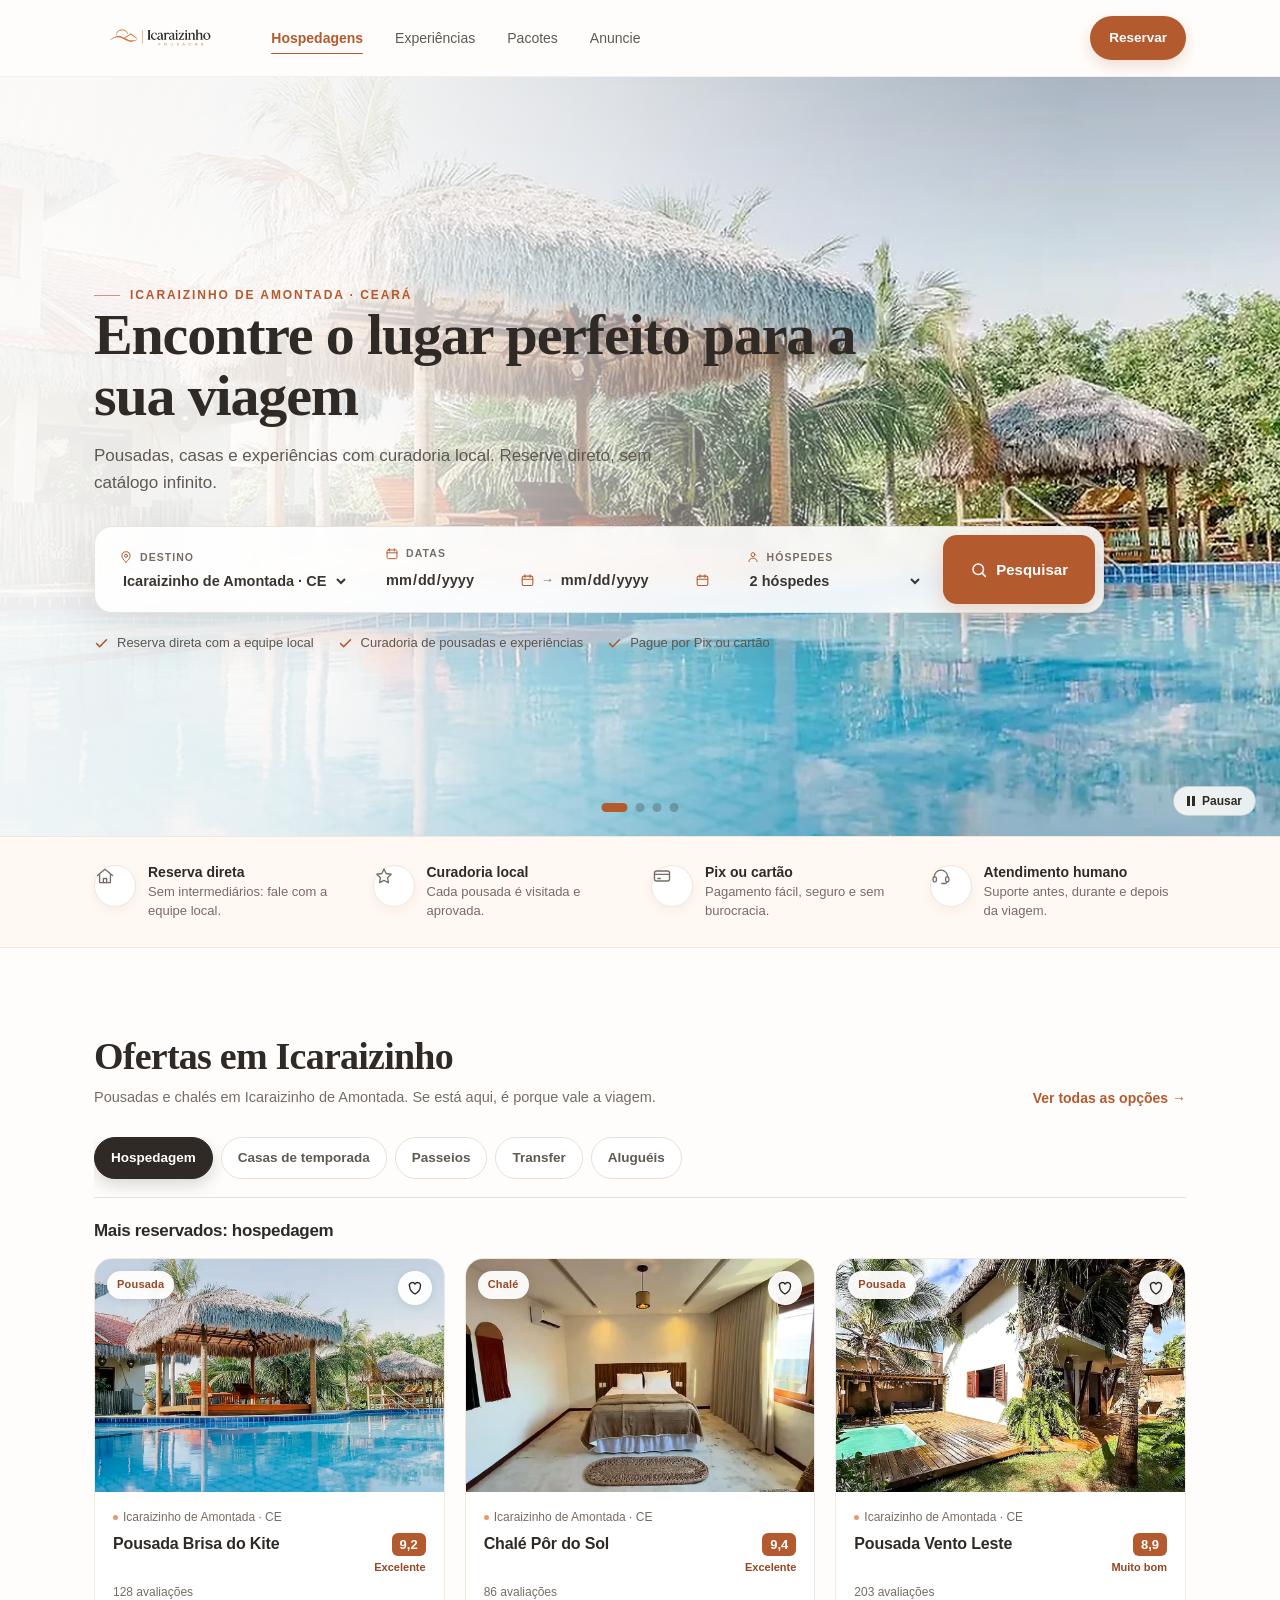
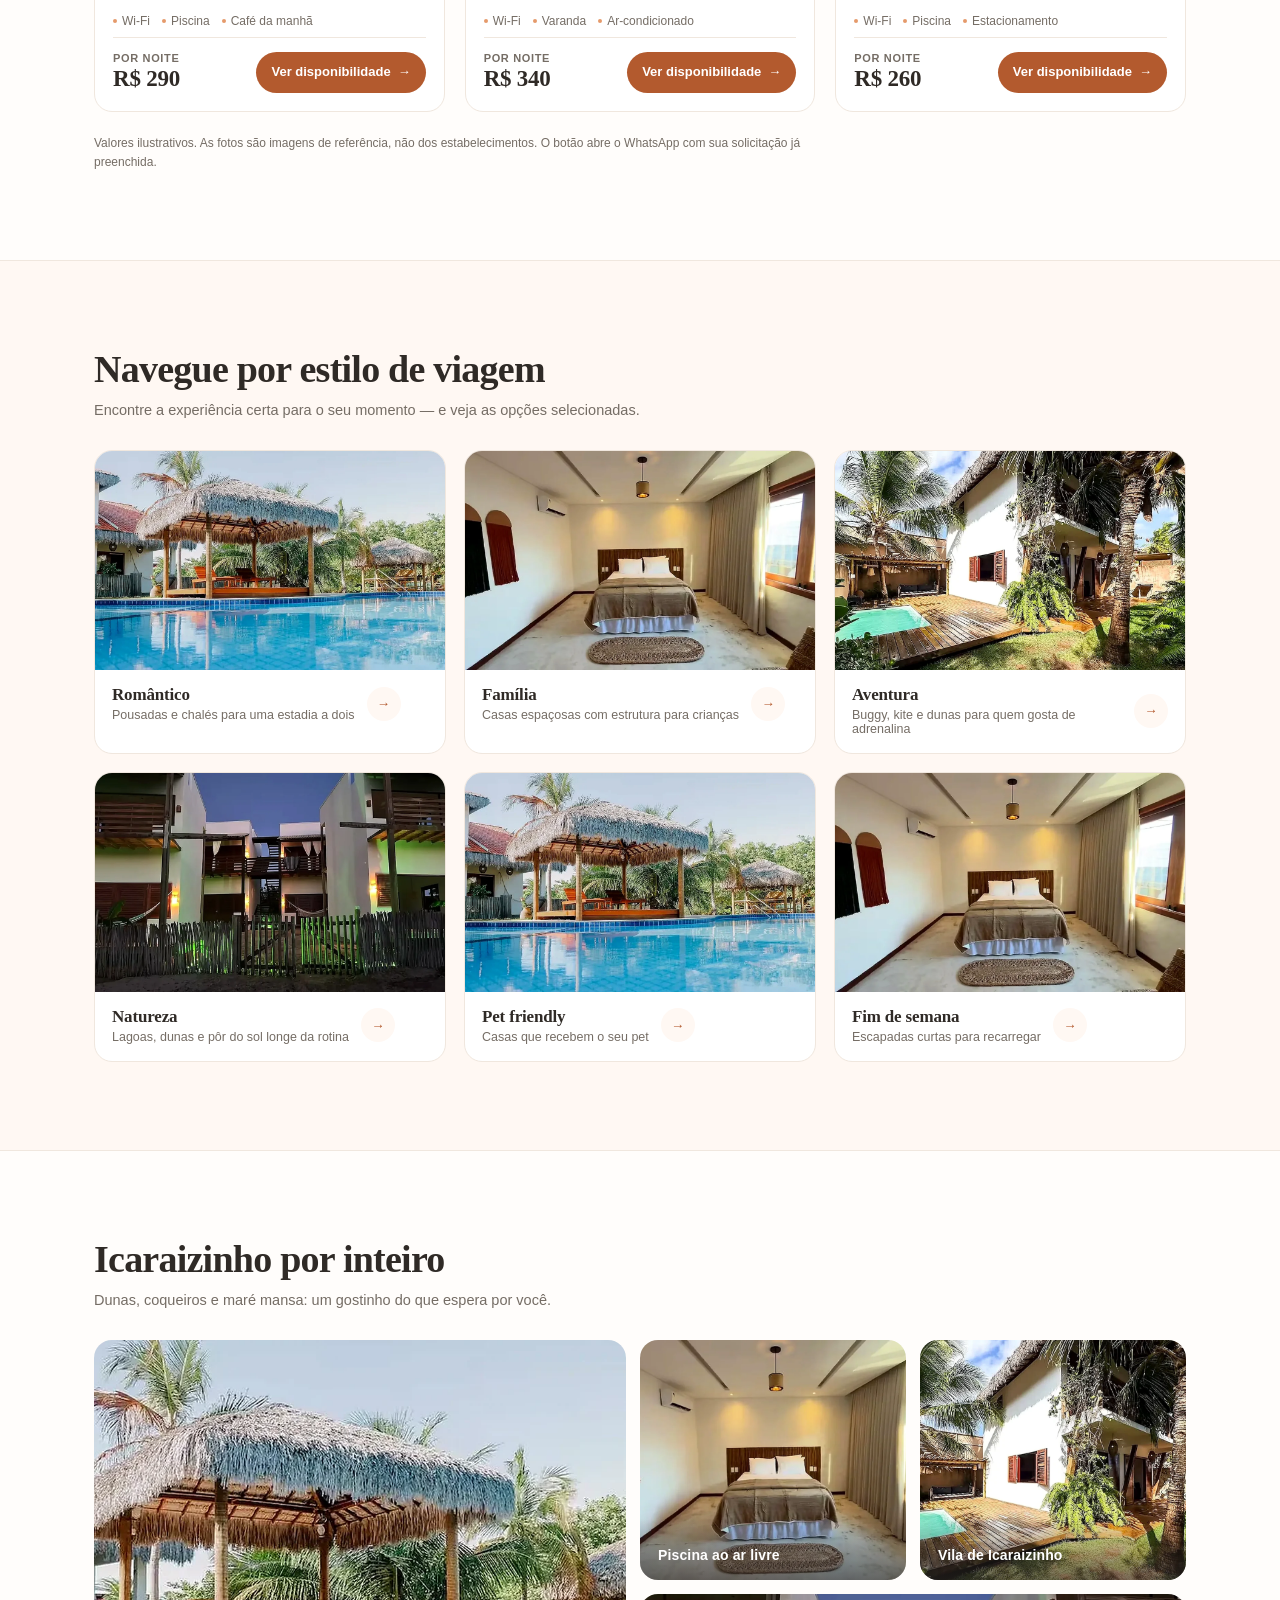
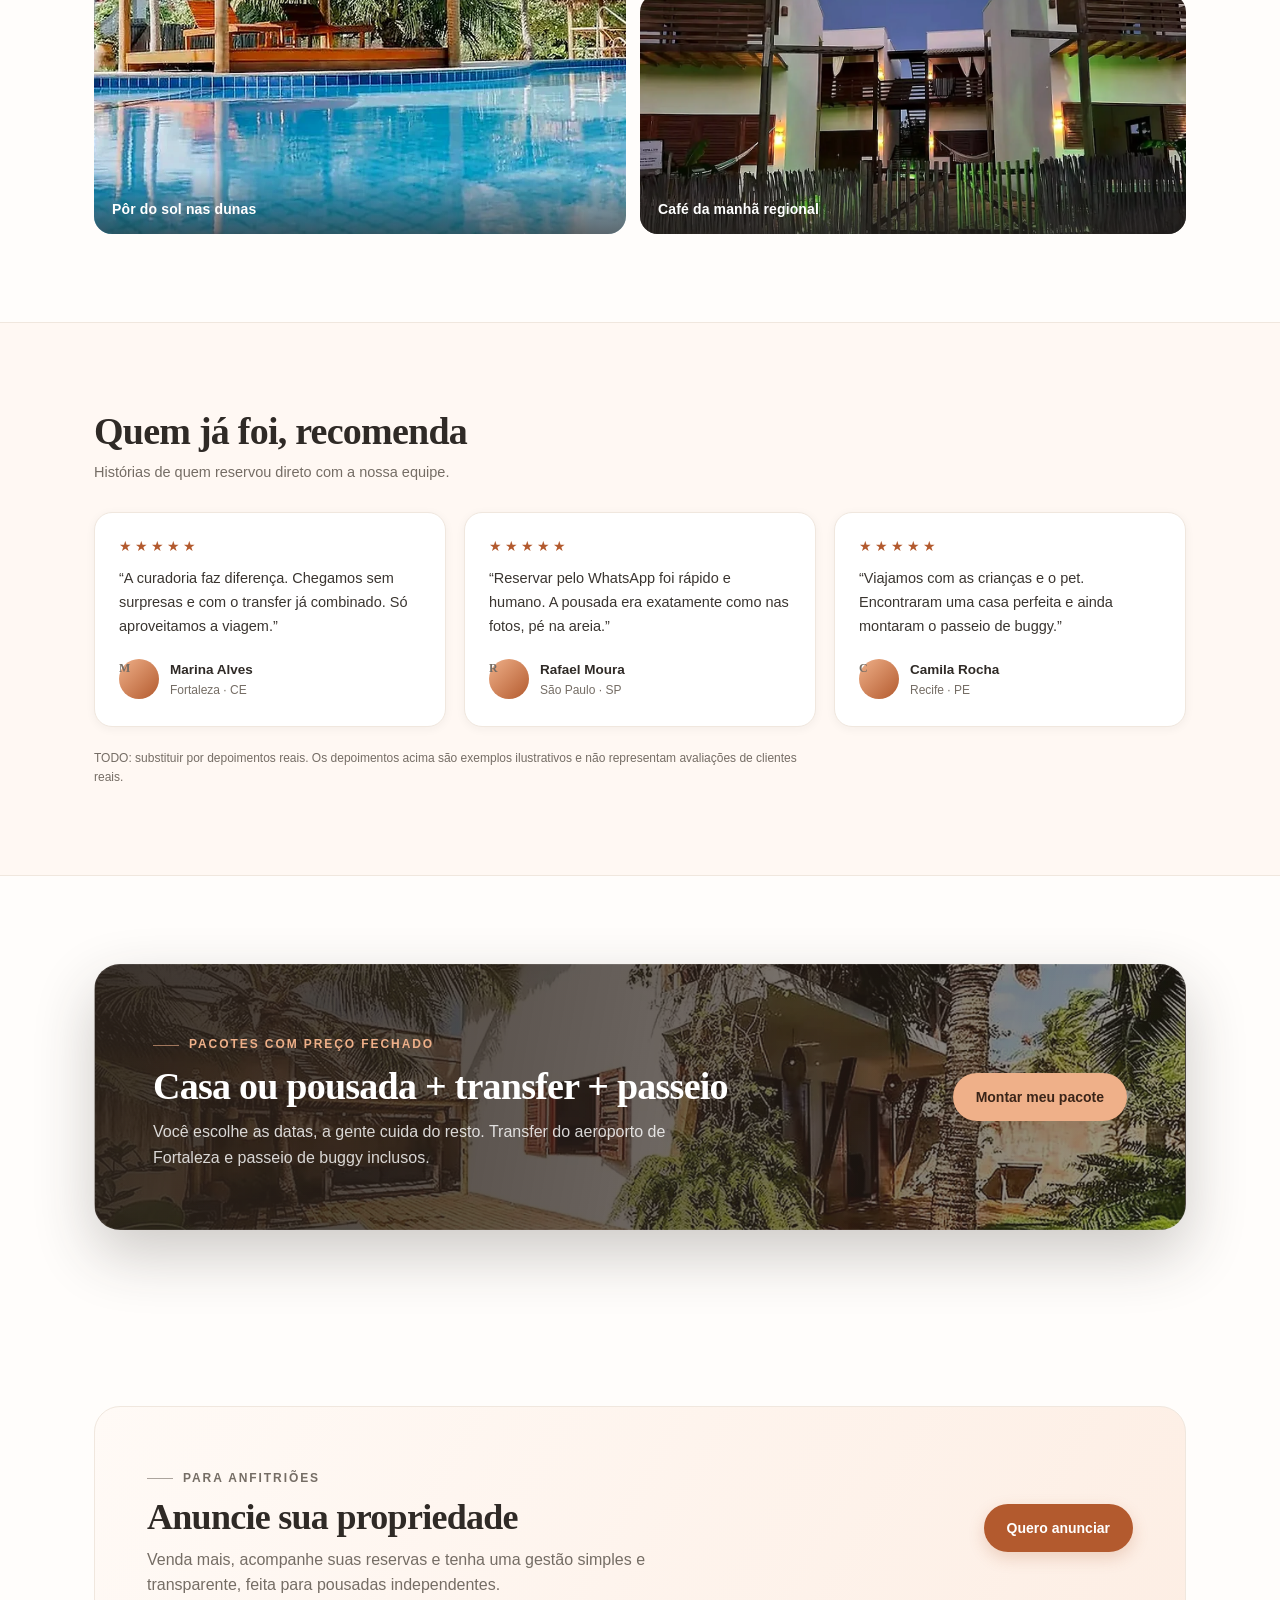
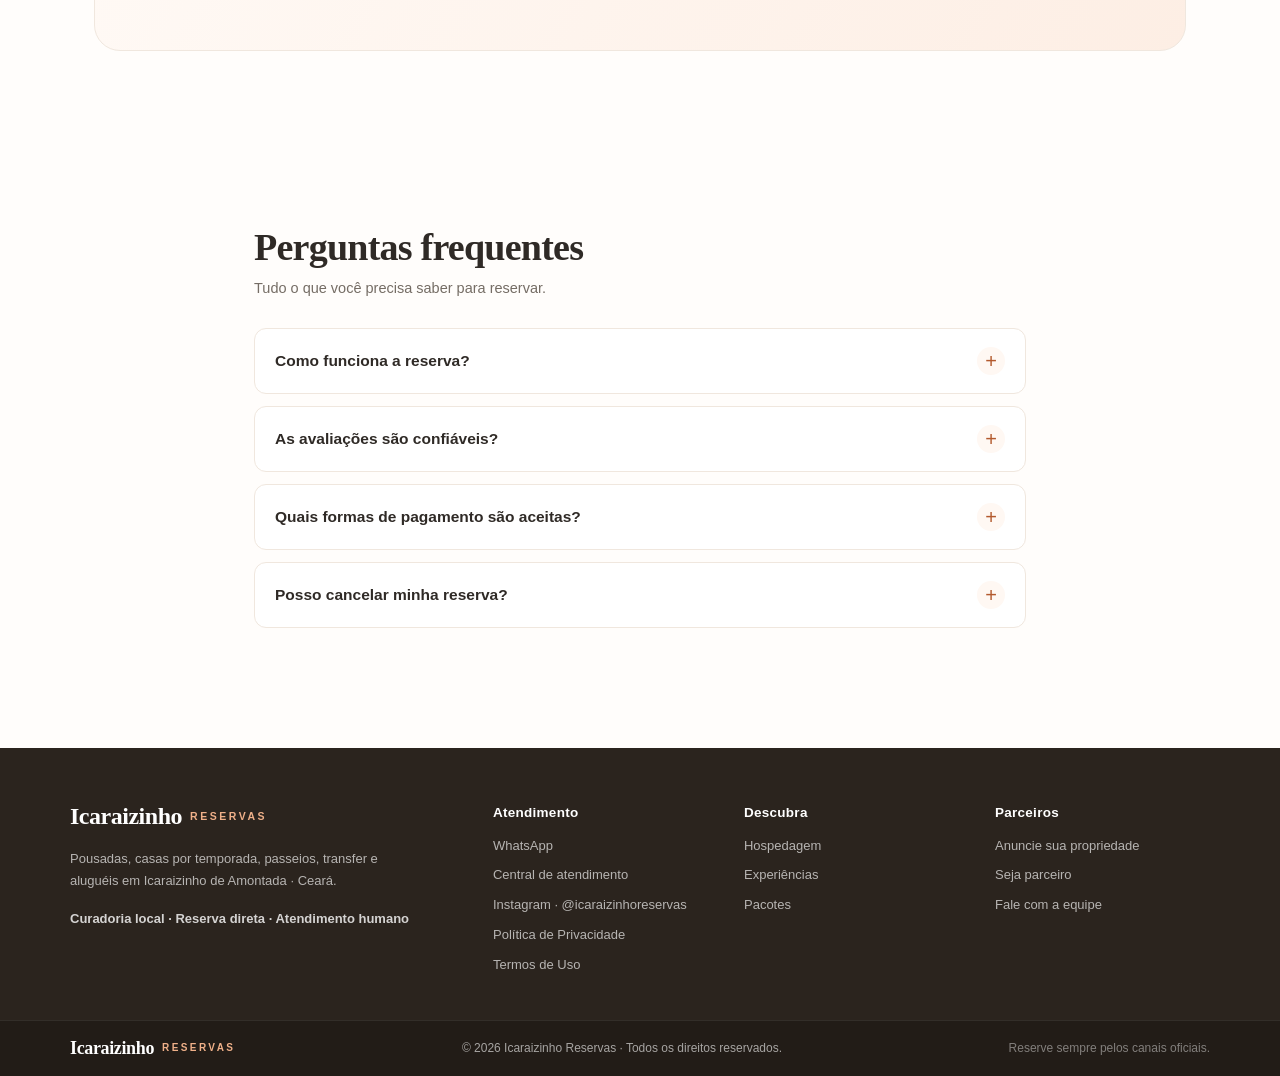
==== icaraizinho-reservas/index.html @ 57125fc2 "feat: cria páginas de privacidade e termos e linka no footer" ====
<!DOCTYPE html>
<html lang="pt-BR">
<head>
  <meta charset="utf-8">
  <meta name="viewport" content="width=device-width, initial-scale=1, viewport-fit=cover">
  <meta name="description" content="Pousadas, casas, passeios e transfer com curadoria em Icaraizinho de Amontada, Ceará. Reserve direto, sem catálogo infinito.">
  <meta name="theme-color" content="#fffdfb">
  <title>Icaraizinho Reservas — Pousadas e experiências selecionadas</title>
  <link rel="icon" type="image/png" href="favicon.png">

  <!-- TODO: substituir https://SEU-DOMINIO.vercel.app pelo domínio real de produção -->
  <link rel="canonical" href="https://SEU-DOMINIO.vercel.app/">
  <meta property="og:type" content="website">
  <meta property="og:title" content="Icaraizinho Reservas — Pousadas e experiências selecionadas">
  <meta property="og:description" content="Pousadas, casas, passeios e transfer com curadoria em Icaraizinho de Amontada, Ceará. Reserve direto, sem catálogo infinito.">
  <meta property="og:url" content="https://SEU-DOMINIO.vercel.app/">
  <meta property="og:image" content="https://SEU-DOMINIO.vercel.app/img/og-image.jpg">
  <meta property="og:image:width" content="1200">
  <meta property="og:image:height" content="630">
  <meta property="og:image:alt" content="Vista de uma pousada em Icaraizinho de Amontada ao pôr do sol">
  <meta property="og:locale" content="pt_BR">
  <meta property="og:site_name" content="Icaraizinho Reservas">
  <meta name="twitter:card" content="summary_large_image">
  <meta name="twitter:title" content="Icaraizinho Reservas — Pousadas e experiências selecionadas">
  <meta name="twitter:description" content="Pousadas, casas, passeios e transfer com curadoria em Icaraizinho de Amontada, Ceará. Reserve direto, sem catálogo infinito.">
  <meta name="twitter:image" content="https://SEU-DOMINIO.vercel.app/img/og-image.jpg">

  <script type="application/ld+json">
  {
    "@context": "https://schema.org",
    "@type": "FAQPage",
    "mainEntity": [
      {
        "@type": "Question",
        "name": "Como funciona a reserva?",
        "acceptedAnswer": {
          "@type": "Answer",
          "text": "Você busca pelas datas, escolhe a propriedade ou experiência e finaliza pelo WhatsApp com nossa equipe, que confirma a disponibilidade e o pagamento."
        }
      },
      {
        "@type": "Question",
        "name": "As avaliações são confiáveis?",
        "acceptedAnswer": {
          "@type": "Answer",
          "text": "TODO: revisar texto. As notas e os depoimentos exibidos neste site são ilustrativos e não correspondem a avaliações verificadas de reservas reais. Confirme detalhes e condições diretamente com a nossa equipe pelo WhatsApp antes de reservar."
        }
      },
      {
        "@type": "Question",
        "name": "Quais formas de pagamento são aceitas?",
        "acceptedAnswer": {
          "@type": "Answer",
          "text": "Pix e cartão. Você garante as datas com uma entrada e paga o restante na chegada."
        }
      },
      {
        "@type": "Question",
        "name": "Posso cancelar minha reserva?",
        "acceptedAnswer": {
          "@type": "Answer",
          "text": "Sim. As condições de cancelamento variam por propriedade e temporada e são informadas antes da confirmação."
        }
      }
    ]
  }
  </script>
  <script type="application/ld+json">
  {
    "@context": "https://schema.org",
    "@type": "WebSite",
    "name": "Icaraizinho Reservas",
    "url": "https://SEU-DOMINIO.vercel.app/",
    "inLanguage": "pt-BR",
    "publisher": {
      "@type": "Organization",
      "name": "Icaraizinho Reservas",
      "url": "https://SEU-DOMINIO.vercel.app/",
      "logo": "https://SEU-DOMINIO.vercel.app/favicon.png"
    }
  }
  </script>
  <link rel="preload" as="image" href="img/pousadas_melhoradas_fotos_e_ia/pousada-1-foto-melhorada.webp" imagesrcset="img/pousadas_melhoradas_fotos_e_ia/pousada-1-1280.webp 1280w, img/pousadas_melhoradas_fotos_e_ia/pousada-1-foto-melhorada.webp 1920w" imagesizes="100vw" type="image/webp">
  <link rel="stylesheet" href="css/style.css">
</head>
<body>

<a class="skip-link" href="#conteudo">Pular para o conteúdo</a>

<header class="site-header" id="site-header">
  <div class="wrap header-top">
    <a class="brand" href="#conteudo" aria-label="Icaraizinho Reservas — início">
      <img class="brand-logo" src="img/image-removebg-preview.png" alt="Icaraizinho Reservas" width="866" height="288">
    </a>

    <nav class="main-nav" id="main-nav" aria-label="Navegação principal">
      <a href="#hospedagens" class="is-active">Hospedagens</a>
      <a href="#experiencias">Experiências</a>
      <a href="#pacotes">Pacotes</a>
      <a href="#anuncie">Anuncie</a>
    </nav>

    <div class="header-top-actions">
      <a class="btn btn-light" href="#reservar">Reservar</a>
      <button class="nav-toggle" id="nav-toggle" type="button" aria-label="Abrir menu" aria-expanded="false" aria-controls="main-nav">
        <span></span><span></span><span></span>
      </button>
    </div>
  </div>
</header>

<main id="conteudo">

  <section class="hero">
    <div class="hero__slides" aria-hidden="true">
      <div class="hero-slide">
        <img src="img/pousadas_melhoradas_fotos_e_ia/pousada-1-foto-melhorada.webp" srcset="img/pousadas_melhoradas_fotos_e_ia/pousada-1-1280.webp 1280w, img/pousadas_melhoradas_fotos_e_ia/pousada-1-foto-melhorada.webp 1920w" sizes="100vw" alt="" width="1920" height="1080" fetchpriority="high" decoding="async">
      </div>
      <div class="hero-slide">
        <img src="img/pousadas_melhoradas_fotos_e_ia/pousada-2-foto-melhorada.webp" srcset="img/pousadas_melhoradas_fotos_e_ia/pousada-2-1280.webp 1280w, img/pousadas_melhoradas_fotos_e_ia/pousada-2-foto-melhorada.webp 1920w" sizes="100vw" alt="" width="1920" height="1080" loading="lazy" decoding="async">
      </div>
      <div class="hero-slide">
        <img src="img/pousadas_melhoradas_fotos_e_ia/pousada-3-foto-melhorada.webp" srcset="img/pousadas_melhoradas_fotos_e_ia/pousada-3-1280.webp 1280w, img/pousadas_melhoradas_fotos_e_ia/pousada-3-foto-melhorada.webp 1920w" sizes="100vw" alt="" width="1920" height="1080" loading="lazy" decoding="async">
      </div>
      <div class="hero-slide">
        <img src="img/pousadas_melhoradas_fotos_e_ia/pousada-4-foto-melhorada.webp" srcset="img/pousadas_melhoradas_fotos_e_ia/pousada-4-1280.webp 1280w, img/pousadas_melhoradas_fotos_e_ia/pousada-4-foto-melhorada.webp 1920w" sizes="100vw" alt="" width="1920" height="1080" loading="lazy" decoding="async">
      </div>
    </div>
    <div class="hero__shade" aria-hidden="true"></div>

    <div class="wrap">
      <p class="eyebrow">Icaraizinho de Amontada · Ceará</p>
      <h1>Encontre o lugar perfeito para a sua viagem</h1>
      <p class="hero-sub">Pousadas, casas e experiências com curadoria local. Reserve direto, sem catálogo infinito.</p>

      <form class="search" id="reservar" autocomplete="off" novalidate>
        <div class="field field-dest">
          <label for="dest">
            <svg viewBox="0 0 24 24" aria-hidden="true"><path d="M12 21s7-6.1 7-11a7 7 0 1 0-14 0c0 4.9 7 11 7 11Z"/><circle cx="12" cy="10" r="2.6"/></svg>
            Destino
          </label>
          <select id="dest" name="destino">
            <option selected>Icaraizinho de Amontada · CE</option>
          </select>
        </div>
        <div class="field field-dates">
          <span class="field-label">
            <svg viewBox="0 0 24 24" aria-hidden="true"><rect x="3.5" y="5" width="17" height="15" rx="2.5"/><path d="M8 3v4M16 3v4M3.5 10h17"/></svg>
            Datas
          </span>
          <div class="dates">
            <div class="date-input">
              <input type="date" id="d-in" name="checkin" aria-label="Check-in">
              <svg class="date-icon" viewBox="0 0 24 24" aria-hidden="true"><rect x="3.5" y="5" width="17" height="15" rx="2.5"/><path d="M8 3v4M16 3v4M3.5 10h17"/></svg>
            </div>
            <span class="date-sep" aria-hidden="true">→</span>
            <div class="date-input">
              <input type="date" id="d-out" name="checkout" aria-label="Check-out">
              <svg class="date-icon" viewBox="0 0 24 24" aria-hidden="true"><rect x="3.5" y="5" width="17" height="15" rx="2.5"/><path d="M8 3v4M16 3v4M3.5 10h17"/></svg>
            </div>
          </div>
        </div>
        <div class="field field-guests">
          <label for="pax">
            <svg viewBox="0 0 24 24" aria-hidden="true"><circle cx="12" cy="8" r="3.4"/><path d="M5 20c0-3.6 3.1-6 7-6s7 2.4 7 6"/></svg>
            Hóspedes
          </label>
          <select id="pax" name="hospedes">
            <option value="1">1 hóspede</option>
            <option value="2" selected>2 hóspedes</option>
            <option value="3">3 hóspedes</option>
            <option value="4">4 hóspedes</option>
            <option value="5">5 hóspedes</option>
            <option value="6">6 hóspedes</option>
            <option value="10">7 a 10 hóspedes</option>
          </select>
        </div>
        <button class="btn btn-search" type="submit">
          <svg viewBox="0 0 24 24" aria-hidden="true"><circle cx="11" cy="11" r="7"/><path d="m16.5 16.5 4 4"/></svg>
          Pesquisar
        </button>
      </form>
      <p class="search-status" id="search-status" role="status" aria-live="polite"></p>

      <div class="search-trust">
        <span><svg viewBox="0 0 24 24" aria-hidden="true"><path d="m4 12 5 5L20 6"/></svg>Reserva direta com a equipe local</span>
        <span><svg viewBox="0 0 24 24" aria-hidden="true"><path d="m4 12 5 5L20 6"/></svg>Curadoria de pousadas e experiências</span>
        <span><svg viewBox="0 0 24 24" aria-hidden="true"><path d="m4 12 5 5L20 6"/></svg>Pague por Pix ou cartão</span>
      </div>
    </div>

    <div class="hero__dots" id="hero-dots" aria-label="Navegação do carrossel"></div>
    <button class="hero-toggle" id="hero-toggle" type="button" aria-label="Pausar apresentação automática" aria-pressed="false">
      <span class="hero-toggle__label">Pausar</span>
    </button>
  </section>

  <section class="benefits" aria-label="Por que reservar com a gente">
    <div class="wrap">
      <div class="benefits-grid">
        <div class="benefit">
          <span class="benefit-icon"><svg viewBox="0 0 24 24" aria-hidden="true"><path d="M3 11.5 12 4l9 7.5"/><path d="M5.5 10.5V20h13v-9.5"/><path d="M10 20v-5h4v5"/></svg></span>
          <div><b>Reserva direta</b><span>Sem intermediários: fale com a equipe local.</span></div>
        </div>
        <div class="benefit">
          <span class="benefit-icon"><svg viewBox="0 0 24 24" aria-hidden="true"><path d="M12 3.5 14.6 9l6 .9-4.3 4.2 1 6-5.3-2.8L6.7 20l1-6L3.4 9.9l6-.9L12 3.5Z"/></svg></span>
          <div><b>Curadoria local</b><span>Cada pousada é visitada e aprovada.</span></div>
        </div>
        <div class="benefit">
          <span class="benefit-icon"><svg viewBox="0 0 24 24" aria-hidden="true"><rect x="3" y="6" width="18" height="12" rx="2.5"/><path d="M3 10h18"/><path d="M7 15h3"/></svg></span>
          <div><b>Pix ou cartão</b><span>Pagamento fácil, seguro e sem burocracia.</span></div>
        </div>
        <div class="benefit">
          <span class="benefit-icon"><svg viewBox="0 0 24 24" aria-hidden="true"><path d="M4 13a8 8 0 0 1 16 0"/><rect x="2.5" y="13" width="4" height="6" rx="2"/><rect x="17.5" y="13" width="4" height="6" rx="2"/><path d="M19.5 19a3 3 0 0 1-3 2H13"/></svg></span>
          <div><b>Atendimento humano</b><span>Suporte antes, durante e depois da viagem.</span></div>
        </div>
      </div>
    </div>
  </section>

  <section class="section" id="hospedagens">
    <div class="wrap">
      <div class="section-head">
        <div>
          <h2>Ofertas em Icaraizinho</h2>
          <p id="s-dest">Propriedades selecionadas para você reservar direto.</p>
        </div>
        <a class="section-link" href="#experiencias">Ver todas as opções →</a>
      </div>

      <div class="tabs" role="group" aria-label="Filtrar por categoria" id="tabs"></div>
      <h3 class="grid-title" id="t-dest">Mais reservados</h3>
      <div class="cards" id="grid"></div>
      <noscript><p class="note">Ative o JavaScript para ver as propriedades e experiências.</p></noscript>
      <p class="note">Valores ilustrativos. As fotos são imagens de referência, não dos estabelecimentos. O botão abre o WhatsApp com sua solicitação já preenchida.</p>
    </div>
  </section>

  <section class="section section-soft" id="experiencias">
    <div class="wrap">
      <div class="section-head">
        <div>
          <h2>Navegue por estilo de viagem</h2>
          <p>Encontre a experiência certa para o seu momento — e veja as opções selecionadas.</p>
        </div>
      </div>
      <div class="styles-grid" id="cats"></div>
    </div>
  </section>

  <section class="section" id="galeria">
    <div class="wrap">
      <div class="section-head">
        <div>
          <h2>Icaraizinho por inteiro</h2>
          <p>Dunas, coqueiros e maré mansa: um gostinho do que espera por você.</p>
        </div>
      </div>
      <div class="gallery-grid">
        <figure class="gallery-item">
          <img src="img/pousadas_melhoradas_fotos_e_ia/pousada-1-foto-melhorada.webp" srcset="img/pousadas_melhoradas_fotos_e_ia/pousada-1-1280.webp 1280w, img/pousadas_melhoradas_fotos_e_ia/pousada-1-foto-melhorada.webp 1920w" sizes="(max-width: 680px) 100vw, 50vw" alt="Pôr do sol visto de uma pousada em Icaraizinho" width="1920" height="1080" loading="lazy" decoding="async">
          <figcaption>Pôr do sol nas dunas</figcaption>
        </figure>
        <figure class="gallery-item">
          <img src="img/pousadas_melhoradas_fotos_e_ia/pousada-2-1280.webp" srcset="img/pousadas_melhoradas_fotos_e_ia/pousada-2-1280.webp 1280w, img/pousadas_melhoradas_fotos_e_ia/pousada-2-foto-melhorada.webp 1920w" sizes="(max-width: 680px) 100vw, 25vw" alt="Área de piscina de uma pousada em Icaraizinho" width="1280" height="720" loading="lazy" decoding="async">
          <figcaption>Piscina ao ar livre</figcaption>
        </figure>
        <figure class="gallery-item">
          <img src="img/pousadas_melhoradas_fotos_e_ia/pousada-3-1280.webp" srcset="img/pousadas_melhoradas_fotos_e_ia/pousada-3-1280.webp 1280w, img/pousadas_melhoradas_fotos_e_ia/pousada-3-foto-melhorada.webp 1920w" sizes="(max-width: 680px) 100vw, 25vw" alt="Vila e coqueiros de Icaraizinho de Amontada" width="1280" height="720" loading="lazy" decoding="async">
          <figcaption>Vila de Icaraizinho</figcaption>
        </figure>
        <figure class="gallery-item">
          <img src="img/pousadas_melhoradas_fotos_e_ia/pousada-4-1280.webp" srcset="img/pousadas_melhoradas_fotos_e_ia/pousada-4-1280.webp 1280w, img/pousadas_melhoradas_fotos_e_ia/pousada-4-foto-melhorada.webp 1920w" sizes="(max-width: 680px) 100vw, 50vw" alt="Café da manhã servido em uma pousada de Icaraizinho" width="1280" height="720" loading="lazy" decoding="async">
          <figcaption>Café da manhã regional</figcaption>
        </figure>
      </div>
    </div>
  </section>

  <section class="section section-soft" id="depoimentos">
    <div class="wrap">
      <div class="section-head">
        <div>
          <h2>Quem já foi, recomenda</h2>
          <p>Histórias de quem reservou direto com a nossa equipe.</p>
        </div>
      </div>
      <div class="testimonials-grid">
        <article class="testimonial">
          <p class="stars" aria-label="Nota 5 de 5">★★★★★</p>
          <blockquote>“A curadoria faz diferença. Chegamos sem surpresas e com o transfer já combinado. Só aproveitamos a viagem.”</blockquote>
          <div class="testimonial-author">
            <span class="avatar">M</span>
            <div><b>Marina Alves</b><span>Fortaleza · CE</span></div>
          </div>
        </article>
        <article class="testimonial">
          <p class="stars" aria-label="Nota 5 de 5">★★★★★</p>
          <blockquote>“Reservar pelo WhatsApp foi rápido e humano. A pousada era exatamente como nas fotos, pé na areia.”</blockquote>
          <div class="testimonial-author">
            <span class="avatar">R</span>
            <div><b>Rafael Moura</b><span>São Paulo · SP</span></div>
          </div>
        </article>
        <article class="testimonial">
          <p class="stars" aria-label="Nota 5 de 5">★★★★★</p>
          <blockquote>“Viajamos com as crianças e o pet. Encontraram uma casa perfeita e ainda montaram o passeio de buggy.”</blockquote>
          <div class="testimonial-author">
            <span class="avatar">C</span>
            <div><b>Camila Rocha</b><span>Recife · PE</span></div>
          </div>
        </article>
      </div>
      <p class="note">TODO: substituir por depoimentos reais. Os depoimentos acima são exemplos ilustrativos e não representam avaliações de clientes reais.</p>
    </div>
  </section>

  <section class="section" id="pacotes">
    <div class="wrap">
      <div class="cta-band">
        <div class="cta-copy">
          <p class="eyebrow">Pacotes com preço fechado</p>
          <h2>Casa ou pousada + transfer + passeio</h2>
          <p>Você escolhe as datas, a gente cuida do resto. Transfer do aeroporto de Fortaleza e passeio de buggy inclusos.</p>
        </div>
        <a class="btn btn-accent" id="pk" href="#" target="_blank" rel="noopener">Montar meu pacote</a>
      </div>
    </div>
  </section>

  <section class="section" id="anuncie">
    <div class="wrap">
      <div class="advertise">
        <div>
          <p class="eyebrow">Para anfitriões</p>
          <h2>Anuncie sua propriedade</h2>
          <p>Venda mais, acompanhe suas reservas e tenha uma gestão simples e transparente, feita para pousadas independentes.</p>
        </div>
        <a class="btn btn-primary" id="anuncie-cta" href="#" target="_blank" rel="noopener">Quero anunciar</a>
      </div>
    </div>
  </section>

  <section class="section faq" id="faq">
    <div class="wrap narrow">
      <div class="section-head">
        <div>
          <h2>Perguntas frequentes</h2>
          <p>Tudo o que você precisa saber para reservar.</p>
        </div>
      </div>
      <details>
        <summary>Como funciona a reserva?</summary>
        <p>Você busca pelas datas, escolhe a propriedade ou experiência e finaliza pelo WhatsApp com nossa equipe, que confirma a disponibilidade e o pagamento.</p>
      </details>
      <details>
        <summary>As avaliações são confiáveis?</summary>
        <p>TODO: revisar texto. As notas e os depoimentos exibidos neste site são ilustrativos e não correspondem a avaliações verificadas de reservas reais. Confirme detalhes e condições diretamente com a nossa equipe pelo WhatsApp antes de reservar.</p>
      </details>
      <details>
        <summary>Quais formas de pagamento são aceitas?</summary>
        <p>Pix e cartão. Você garante as datas com uma entrada e paga o restante na chegada.</p>
      </details>
      <details>
        <summary>Posso cancelar minha reserva?</summary>
        <p>Sim. As condições de cancelamento variam por propriedade e temporada e são informadas antes da confirmação.</p>
      </details>
    </div>
  </section>

</main>

<footer class="site-footer">
  <div class="wrap footer-inner">
    <div class="footer-brand">
      <a class="brand brand-light" href="#conteudo">
        <span class="brand-mark">Icaraizinho</span>
        <span class="brand-sub">Reservas</span>
      </a>
      <p>Pousadas, casas por temporada, passeios, transfer e aluguéis em Icaraizinho de Amontada · Ceará.</p>
      <p class="footer-trust">Curadoria local · Reserva direta · Atendimento humano</p>
    </div>
    <div class="footer-col">
      <h4>Atendimento</h4>
      <a href="#" id="footer-wa" target="_blank" rel="noopener">WhatsApp</a>
      <a href="#faq">Central de atendimento</a>
      <a href="https://instagram.com/icaraizinhoreservas" target="_blank" rel="noopener">Instagram · @icaraizinhoreservas</a>
      <a href="privacidade.html">Política de Privacidade</a>
      <a href="termos.html">Termos de Uso</a>
    </div>
    <div class="footer-col">
      <h4>Descubra</h4>
      <a href="#hospedagens">Hospedagem</a>
      <a href="#experiencias">Experiências</a>
      <a href="#pacotes">Pacotes</a>
    </div>
    <div class="footer-col">
      <h4>Parceiros</h4>
      <a href="#anuncie">Anuncie sua propriedade</a>
      <a href="#anuncie">Seja parceiro</a>
      <a href="#faq">Fale com a equipe</a>
    </div>
  </div>
  <div class="footer-bottom">
    <div class="wrap footer-bottom-inner">
      <a class="brand brand-light" href="#conteudo">
        <span class="brand-mark">Icaraizinho</span>
        <span class="brand-sub">Reservas</span>
      </a>
      <p>© 2026 Icaraizinho Reservas · Todos os direitos reservados.</p>
      <p>Reserve sempre pelos canais oficiais.</p>
    </div>
  </div>
</footer>

<script src="js/main.js"></script>
</body>
</html>
---- icaraizinho-reservas/css/style.css ----
:root{
  --peach:#efb089;
  --peach-soft:#fdeee4;
  --peach-deep:#e59a6b;
  --cream:#fff8f3;
  --sand:#f7f1ea;
  --bg:#fffdfb;
  --brand:#2f2a26;
  --brand-2:#5f5952;
  --terracotta:#b35a2e;
  --terracotta-deep:#964723;
  --ocean:#2f6f6a;
  --ink:#3a3530;
  --muted:#756d65;
  --hairline:#f0e7de;
  --line:#e8e0d8;
  --white:#ffffff;
  --orange:#b35a2e;
  --orange-deep:#964723;
  --link:#b35a2e;
  --font-display:"Fraunces",Georgia,"Times New Roman",serif;
  --font-body:"Inter",-apple-system,BlinkMacSystemFont,"Segoe UI",Roboto,"Helvetica Neue",Arial,sans-serif;
  --radius:12px;
  --radius-lg:18px;
  --radius-xl:26px;
  --shadow:0 2px 10px rgba(47,42,38,.05);
  --shadow-hover:0 18px 40px rgba(47,42,38,.12);
  --maxw:1140px;
  --space-1:6px;
  --space-2:12px;
  --space-3:18px;
  --space-4:28px;
  --space-5:40px;
  color-scheme:light;
}

*,*::before,*::after{box-sizing:border-box}
html{scroll-behavior:smooth;scroll-padding-top:92px;-webkit-text-size-adjust:100%;text-size-adjust:100%}
body{
  margin:0;
  background:var(--bg);
  color:var(--ink);
  font-family:var(--font-body);
  font-size:16px;
  line-height:1.6;
  -webkit-font-smoothing:antialiased;
  text-rendering:optimizeLegibility;
}
h1,h2,h3{
  margin:0;line-height:1.1;color:var(--brand);
  font-family:var(--font-display);font-weight:600;letter-spacing:-.02em;
}
h4{margin:0;line-height:1.3;color:var(--brand);font-family:var(--font-body);font-weight:700;letter-spacing:-.01em}
p{margin:0}
a{color:inherit;text-decoration:none}
a,button,input,select,summary{touch-action:manipulation}
img{display:block;max-width:100%;height:auto}
.wrap{width:100%;max-width:var(--maxw);margin:0 auto;padding-left:max(24px,env(safe-area-inset-left));padding-right:max(24px,env(safe-area-inset-right))}
.wrap.narrow{max-width:820px}
.eyebrow{font-family:var(--font-body);font-size:12px;font-weight:700;letter-spacing:.16em;text-transform:uppercase;color:var(--terracotta)}
.eyebrow::before{content:"";display:inline-block;width:26px;height:1px;margin-right:10px;vertical-align:middle;background:currentColor;opacity:.6}

:where(a,button,input,select,summary):focus-visible{
  outline:2px solid var(--terracotta);outline-offset:3px;border-radius:6px;
}

.skip-link{
  position:absolute;left:12px;top:-64px;z-index:200;
  background:var(--brand);color:#fff;padding:10px 16px;border-radius:0 0 10px 10px;
  font-family:var(--font-body);font-weight:600;font-size:14px;transition:top .2s;
}
.skip-link:focus{top:0;outline:2px solid var(--peach);outline-offset:2px}

/* Buttons */
.btn{
  display:inline-flex;align-items:center;justify-content:center;gap:8px;
  border:1px solid transparent;border-radius:999px;cursor:pointer;
  font-family:var(--font-body);font-weight:600;font-size:14px;padding:12px 22px;
  transition:background .2s,color .2s,border-color .2s,box-shadow .2s,transform .2s;
  white-space:nowrap;
}
.btn-primary{background:var(--terracotta);color:#fff;box-shadow:0 6px 16px rgba(179,90,46,.22)}
.btn-primary:hover{background:var(--terracotta-deep);transform:translateY(-1px)}
.btn-accent{background:var(--peach);color:#3a2418;font-weight:700}
.btn-accent:hover{background:#f6c3a2;transform:translateY(-1px)}

/* Header */
.site-header{
  position:sticky;top:0;z-index:100;color:var(--ink);
  background:rgba(255,253,251,.92);
  -webkit-backdrop-filter:blur(16px) saturate(160%);
  backdrop-filter:blur(16px) saturate(160%);
  border-bottom:1px solid rgba(47,42,38,.06);
  transition:box-shadow .25s,background .25s;
}
.site-header.is-scrolled{box-shadow:0 10px 30px rgba(47,42,38,.08);background:rgba(255,253,251,.97)}
.header-top{display:flex;align-items:center;gap:32px;height:76px}
.brand{display:inline-flex;align-items:center;gap:8px;line-height:1}
.brand-logo{height:44px;width:auto}
.brand-mark{font-family:var(--font-display);font-size:24px;font-weight:600;letter-spacing:-.02em;color:var(--brand)}
.brand-sub{font-size:10.5px;font-weight:700;letter-spacing:.24em;text-transform:uppercase;color:var(--terracotta)}
.header-top-actions{display:flex;align-items:center;gap:8px;margin-left:auto}
.main-nav{display:flex;align-items:center;gap:6px}
.main-nav a{
  position:relative;padding:9px 13px;font-size:14px;font-weight:500;color:var(--brand-2);
  border-radius:999px;white-space:nowrap;transition:color .18s,background .18s;
}
.main-nav a::after{
  content:"";position:absolute;left:13px;right:13px;bottom:4px;height:1.5px;border-radius:2px;
  background:var(--terracotta);transform:scaleX(0);transform-origin:left;transition:transform .22s;
}
.main-nav a:hover{color:var(--terracotta)}
.main-nav a:hover::after,.main-nav a.is-active::after{transform:scaleX(1)}
.main-nav a.is-active{color:var(--terracotta);font-weight:600}

.btn-light{background:var(--terracotta);color:#fff;font-size:13.5px;padding:10px 18px;box-shadow:0 6px 16px rgba(179,90,46,.2)}
.btn-light:hover{background:var(--terracotta-deep)}
.nav-toggle{
  display:none;flex-direction:column;align-items:center;justify-content:center;gap:4px;
  width:44px;height:44px;padding:0;border:1px solid var(--line);border-radius:12px;
  background:rgba(255,255,255,.7);cursor:pointer;margin-left:4px;
}
.nav-toggle span{width:18px;height:2px;border-radius:2px;background:var(--ink);transition:transform .25s,opacity .25s}
.nav-toggle[aria-expanded="true"] span:nth-child(1){transform:translateY(6px) rotate(45deg)}
.nav-toggle[aria-expanded="true"] span:nth-child(2){opacity:0}
.nav-toggle[aria-expanded="true"] span:nth-child(3){transform:translateY(-6px) rotate(-45deg)}

/* Hero */
.hero{
  position:relative;overflow:hidden;isolation:isolate;
  display:flex;align-items:center;
  min-height:min(88vh,760px);
  background:var(--cream);
  border-bottom:1px solid var(--hairline);
  padding:clamp(88px,12vh,132px) 0 clamp(72px,9vh,96px);
}
.hero > .wrap{width:100%}
.hero__slides,.hero-slide,.hero__shade{position:absolute;inset:0}
.hero__slides{z-index:0}
.hero-slide{position:absolute;inset:0;overflow:hidden;opacity:0;will-change:opacity}
.hero-slide img{
  position:absolute;inset:0;width:100%;height:100%;
  object-fit:cover;object-position:center;pointer-events:none;
}
.hero-slide:nth-child(1) img{object-position:54% 48%}
.hero-slide:nth-child(2) img{object-position:54% 96%}
.hero-slide:nth-child(3) img{object-position:1% 4%}
.hero-slide:nth-child(4) img{object-position:35% 86%}
.hero-slide.is-active{opacity:1;z-index:1}
.hero-slide.is-entering{opacity:0;z-index:2;animation:hero-fade-in 1.2s ease forwards}
@keyframes hero-fade-in{from{opacity:0}to{opacity:1}}
.hero__shade{
  z-index:3;pointer-events:none;
  background:
    linear-gradient(95deg,
      rgba(255,253,251,.95) 0%,
      rgba(255,253,251,.88) 26%,
      rgba(255,253,251,.6) 46%,
      rgba(255,253,251,.2) 66%,
      rgba(255,253,251,0) 80%),
    linear-gradient(180deg,rgba(47,42,38,.16) 0%,rgba(47,42,38,0) 26%,rgba(47,42,38,0) 74%,rgba(47,42,38,.14) 100%);
}
.hero .wrap{position:relative;z-index:4}
.hero h1{font-size:clamp(34px,5vw,58px);max-width:820px;font-weight:600;line-height:1.04;color:var(--brand)}
.hero-sub{max-width:590px;margin-top:16px;color:var(--brand-2);font-size:17px;line-height:1.6}
.hero__dots{
  position:absolute;left:50%;bottom:24px;transform:translateX(-50%);z-index:5;
  display:flex;align-items:center;gap:8px;
}
.hero-dot{
  width:9px;height:9px;padding:0;border:0;border-radius:999px;cursor:pointer;
  background:rgba(47,42,38,.28);transition:width .25s,background .25s,transform .2s;
}
.hero-dot:hover{background:rgba(47,42,38,.55)}
.hero-dot.is-active{width:26px;background:var(--terracotta)}
.hero-toggle{
  position:absolute;right:max(24px,env(safe-area-inset-right));bottom:20px;z-index:6;
  display:inline-flex;align-items:center;gap:7px;
  border:1px solid rgba(47,42,38,.18);border-radius:999px;
  background:rgba(255,253,251,.85);color:var(--brand);
  padding:7px 13px;font-family:var(--font-body);font-size:12px;font-weight:600;
  cursor:pointer;-webkit-backdrop-filter:blur(6px);backdrop-filter:blur(6px);
  transition:background .18s,color .18s;
}
.hero-toggle:hover{background:#fff;color:var(--terracotta)}
.hero-toggle::before{
  content:"";width:8px;height:10px;flex:0 0 auto;
  border-left:3px solid currentColor;border-right:3px solid currentColor;
}
.hero-toggle[aria-pressed="true"]::before{
  width:0;height:0;border:0;
  border-left:8px solid currentColor;border-top:5px solid transparent;border-bottom:5px solid transparent;
}

/* Search */
.search{
  display:grid;grid-template-columns:1.25fr 1.7fr 1fr auto;gap:4px;
  background:rgba(255,255,255,.9);border:1px solid rgba(232,224,216,.9);border-radius:var(--radius-lg);
  padding:8px;margin:30px 0 0;max-width:1010px;
  box-shadow:0 18px 50px rgba(47,42,38,.1);
  -webkit-backdrop-filter:blur(8px);backdrop-filter:blur(8px);
}
.field{
  display:flex;flex-direction:column;justify-content:center;gap:5px;
  padding:9px 15px;min-width:0;
  border:1px solid transparent;border-radius:12px;background:transparent;
  transition:background .18s,border-color .18s;
}
.field:hover{background:var(--cream)}
.field:focus-within{background:#fff;border-color:var(--peach);box-shadow:0 0 0 3px rgba(239,176,137,.18)}
.field label,.field-label{
  display:flex;align-items:center;gap:7px;font-size:10.5px;font-weight:700;
  color:var(--muted);letter-spacing:.1em;text-transform:uppercase;
}
.field label svg,.field-label svg{
  width:14px;height:14px;fill:none;stroke:currentColor;stroke-width:1.7;
  stroke-linecap:round;stroke-linejoin:round;color:var(--terracotta);flex:0 0 auto;
}
.field input,.field select{
  border:0;background:transparent;font:inherit;font-family:var(--font-body);font-size:14.5px;font-weight:600;
  color:var(--ink);padding:1px 0;width:100%;cursor:pointer;min-width:0;text-overflow:ellipsis;
}
.field input:focus,.field select:focus{outline:none}
.field select option{color:var(--ink)}
.dates{display:grid;grid-template-columns:1fr auto 1fr;align-items:center;gap:6px}
.date-input{position:relative;display:flex;align-items:center;min-width:0}
.date-input input[type="date"]{
  position:relative;width:100%;min-width:0;min-height:22px;
  padding-right:18px;font-variant-numeric:tabular-nums;
}
.date-input input[type="date"]::-webkit-calendar-picker-indicator{
  position:absolute;inset:0;width:100%;height:100%;opacity:0;cursor:pointer;
}
.date-icon{
  position:absolute;right:0;width:15px;height:15px;pointer-events:none;
  fill:none;stroke:var(--terracotta);stroke-width:1.7;stroke-linecap:round;stroke-linejoin:round;
}
.date-sep{color:var(--muted);font-size:13px;flex:0 0 auto}
.btn-search{
  align-self:stretch;background:var(--terracotta);color:#fff;
  font-size:15px;font-weight:600;border-radius:14px;padding:0 26px;
  box-shadow:0 8px 20px rgba(179,90,46,.22);
}
.btn-search:hover{background:var(--terracotta-deep);transform:translateY(-1px)}
.btn-search svg{width:18px;height:18px;fill:none;stroke:currentColor;stroke-width:2;stroke-linecap:round}
.search-status{
  max-width:1010px;margin:12px 0 0;font-size:13.5px;font-weight:600;color:var(--terracotta-deep);
}
.search-status:empty{display:none}
.search-trust{display:flex;flex-wrap:wrap;gap:10px 24px;margin-top:20px;color:var(--brand-2);font-size:13px}
.search-trust span{display:inline-flex;align-items:center;gap:8px}
.search-trust svg{width:15px;height:15px;fill:none;stroke:var(--terracotta);stroke-width:2.4;stroke-linecap:round;stroke-linejoin:round}

/* Benefits strip */
.benefits{background:var(--cream);border-bottom:1px solid var(--hairline);padding:26px 0}
.benefits-grid{display:grid;grid-template-columns:repeat(4,1fr);gap:22px}
.benefit{display:flex;align-items:flex-start;gap:12px}
.benefit-icon{
  flex:0 0 auto;width:42px;height:42px;border-radius:50%;
  display:inline-flex;align-items:center;justify-content:center;
  background:#fff;border:1px solid var(--hairline);color:var(--terracotta);
  box-shadow:0 4px 12px rgba(47,42,38,.05);
}
.benefit-icon svg{width:20px;height:20px;fill:none;stroke:currentColor;stroke-width:1.6;stroke-linecap:round;stroke-linejoin:round}
.benefit b{display:block;font-size:14px;font-weight:700;color:var(--brand);line-height:1.3}
.benefit span{display:block;font-size:13px;color:var(--muted);margin-top:2px;line-height:1.45}

/* Sections */
.section{padding:clamp(52px,7vw,88px) 0}
.section-soft{background:var(--cream);border-top:1px solid var(--hairline);border-bottom:1px solid var(--hairline)}
.section-head{display:flex;justify-content:space-between;align-items:flex-end;gap:20px;flex-wrap:wrap;margin-bottom:28px}
.section-head h2{font-size:clamp(26px,3.4vw,38px);color:var(--brand);line-height:1.08}
.section-head p{margin-top:9px;color:var(--muted);max-width:620px;font-size:14.5px}
.section-link{font-size:14px;font-weight:600;color:var(--link);transition:gap .2s}
.section-link:hover{text-decoration:underline}

/* Tabs */
.tabs{display:flex;gap:8px;overflow-x:auto;padding-bottom:18px;margin-bottom:24px;border-bottom:1px solid var(--line);scrollbar-width:thin}
.tab{
  flex:0 0 auto;background:#fff;border:1px solid var(--line);border-radius:999px;
  padding:9px 16px;font:inherit;font-family:var(--font-body);font-size:13.5px;font-weight:600;color:var(--brand-2);cursor:pointer;
  transition:background .18s,color .18s,border-color .18s,box-shadow .18s;
}
.tab:hover{border-color:var(--peach);color:var(--terracotta);background:var(--cream)}
.tab[aria-pressed="true"]{background:var(--brand);border-color:var(--brand);color:#fff;box-shadow:0 6px 16px rgba(47,42,38,.18)}
.grid-title{font-size:17px;font-weight:700;color:var(--brand);margin-bottom:18px;font-family:var(--font-body)}

/* Property cards */
.cards{display:grid;grid-template-columns:repeat(auto-fill,minmax(275px,1fr));gap:20px}
.card{
  background:#fff;border:1px solid var(--hairline);border-radius:var(--radius-lg);
  overflow:hidden;display:flex;flex-direction:column;
  transition:box-shadow .25s,border-color .25s,transform .25s;
}
.card:hover{box-shadow:var(--shadow-hover);border-color:var(--peach);transform:translateY(-3px)}
.card-media{position:relative;aspect-ratio:3/2;overflow:hidden;background:linear-gradient(135deg,var(--g1,#efb089),var(--g2,#b35a2e))}
.card-media img{width:100%;height:100%;object-fit:cover;transition:transform .5s}
.card:hover .card-media img{transform:scale(1.05)}
.card-badge{
  position:absolute;left:12px;top:12px;background:rgba(255,255,255,.94);color:var(--terracotta-deep);
  font-size:11px;font-weight:700;letter-spacing:.02em;padding:5px 10px;border-radius:999px;
  box-shadow:0 2px 8px rgba(47,42,38,.1);
}
.card-wish{
  position:absolute;right:12px;top:12px;width:34px;height:34px;padding:0;
  display:inline-flex;align-items:center;justify-content:center;
  background:rgba(255,255,255,.94);border:1px solid rgba(255,255,255,.6);border-radius:50%;
  color:var(--brand);cursor:pointer;transition:background .18s,color .18s,transform .18s;
  box-shadow:0 2px 8px rgba(47,42,38,.1);
}
.card-wish:hover{background:#fff;color:var(--terracotta);transform:scale(1.06)}
.card-wish svg{width:18px;height:18px;fill:none;stroke:currentColor;stroke-width:1.8;stroke-linecap:round;stroke-linejoin:round}
.card-wish.is-saved{color:var(--terracotta)}
.card-wish.is-saved svg{fill:currentColor}
.card-body{padding:16px 18px 18px;display:flex;flex-direction:column;gap:6px;flex:1}
.card-loc{font-size:12px;color:var(--muted);font-weight:500;display:flex;align-items:center;gap:5px}
.card-loc::before{content:"";width:5px;height:5px;border-radius:50%;background:var(--peach-deep)}
.card-head{display:flex;align-items:flex-start;justify-content:space-between;gap:10px}
.card-head h3{font-family:var(--font-body);font-size:16px;font-weight:700;line-height:1.35;color:var(--brand);letter-spacing:-.01em}
.card-head h3 a:hover{text-decoration:underline}
.card-rating{display:flex;flex-direction:column;align-items:flex-end;gap:3px;flex:0 0 auto}
.rating-score{
  background:var(--terracotta);color:#fff;font-size:13px;font-weight:700;
  padding:5px 8px;border-radius:6px;line-height:1;
}
.rating-text{font-size:11px;font-weight:700;color:var(--terracotta-deep);white-space:nowrap}
.card-reviews{font-size:12px;color:var(--muted)}
.amenities{display:flex;flex-wrap:wrap;gap:3px 12px;font-size:12px;color:var(--muted);margin-top:4px}
.amenities span{display:inline-flex;align-items:center;gap:5px}
.amenities span::before{content:"";width:4px;height:4px;border-radius:50%;background:var(--peach-deep)}
.card-foot{display:flex;align-items:flex-end;justify-content:space-between;gap:10px;padding-top:14px;border-top:1px solid var(--hairline);margin-top:auto}
.price{display:flex;flex-direction:column;line-height:1.2}
.price small{color:var(--muted);font-size:11px;text-transform:uppercase;letter-spacing:.06em;font-weight:600}
.price strong{font-family:var(--font-display);font-size:23px;color:var(--brand);font-weight:600;letter-spacing:-.01em}
.price-total{color:var(--muted);font-size:11px}
.card-link{
  font-size:13px;font-weight:600;color:#fff;display:inline-flex;gap:7px;align-items:center;
  background:var(--terracotta);padding:10px 15px;border-radius:999px;white-space:nowrap;
  transition:background .18s,transform .18s;
}
.card-link::after{content:"→";font-weight:700;transition:transform .2s}
.card-link:hover{background:var(--terracotta-deep)}
.card-link:hover::after{transform:translateX(3px)}
.note{font-size:12px;color:var(--muted);margin-top:22px;max-width:720px}

/* Styles / categories */
.styles-grid{display:grid;grid-template-columns:repeat(3,1fr);gap:18px}
.style-card{
  position:relative;border-radius:var(--radius-lg);overflow:hidden;cursor:pointer;
  border:1px solid var(--hairline);padding:0;background:#fff;text-align:left;
  display:flex;flex-direction:column;transition:box-shadow .25s,border-color .25s,transform .25s;
}
.style-card:hover{box-shadow:var(--shadow-hover);border-color:var(--peach);transform:translateY(-3px)}
.style-media{position:relative;display:block;aspect-ratio:16/10;overflow:hidden;background:linear-gradient(135deg,var(--g1,#efb089),var(--g2,#b35a2e))}
.style-media img{width:100%;height:100%;object-fit:cover;transition:transform .5s}
.style-card:hover .style-media img{transform:scale(1.06)}
.style-copy{display:grid;grid-template-columns:1fr auto;align-items:center;gap:3px 12px;padding:15px 17px 17px}
.style-copy b{grid-column:1;display:block;font-family:var(--font-display);font-size:17px;font-weight:600;color:var(--brand);letter-spacing:-.01em}
.style-desc{grid-column:1;display:block;font-size:12.5px;color:var(--muted);margin-top:0}
.style-copy::after{
  content:"→";grid-column:2;grid-row:1 / 3;display:inline-flex;align-items:center;justify-content:center;
  width:34px;height:34px;border-radius:50%;background:var(--cream);color:var(--terracotta);
  font-weight:700;transition:background .2s,color .2s,transform .2s;
}
.style-card:hover .style-copy::after{background:var(--terracotta);color:#fff;transform:translateX(2px)}

/* Gallery */
.gallery-grid{display:grid;grid-template-columns:2fr 1fr 1fr;grid-template-rows:repeat(2,240px);gap:14px}
.gallery-item{position:relative;margin:0;overflow:hidden;border-radius:var(--radius-lg);background:var(--sand)}
.gallery-item img{width:100%;height:100%;object-fit:cover;transition:transform .6s}
.gallery-item:hover img{transform:scale(1.05)}
.gallery-item:nth-child(1){grid-column:1;grid-row:1 / 3}
.gallery-item:nth-child(2){grid-column:2;grid-row:1}
.gallery-item:nth-child(3){grid-column:3;grid-row:1}
.gallery-item:nth-child(4){grid-column:2 / 4;grid-row:2}
.gallery-item figcaption{
  position:absolute;left:0;right:0;bottom:0;padding:26px 18px 14px;
  color:#fff;font-size:14px;font-weight:600;letter-spacing:.01em;
  background:linear-gradient(180deg,rgba(47,42,38,0),rgba(47,42,38,.62));
}

/* Testimonials */
.testimonials-grid{display:grid;grid-template-columns:repeat(3,1fr);gap:18px}
.testimonial{
  background:#fff;border:1px solid var(--hairline);border-radius:var(--radius-lg);
  padding:26px 24px;display:flex;flex-direction:column;gap:14px;box-shadow:var(--shadow);
}
.stars{color:var(--terracotta);letter-spacing:3px;font-size:14px;line-height:1}
.testimonial blockquote{margin:0;font-size:14.5px;color:var(--ink);line-height:1.65}
.testimonial-author{display:flex;align-items:center;gap:11px;margin-top:auto;padding-top:6px}
.avatar{
  width:40px;height:40px;flex:0 0 auto;border-radius:50%;
  display:inline-flex;align-items:center;justify-content:center;
  background:linear-gradient(135deg,var(--peach),var(--terracotta));
  color:#fff;font-family:var(--font-display);font-weight:600;font-size:18px;
}
.testimonial-author b{display:block;font-size:13.5px;color:var(--brand);font-weight:700}
.testimonial-author span{display:block;font-size:12px;color:var(--muted)}

/* CTA band */
.cta-band{
  position:relative;overflow:hidden;
  background:
    linear-gradient(100deg,rgba(43,33,26,.92) 0%,rgba(43,33,26,.72) 46%,rgba(43,33,26,.44) 100%),
    url("../img/pousadas_melhoradas_fotos_e_ia/pousada-3-1280.webp") center/cover no-repeat;
  border:1px solid rgba(255,255,255,.08);
  color:#fff;border-radius:var(--radius-xl);padding:clamp(32px,5vw,58px);
  display:flex;align-items:center;justify-content:space-between;gap:32px;flex-wrap:wrap;
  box-shadow:0 24px 60px rgba(47,42,38,.24);
}
.cta-band h2{color:#fff;font-size:clamp(26px,3.4vw,38px);margin-top:12px;line-height:1.08}
.cta-band p{color:rgba(255,255,255,.82);max-width:520px;margin-top:12px}
.cta-band .eyebrow{color:var(--peach)}
.cta-copy{max-width:640px}

/* Advertise */
.advertise{
  background:linear-gradient(120deg,#fffaf6,#fdeee4);
  border:1px solid var(--hairline);border-radius:var(--radius-xl);
  padding:clamp(30px,5vw,52px);display:flex;align-items:center;justify-content:space-between;gap:32px;flex-wrap:wrap;
}
.advertise h2{font-size:clamp(26px,3.2vw,36px);margin-top:10px;line-height:1.08}
.advertise p{color:var(--muted);max-width:560px;margin-top:10px}

/* FAQ */
.faq details{background:#fff;border:1px solid var(--hairline);border-radius:var(--radius);padding:0 20px;margin-bottom:12px;transition:border-color .2s,box-shadow .2s}
.faq details[open]{border-color:var(--peach);box-shadow:var(--shadow)}
.faq summary{
  list-style:none;cursor:pointer;padding:18px 0;font-weight:600;font-size:15.5px;color:var(--brand);
  display:flex;align-items:center;justify-content:space-between;gap:16px;
}
.faq summary::-webkit-details-marker{display:none}
.faq summary::after{
  content:"+";flex:0 0 auto;display:inline-flex;align-items:center;justify-content:center;
  width:28px;height:28px;border-radius:50%;background:var(--cream);color:var(--terracotta);
  font-size:20px;font-weight:400;line-height:1;transition:transform .2s,background .2s,color .2s;
}
.faq details[open] summary::after{transform:rotate(45deg);background:var(--terracotta);color:#fff}
.faq details p{color:var(--muted);padding:0 0 18px;max-width:680px;font-size:14px}

/* Legal pages */
.legal{padding-top:clamp(40px,6vw,72px);padding-bottom:clamp(48px,7vw,88px)}
.legal h1{font-size:clamp(30px,4vw,44px);line-height:1.08;margin-bottom:10px}
.legal .legal-updated{color:var(--muted);font-size:13px;margin-bottom:28px}
.legal h2{font-family:var(--font-body);font-size:18px;font-weight:700;color:var(--brand);margin:32px 0 8px}
.legal p,.legal li{color:var(--brand-2);font-size:15px;line-height:1.7}
.legal p+p{margin-top:10px}
.legal ul{margin:8px 0 0;padding-left:22px}
.legal li+li{margin-top:6px}
.legal .todo{
  margin-top:28px;padding:14px 16px;border-radius:var(--radius);
  background:var(--cream);border:1px solid var(--hairline);color:var(--muted);font-size:13px;
}

/* Footer */
.site-footer{background:#2b241e;color:rgba(255,255,255,.72);margin-top:20px}
.footer-inner{display:grid;grid-template-columns:1.8fr 1fr 1fr 1fr;gap:36px;padding:56px 0 44px}
.footer-brand p{margin-top:16px;max-width:340px;font-size:13px;color:rgba(255,255,255,.66);line-height:1.7}
.footer-brand .brand-mark{color:#fff}
.footer-brand .brand-sub{color:var(--peach)}
.footer-trust{font-weight:600;color:rgba(255,255,255,.8)!important}
.footer-col{display:flex;flex-direction:column;gap:9px}
.footer-col h4{color:#fff;font-size:13.5px;margin-bottom:5px;letter-spacing:.02em}
.footer-col a,.footer-text{font-size:13px;color:rgba(255,255,255,.66)}
.footer-col a{transition:color .18s}
.footer-col a:hover{color:var(--peach);text-decoration:underline}
.footer-bottom{background:rgba(0,0,0,.22);border-top:1px solid rgba(255,255,255,.08);color:rgba(255,255,255,.6)}
.footer-bottom-inner{display:flex;align-items:center;justify-content:space-between;gap:16px;padding:18px 0;flex-wrap:wrap}
.footer-bottom .brand-mark{font-size:18px;color:#fff}
.footer-bottom .brand-sub{font-size:10px;color:var(--peach)}
.footer-bottom p{font-size:12px}
.footer-bottom p:last-child{opacity:.72}

/* Responsive */
@media (max-width:1024px){
  .benefits-grid{grid-template-columns:repeat(2,1fr);gap:18px}
  .gallery-grid{grid-template-rows:repeat(2,210px)}
}

@media (max-width:900px){
  html{scroll-padding-top:80px}
  .site-header{padding-top:env(safe-area-inset-top)}
  .header-top{gap:16px;height:68px}
  .main-nav{
    display:none;position:absolute;top:100%;left:0;right:0;
    flex-direction:column;align-items:stretch;gap:2px;
    padding:10px max(16px,env(safe-area-inset-right)) 16px max(16px,env(safe-area-inset-left));
    background:rgba(255,253,251,.98);border-top:1px solid var(--line);
    box-shadow:0 16px 28px rgba(47,42,38,.1);-webkit-backdrop-filter:blur(12px);backdrop-filter:blur(12px);
    max-height:calc(100dvh - 68px);overflow-y:auto;
  }
  .main-nav.is-open{display:flex}
  .main-nav a{border-radius:10px;padding:13px 15px;min-height:48px;display:flex;align-items:center}
  .main-nav a::after{display:none}
  .nav-toggle{display:inline-flex;width:44px;height:44px}
  .hero{min-height:auto;padding:56px 0 72px}
  .hero__shade{
    background:linear-gradient(180deg,
      rgba(255,253,251,.94) 0%,
      rgba(255,253,251,.82) 30%,
      rgba(255,253,251,.5) 58%,
      rgba(255,253,251,.7) 100%);
  }
  .hero__dots{bottom:16px}
  .hero-toggle{right:max(16px,env(safe-area-inset-right));bottom:16px}
  .search{grid-template-columns:1fr 1fr;border-radius:16px}
  .field-dates{grid-column:1 / -1}
  .btn-search{grid-column:1 / -1;min-height:52px}
  .styles-grid{grid-template-columns:repeat(2,1fr)}
  .testimonials-grid{grid-template-columns:1fr}
  .gallery-grid{grid-template-columns:1fr 1fr;grid-template-rows:repeat(2,220px)}
  .gallery-item:nth-child(1){grid-column:1;grid-row:1}
  .gallery-item:nth-child(2){grid-column:2;grid-row:1}
  .gallery-item:nth-child(3){grid-column:1;grid-row:2}
  .gallery-item:nth-child(4){grid-column:2;grid-row:2}
  .footer-inner{grid-template-columns:1fr 1fr;gap:32px}
}

@media (max-width:680px){
  html{scroll-padding-top:74px}
  .site-header{padding-top:env(safe-area-inset-top)}
  .header-top{height:64px;gap:10px}
  .brand-logo{height:38px}
  .btn-light{min-height:42px;padding:9px 16px}
  .hero{padding:44px 0 64px}
  .hero h1{font-size:clamp(30px,9vw,40px)}
  .hero-sub{font-size:15.5px;margin-top:12px}
  .search{grid-template-columns:1fr;gap:6px;padding:8px;border-radius:16px;margin-top:22px}
  .field-dates{grid-column:auto}
  .field{background:var(--cream);border-color:var(--hairline);padding:11px 13px;min-height:58px}
  .field input,.field select{font-size:16px}
  .date-input input[type="date"]{min-height:28px}
  .btn-search{grid-column:1 / -1;min-height:54px;font-size:16px;border-radius:12px}
  .search-trust{gap:8px 16px;margin-top:16px;font-size:12.5px}
  .benefits{padding:22px 0}
  .benefits-grid{grid-template-columns:1fr;gap:16px}
  .section{padding:44px 0}
  .section-head{margin-bottom:22px;gap:12px}
  .tabs{gap:6px;padding-bottom:14px;margin-bottom:20px;-webkit-overflow-scrolling:touch;scroll-snap-type:x proximity;scrollbar-width:none}
  .tabs::-webkit-scrollbar{display:none}
  .tab{min-height:44px;padding:10px 16px;scroll-snap-align:start}
  .cards{grid-template-columns:1fr;gap:18px}
  .card-media{aspect-ratio:16/10}
  .card-wish{width:42px;height:42px}
  .card-link{min-height:46px;padding:12px 16px}
  .styles-grid{grid-template-columns:1fr;gap:14px}
  .style-card{display:grid;grid-template-columns:120px 1fr;align-items:center}
  .style-media{aspect-ratio:1/1;height:100%}
  .style-copy{padding:14px 16px}
  .style-copy::after{display:none}
  .gallery-grid{grid-template-columns:1fr;grid-template-rows:none;gap:12px}
  .gallery-item:nth-child(1),.gallery-item:nth-child(2),.gallery-item:nth-child(3),.gallery-item:nth-child(4){grid-column:1;grid-row:auto}
  .gallery-item{aspect-ratio:4/3}
  .cta-band,.advertise{gap:22px;border-radius:var(--radius-lg)}
  .cta-band .btn,.advertise .btn{width:100%}
  .faq summary{padding:16px 0;font-size:15px}
  .footer-inner{grid-template-columns:1fr;gap:30px;padding:44px 0 34px}
  .footer-bottom-inner{flex-direction:column;align-items:flex-start;gap:8px;padding-bottom:max(18px,env(safe-area-inset-bottom))}
}

@media (max-width:420px){
  .brand-logo{height:34px}
  .brand-mark{font-size:20px}
  .wrap{padding-left:max(18px,env(safe-area-inset-left));padding-right:max(18px,env(safe-area-inset-right))}
  .btn-light{padding:8px 13px;font-size:12.5px}
  .hero h1{font-size:clamp(27px,9.2vw,34px)}
  .hero .eyebrow{font-size:11px;letter-spacing:.1em}
  .hero .eyebrow::before{display:none}
  .card-foot{flex-direction:column;align-items:stretch;gap:12px}
  .card-link{justify-content:center}
  .style-card{grid-template-columns:104px 1fr}
  .cta-band,.advertise{padding:26px 20px}
}

@media (prefers-reduced-motion:reduce){
  *{animation:none!important;transition:none!important;scroll-behavior:auto!important}
  .hero-slide.is-entering{opacity:1;animation:none}
}
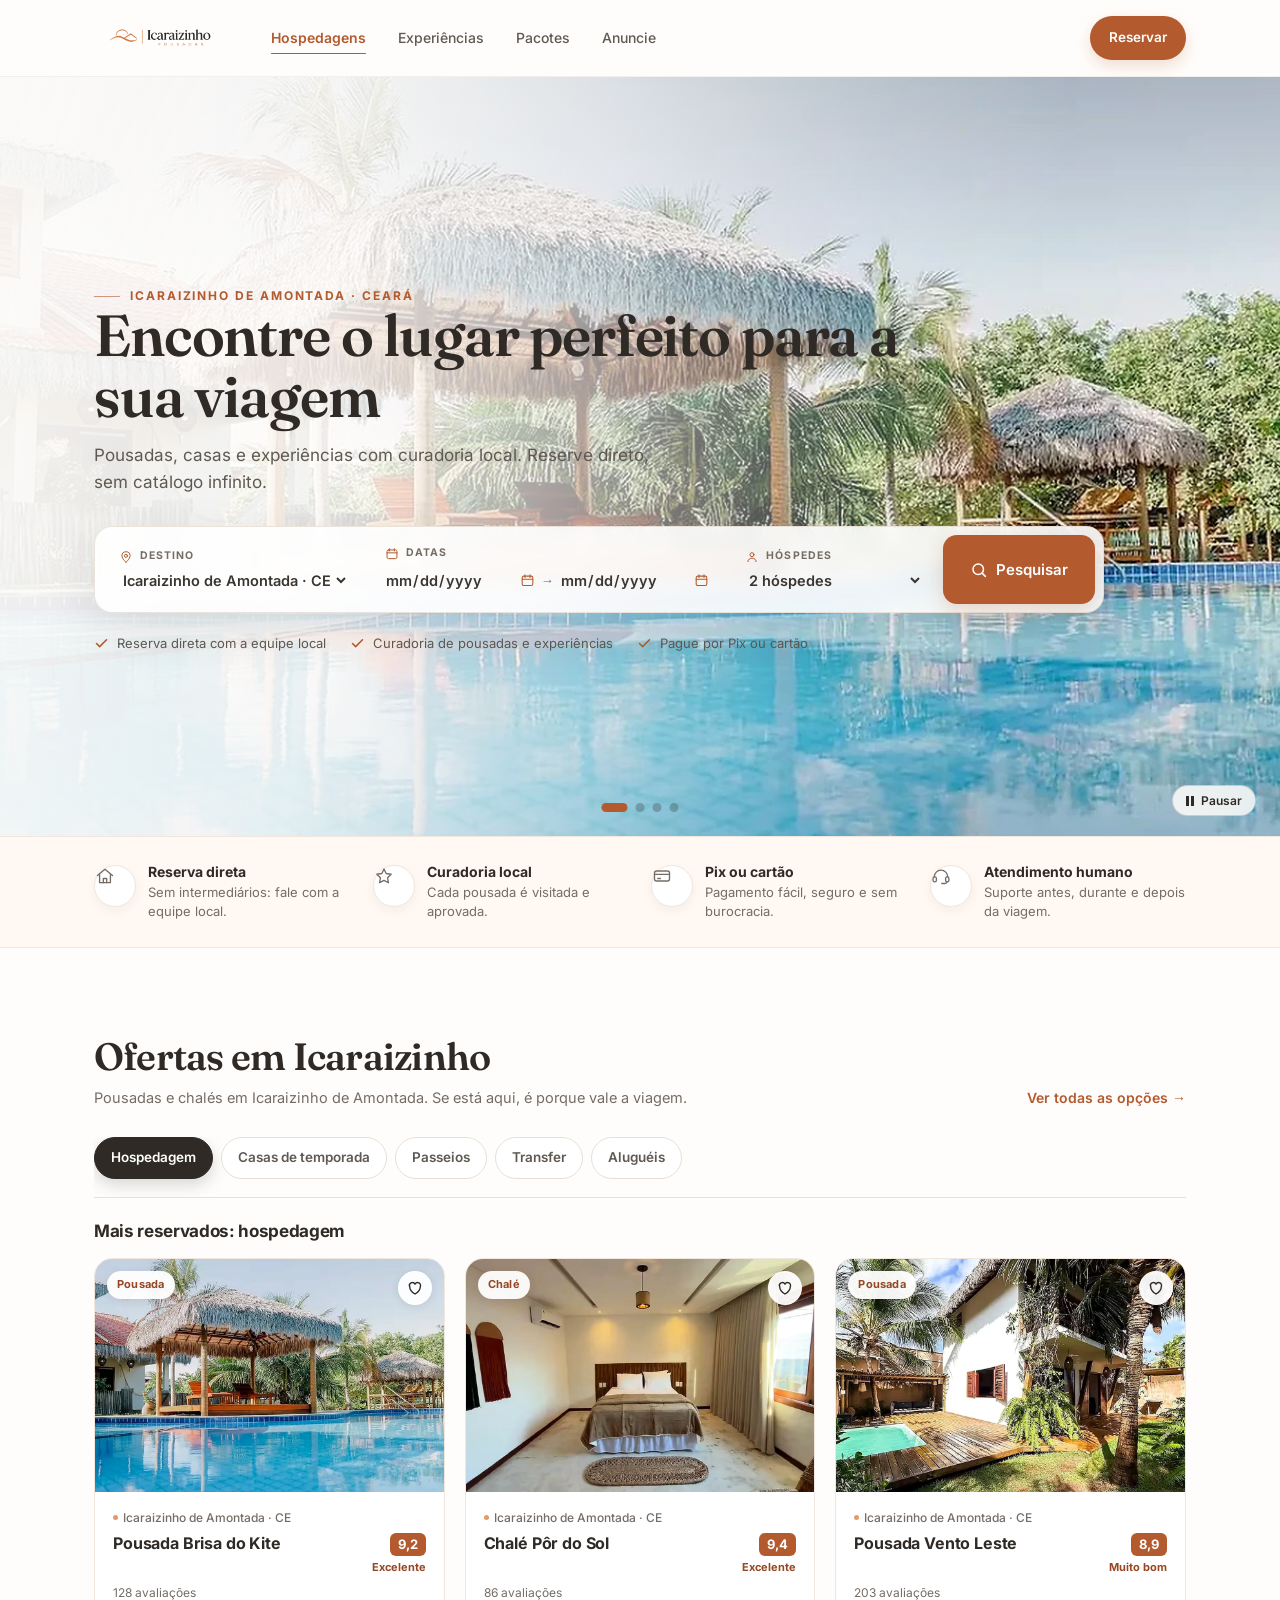
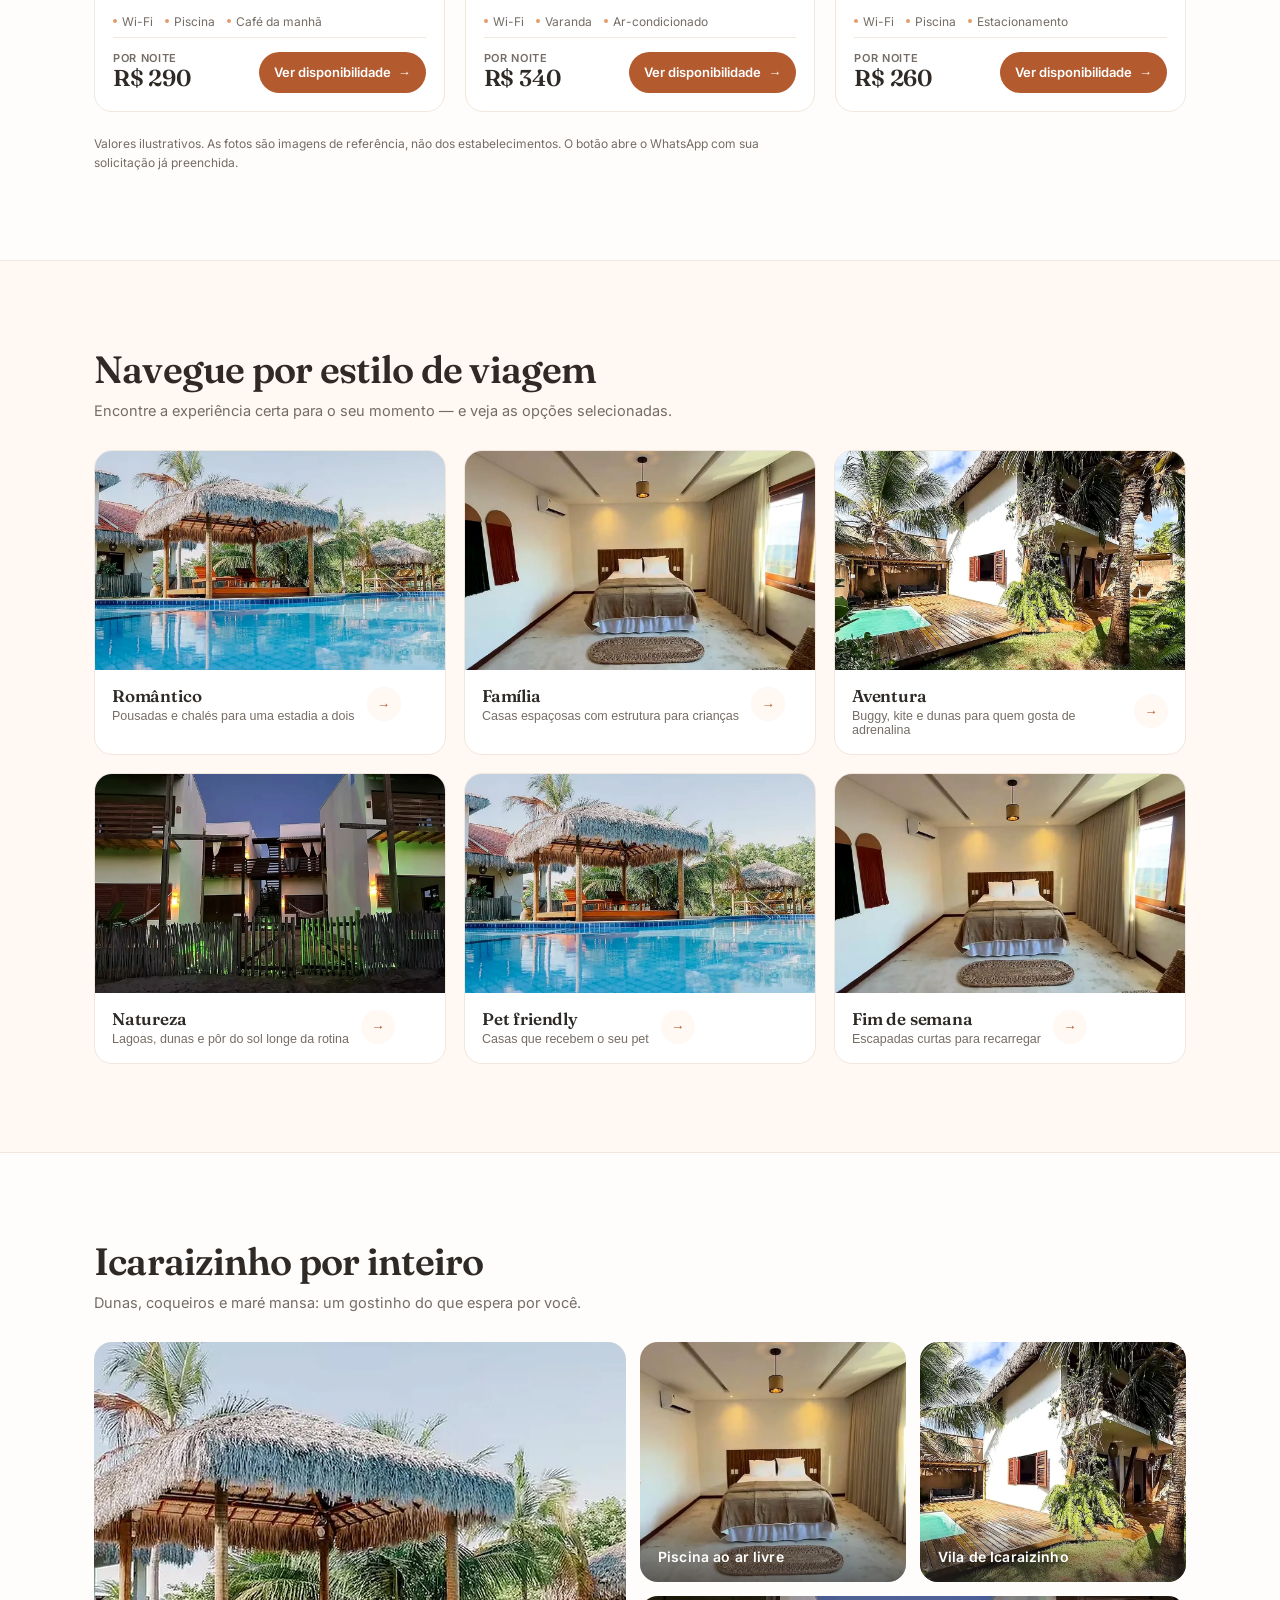
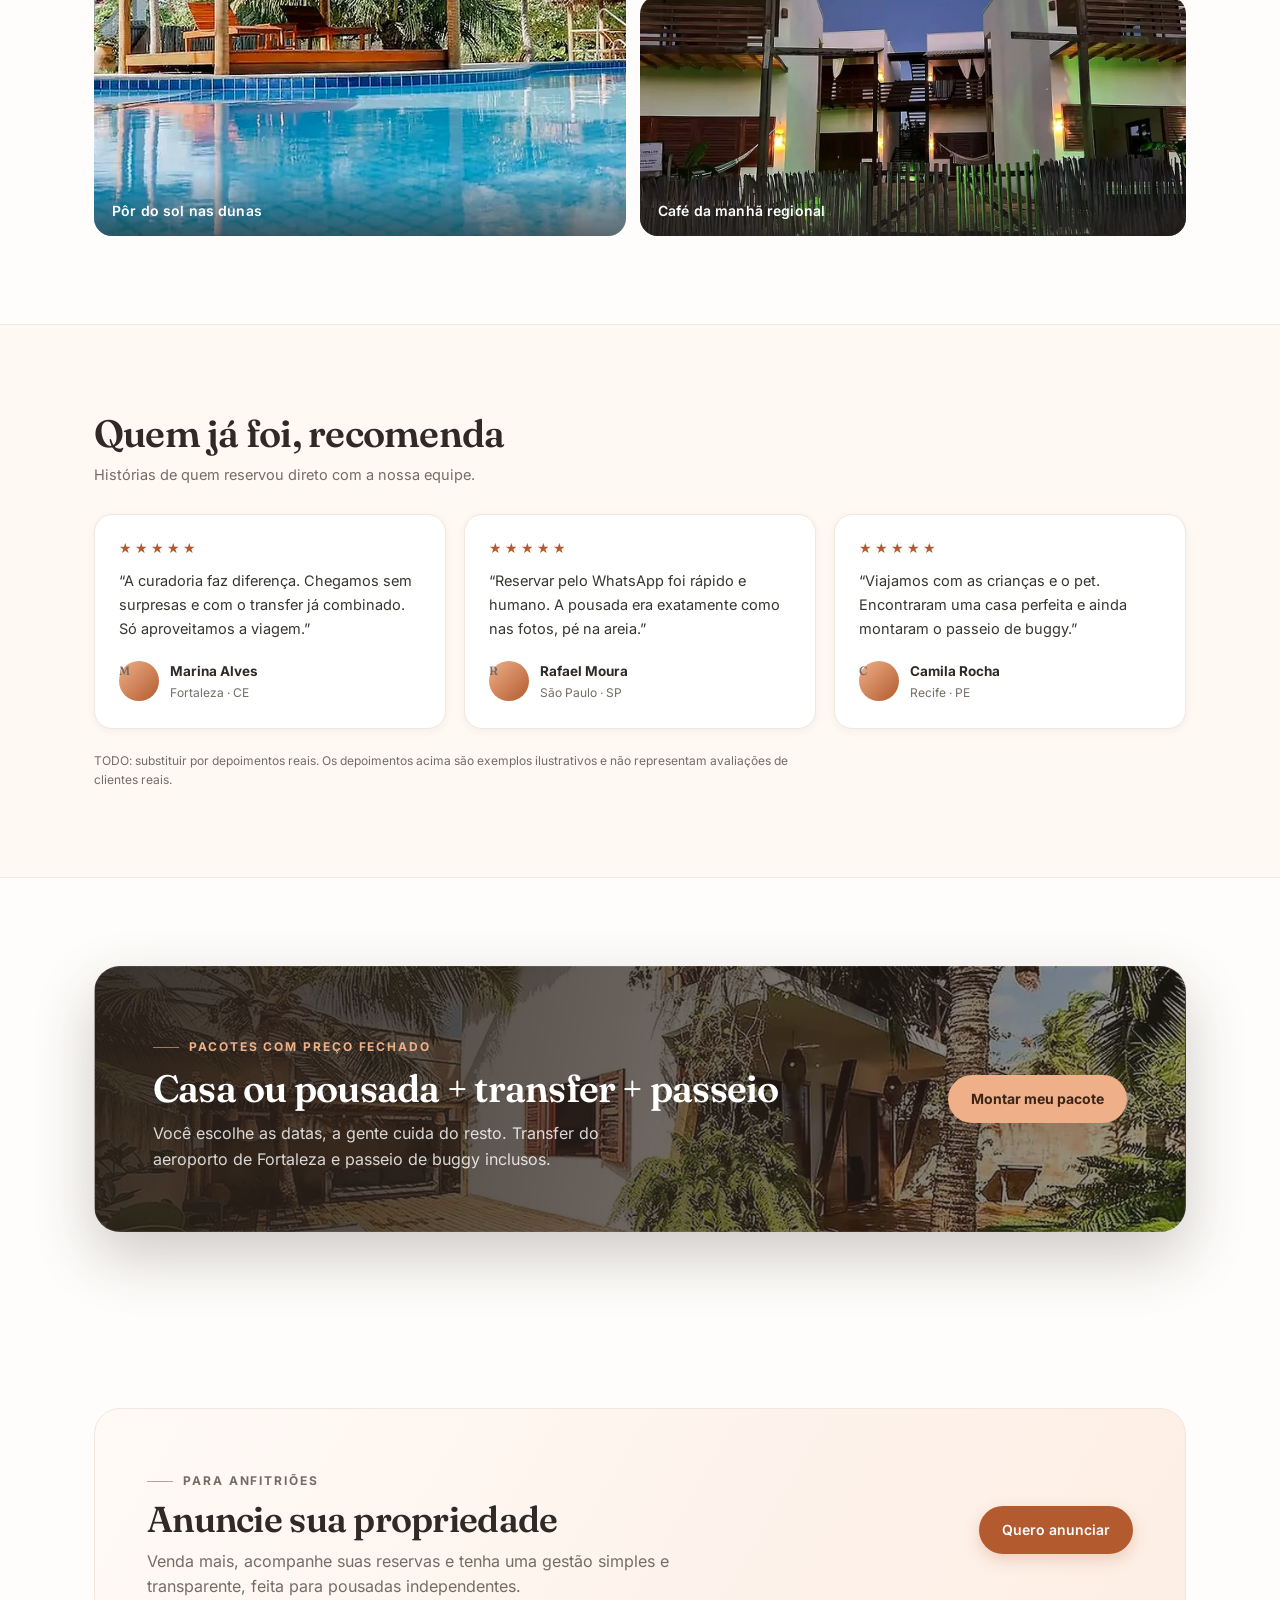
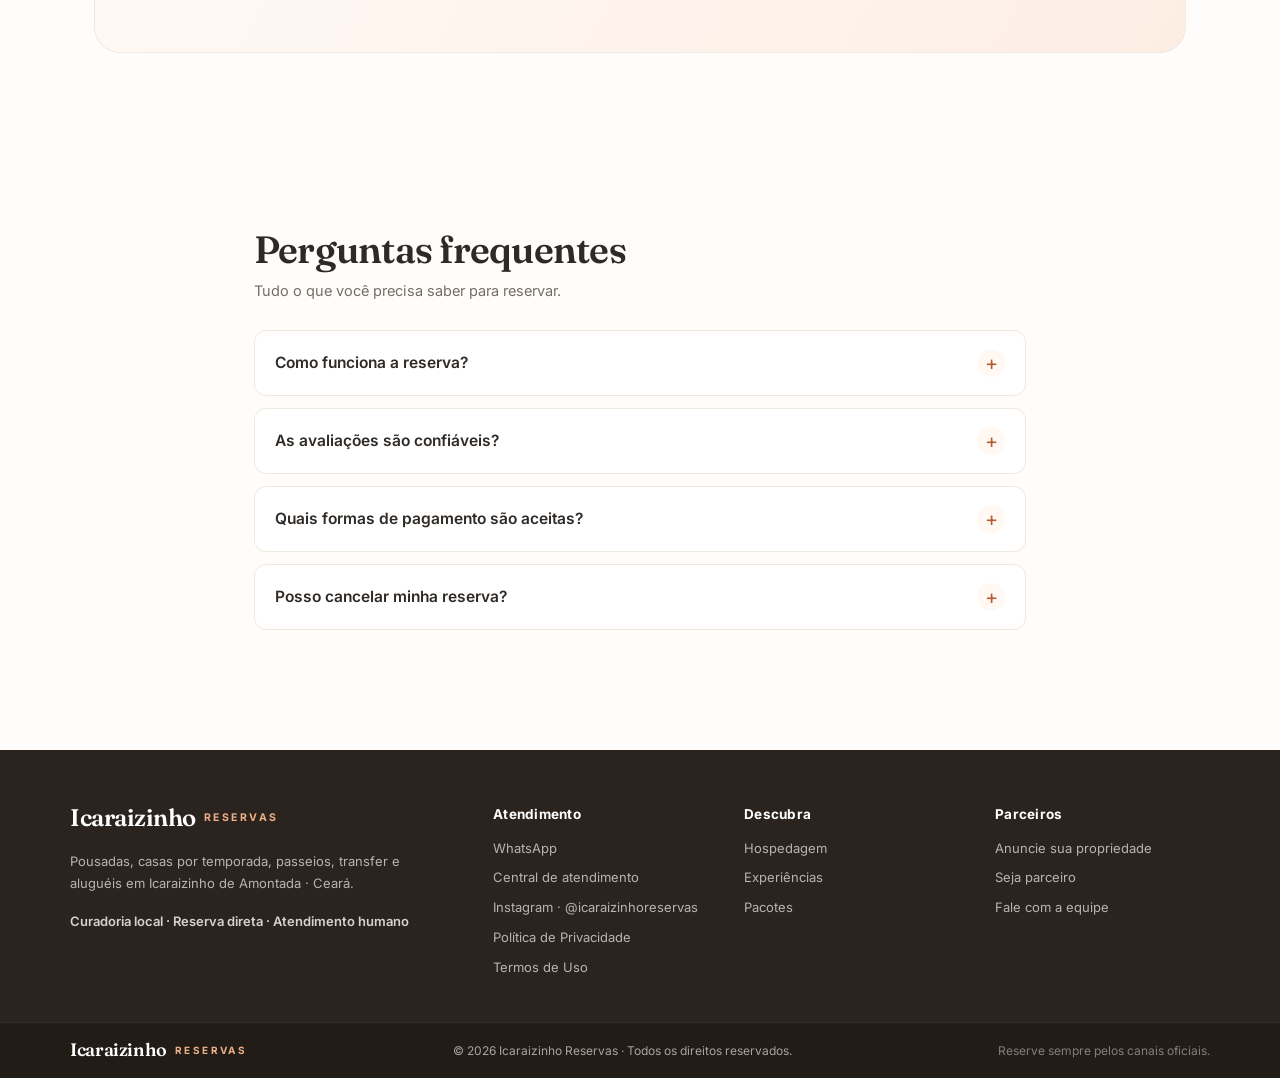
==== commit 3c204dbe: "perf: hospeda fontes Fraunces e Inter localmente e remove Google Fonts" ====
--- a/icaraizinho-reservas/index.html
+++ b/icaraizinho-reservas/index.html
@@ -7,6 +7,8 @@
   <meta name="theme-color" content="#fffdfb">
   <title>Icaraizinho Reservas — Pousadas e experiências selecionadas</title>
   <link rel="icon" type="image/png" href="favicon.png">
+  <link rel="preload" as="font" type="font/woff2" crossorigin href="fonts/inter-latin.woff2">
+  <link rel="preload" as="font" type="font/woff2" crossorigin href="fonts/fraunces-latin.woff2">
 
   <!-- TODO: substituir https://SEU-DOMINIO.vercel.app pelo domínio real de produção -->
   <link rel="canonical" href="https://SEU-DOMINIO.vercel.app/">
--- a/icaraizinho-reservas/css/style.css
+++ b/icaraizinho-reservas/css/style.css
@@ -1,3 +1,24 @@
+@font-face{
+  font-family:"Fraunces";font-style:normal;font-weight:400 700;font-display:swap;
+  src:url("../fonts/fraunces-latin.woff2") format("woff2");
+  unicode-range:U+0000-00FF,U+0131,U+0152-0153,U+02BB-02BC,U+02C6,U+02DA,U+02DC,U+0304,U+0308,U+0329,U+2000-206F,U+20AC,U+2122,U+2191,U+2193,U+2212,U+2215,U+FEFF,U+FFFD;
+}
+@font-face{
+  font-family:"Fraunces";font-style:normal;font-weight:400 700;font-display:swap;
+  src:url("../fonts/fraunces-latin-ext.woff2") format("woff2");
+  unicode-range:U+0100-02BA,U+02BD-02C5,U+02C7-02CC,U+02CE-02D7,U+02DD-02FF,U+0304,U+0308,U+0329,U+1D00-1DBF,U+1E00-1E9F,U+1EF2-1EFF,U+2020,U+20A0-20AB,U+20AD-20C4,U+2113,U+2C60-2C7F,U+A720-A7FF;
+}
+@font-face{
+  font-family:"Inter";font-style:normal;font-weight:400 700;font-display:swap;
+  src:url("../fonts/inter-latin.woff2") format("woff2");
+  unicode-range:U+0000-00FF,U+0131,U+0152-0153,U+02BB-02BC,U+02C6,U+02DA,U+02DC,U+0304,U+0308,U+0329,U+2000-206F,U+20AC,U+2122,U+2191,U+2193,U+2212,U+2215,U+FEFF,U+FFFD;
+}
+@font-face{
+  font-family:"Inter";font-style:normal;font-weight:400 700;font-display:swap;
+  src:url("../fonts/inter-latin-ext.woff2") format("woff2");
+  unicode-range:U+0100-02BA,U+02BD-02C5,U+02C7-02CC,U+02CE-02D7,U+02DD-02FF,U+0304,U+0308,U+0329,U+1D00-1DBF,U+1E00-1E9F,U+1EF2-1EFF,U+2020,U+20A0-20AB,U+20AD-20C4,U+2113,U+2C60-2C7F,U+A720-A7FF;
+}
+
 :root{
   --peach:#efb089;
   --peach-soft:#fdeee4;
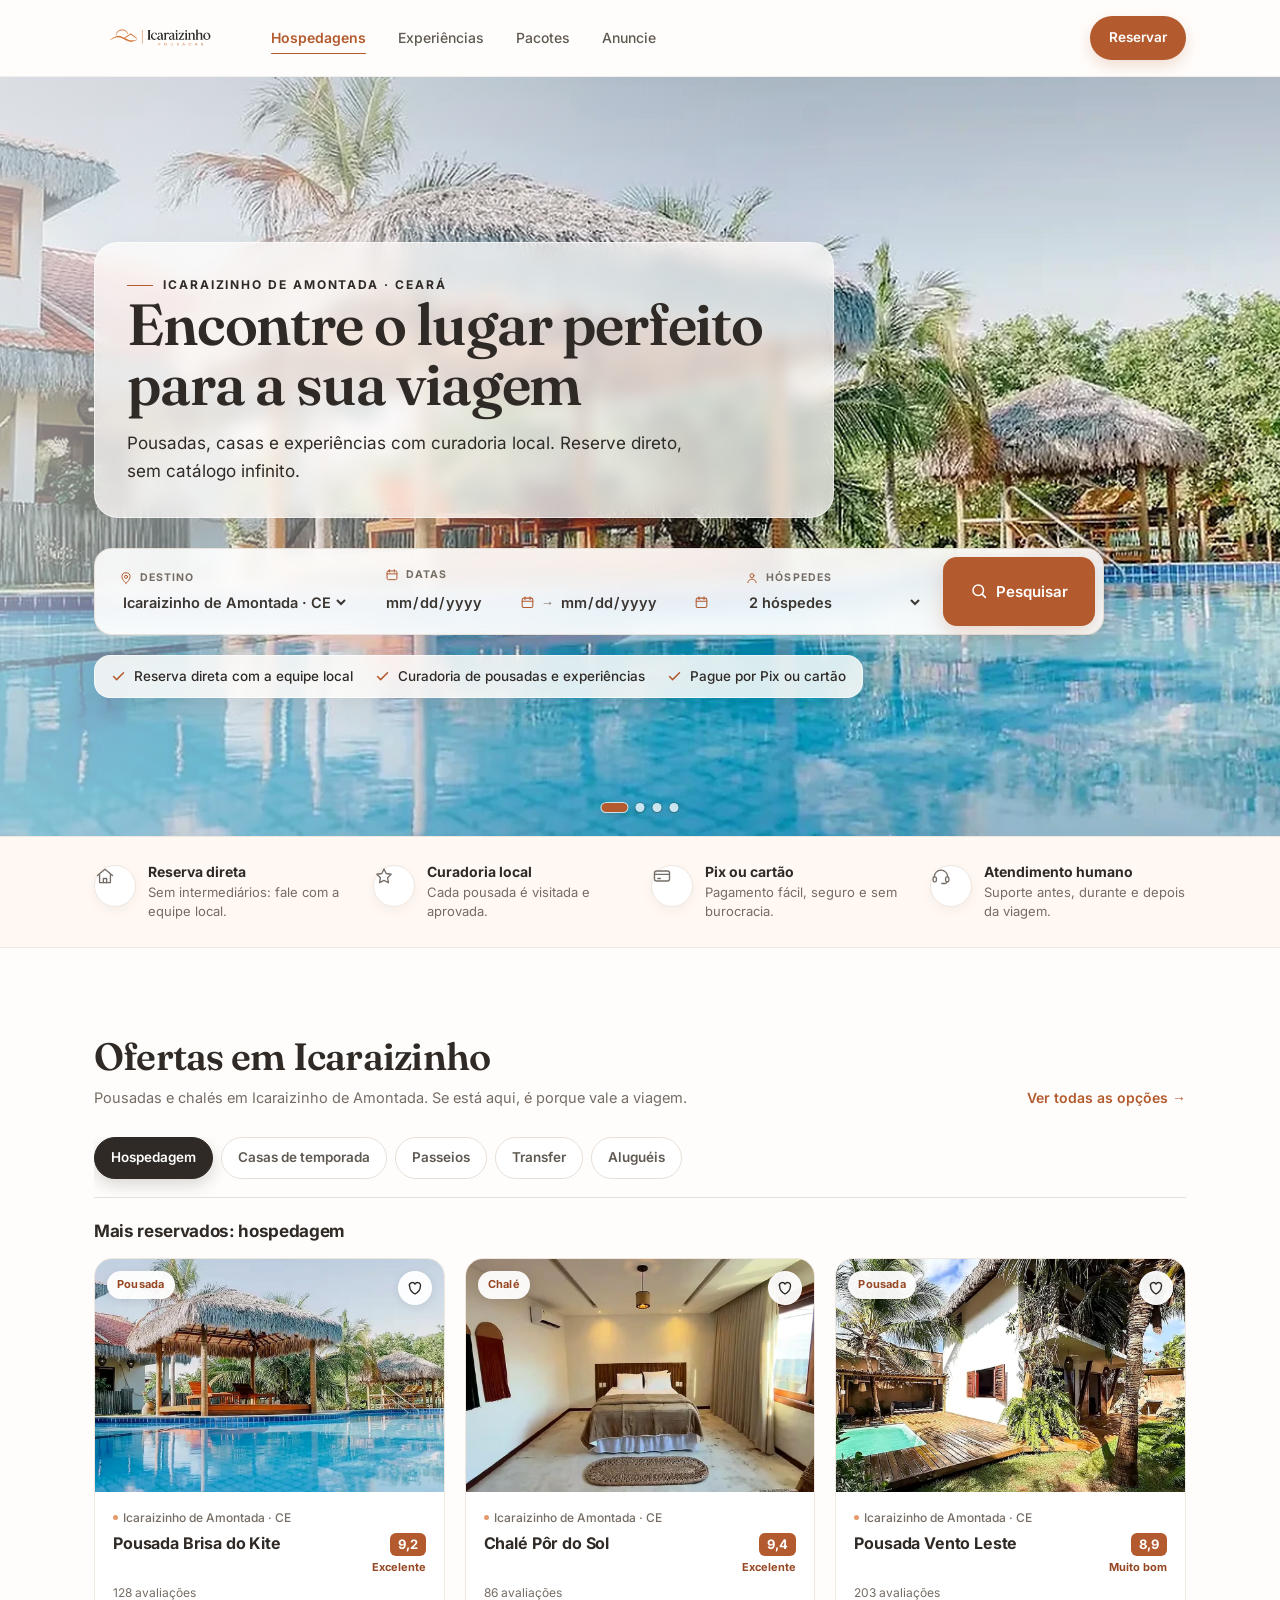
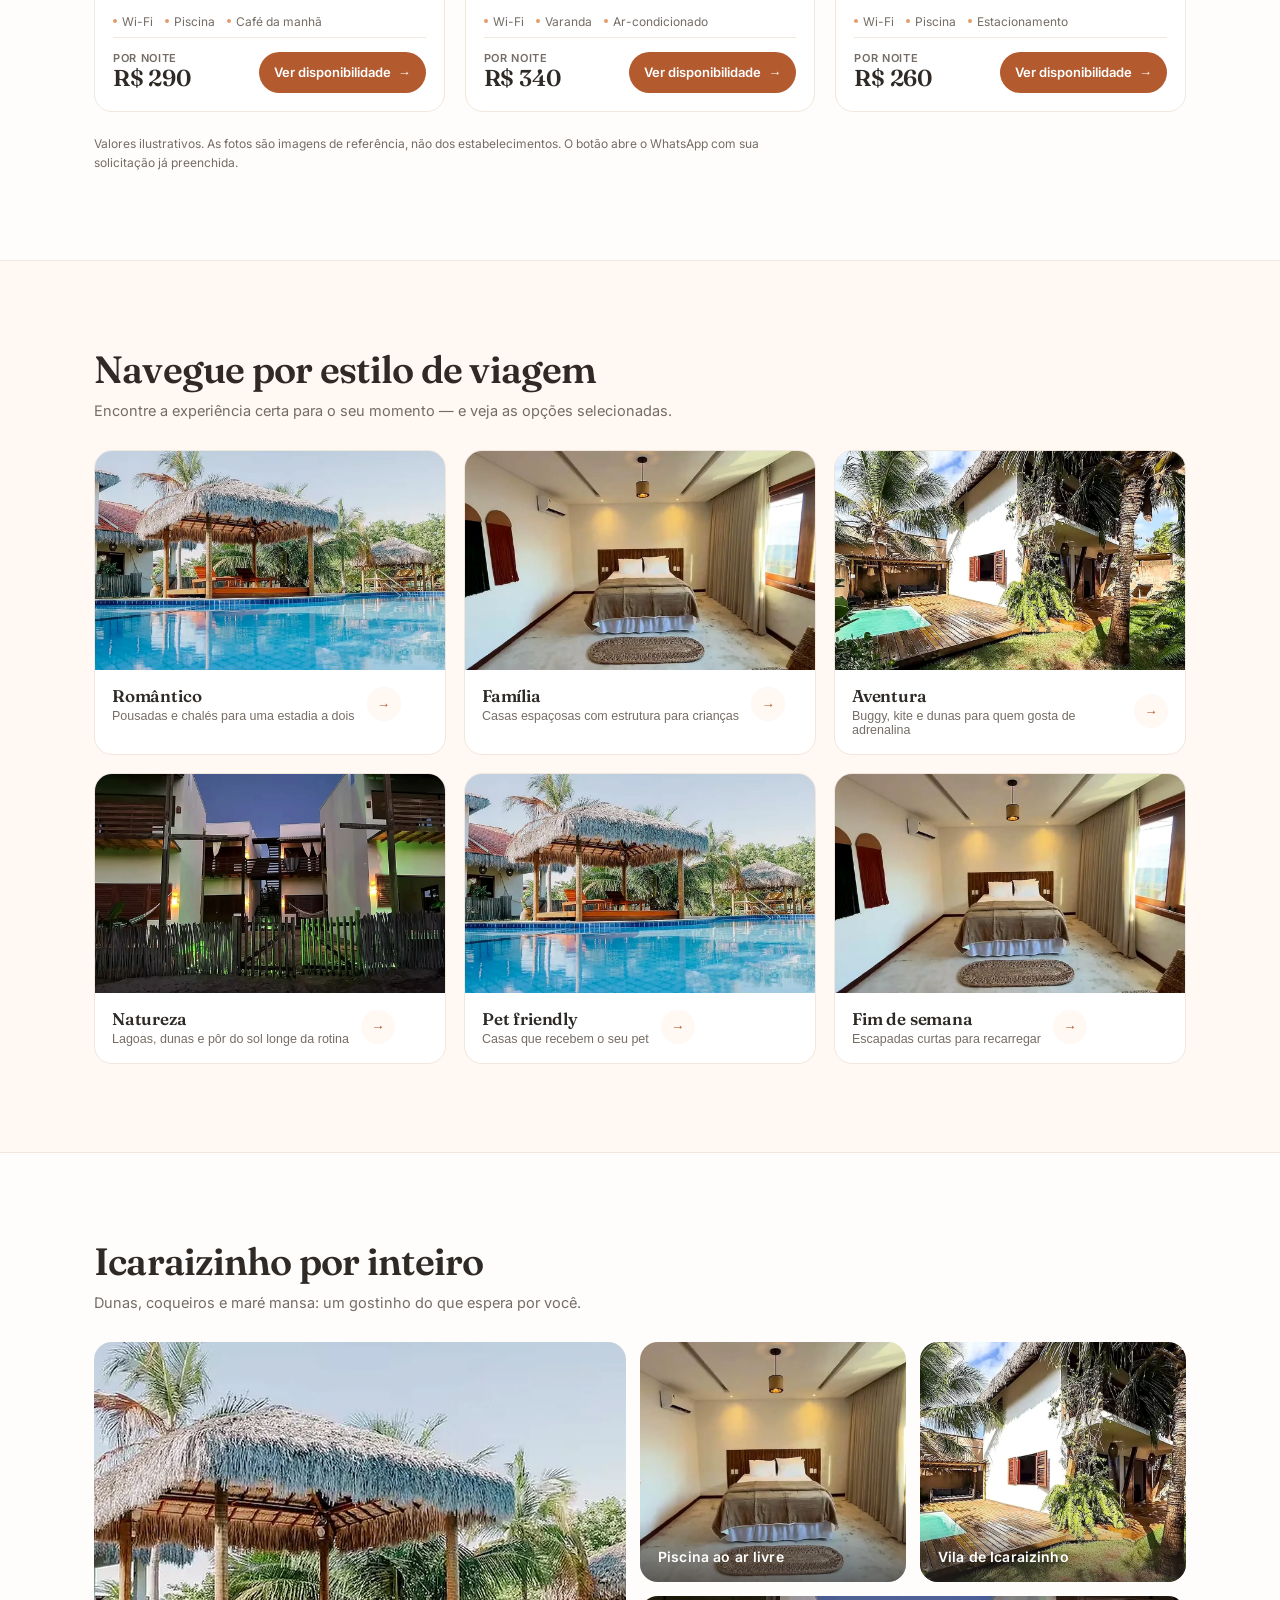
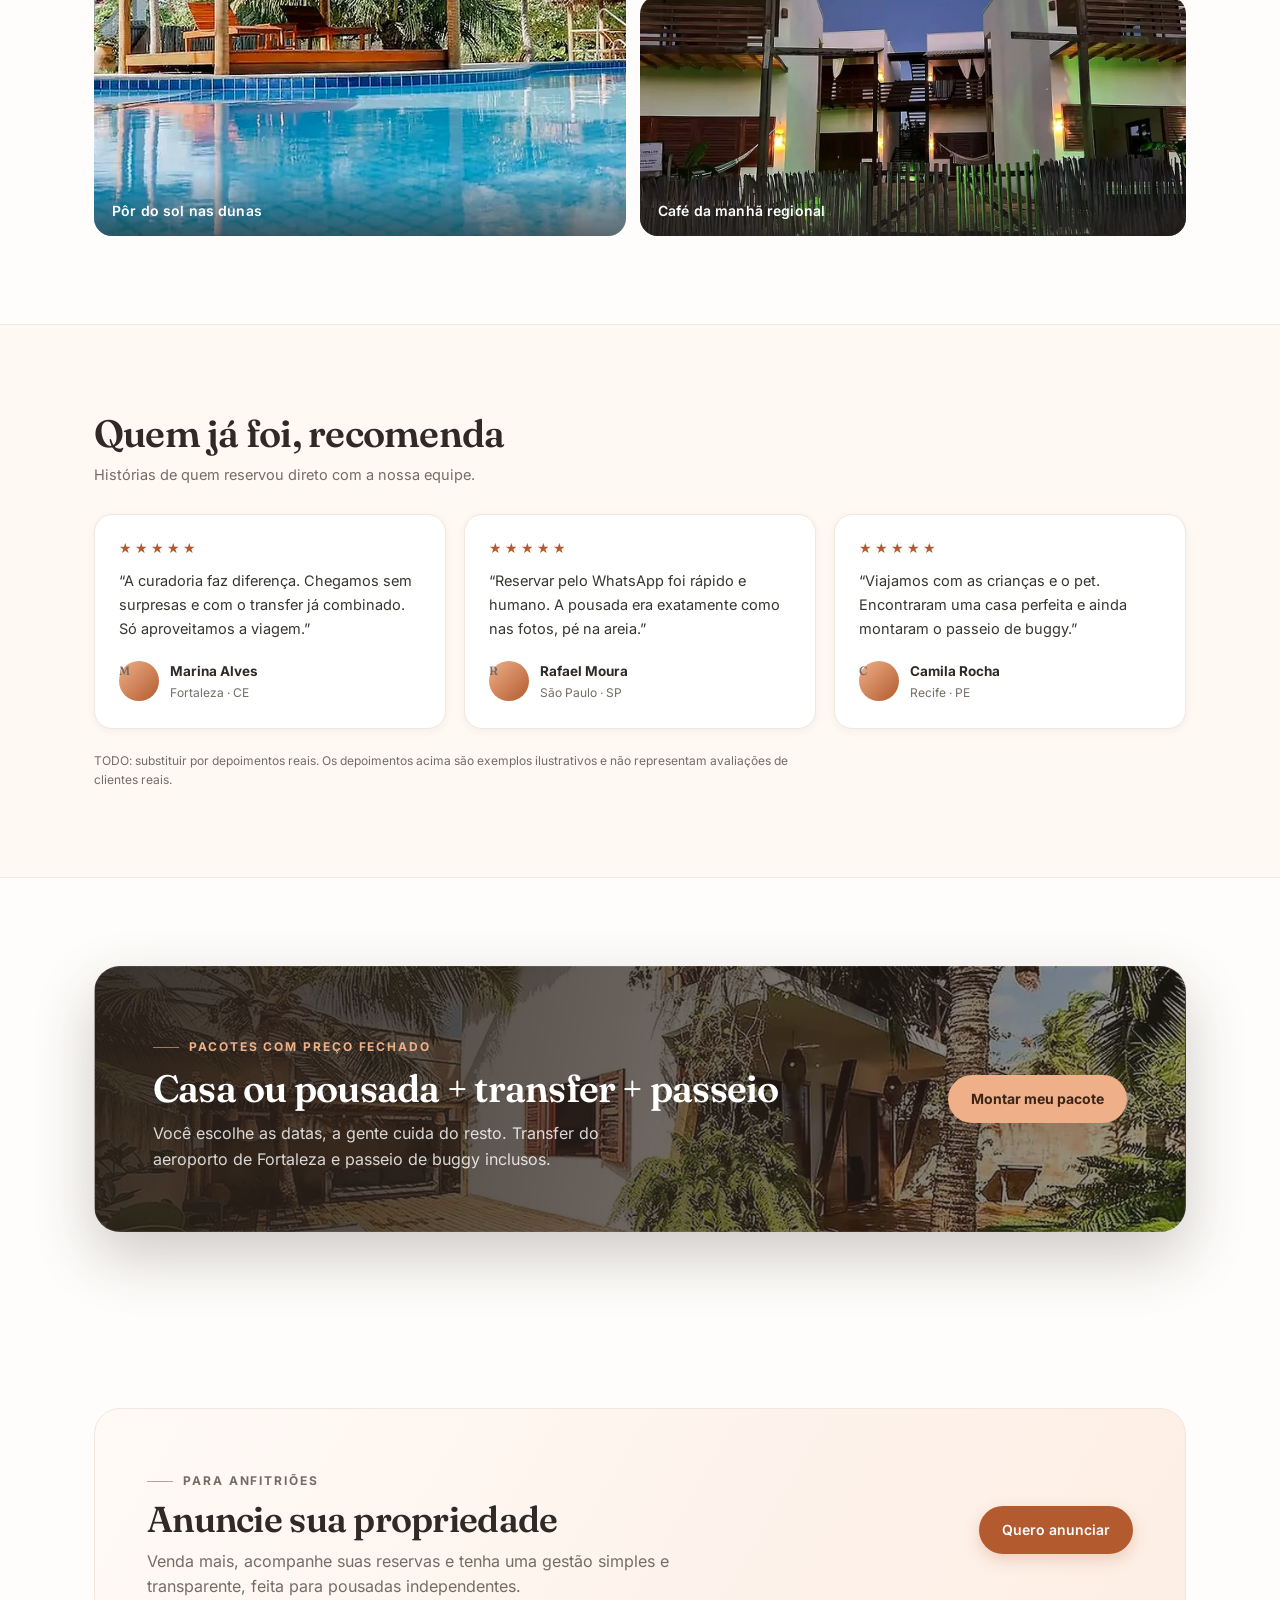
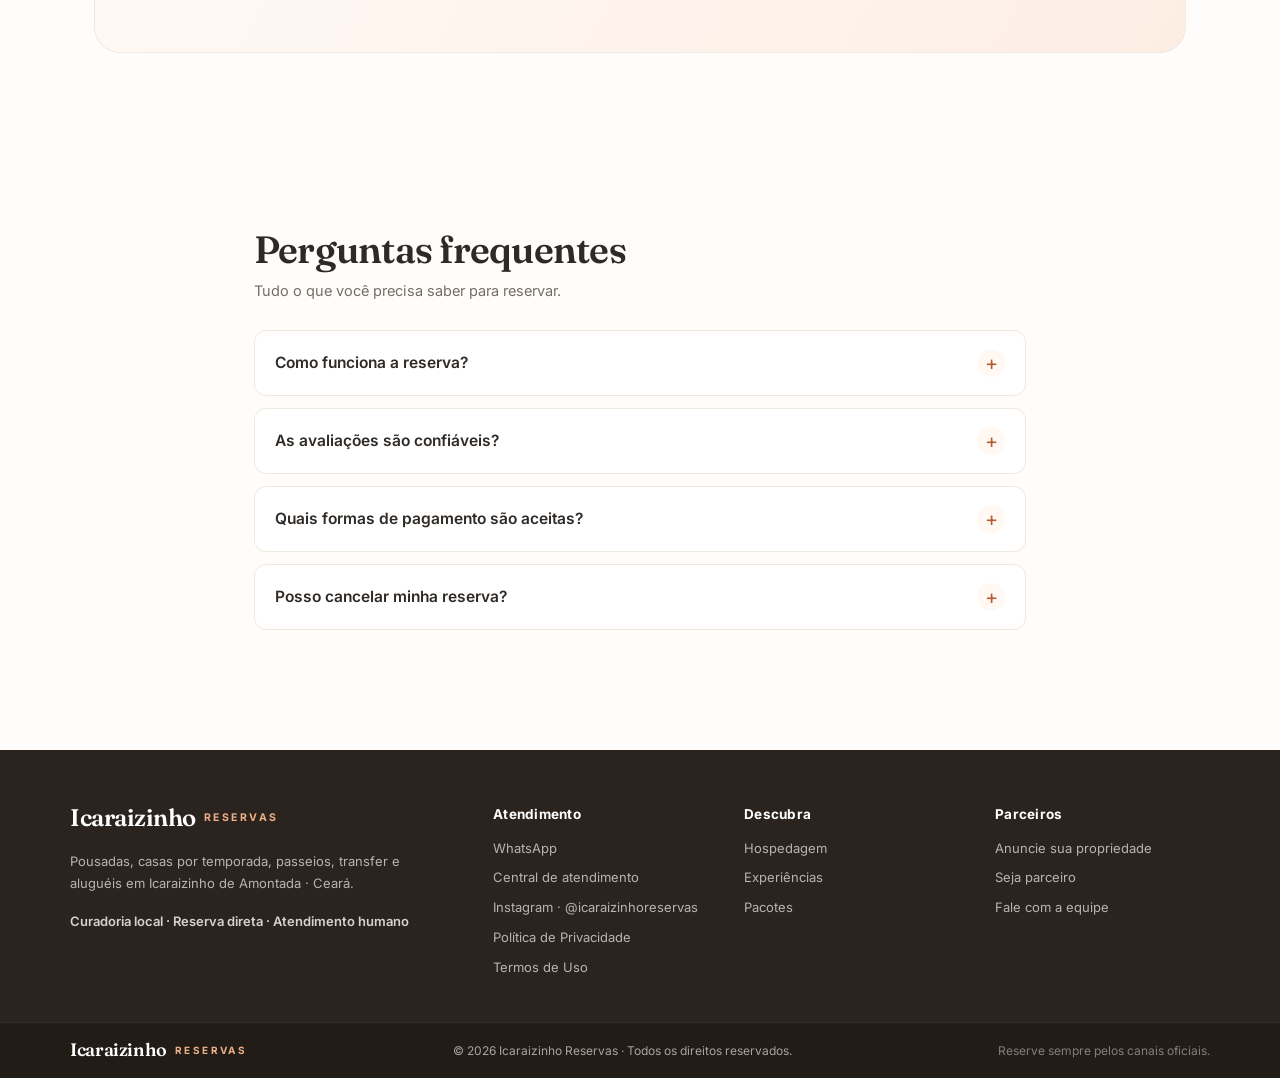
==== commit 32547aa5: "fix: melhora nitidez da foto e contraste do texto no hero" ====
--- a/icaraizinho-reservas/index.html
+++ b/icaraizinho-reservas/index.html
@@ -131,9 +131,11 @@
     <div class="hero__shade" aria-hidden="true"></div>
 
     <div class="wrap">
-      <p class="eyebrow">Icaraizinho de Amontada · Ceará</p>
-      <h1>Encontre o lugar perfeito para a sua viagem</h1>
-      <p class="hero-sub">Pousadas, casas e experiências com curadoria local. Reserve direto, sem catálogo infinito.</p>
+      <div class="hero-copy">
+        <p class="eyebrow">Icaraizinho de Amontada · Ceará</p>
+        <h1>Encontre o lugar perfeito para a sua viagem</h1>
+        <p class="hero-sub">Pousadas, casas e experiências com curadoria local. Reserve direto, sem catálogo infinito.</p>
+      </div>
 
       <form class="search" id="reservar" autocomplete="off" novalidate>
         <div class="field field-dest">
@@ -192,9 +194,6 @@
     </div>
 
     <div class="hero__dots" id="hero-dots" aria-label="Navegação do carrossel"></div>
-    <button class="hero-toggle" id="hero-toggle" type="button" aria-label="Pausar apresentação automática" aria-pressed="false">
-      <span class="hero-toggle__label">Pausar</span>
-    </button>
   </section>
 
   <section class="benefits" aria-label="Por que reservar com a gente">
--- a/icaraizinho-reservas/css/style.css
+++ b/icaraizinho-reservas/css/style.css
@@ -165,8 +165,8 @@
 }
 .hero-slide:nth-child(1) img{object-position:54% 48%}
 .hero-slide:nth-child(2) img{object-position:54% 96%}
-.hero-slide:nth-child(3) img{object-position:1% 4%}
-.hero-slide:nth-child(4) img{object-position:35% 86%}
+.hero-slide:nth-child(3) img{object-position:50% 4%}
+.hero-slide:nth-child(4) img{object-position:45% 86%}
 .hero-slide.is-active{opacity:1;z-index:1}
 .hero-slide.is-entering{opacity:0;z-index:2;animation:hero-fade-in 1.2s ease forwards}
 @keyframes hero-fade-in{from{opacity:0}to{opacity:1}}
@@ -174,44 +174,37 @@
   z-index:3;pointer-events:none;
   background:
     linear-gradient(95deg,
-      rgba(255,253,251,.95) 0%,
-      rgba(255,253,251,.88) 26%,
-      rgba(255,253,251,.6) 46%,
-      rgba(255,253,251,.2) 66%,
-      rgba(255,253,251,0) 80%),
-    linear-gradient(180deg,rgba(47,42,38,.16) 0%,rgba(47,42,38,0) 26%,rgba(47,42,38,0) 74%,rgba(47,42,38,.14) 100%);
+      rgba(255,253,251,.55) 0%,
+      rgba(255,253,251,.35) 28%,
+      rgba(255,253,251,.12) 45%,
+      rgba(255,253,251,0) 58%),
+    linear-gradient(180deg,rgba(47,42,38,.14) 0%,rgba(47,42,38,0) 26%,rgba(47,42,38,0) 74%,rgba(47,42,38,.12) 100%);
 }
 .hero .wrap{position:relative;z-index:4}
+.hero-copy{
+  width:fit-content;max-width:min(100%,740px);
+  padding:clamp(20px,3vw,32px);
+  border:1px solid rgba(255,255,255,.55);border-radius:24px;
+  background:rgba(255,253,251,.75);
+  box-shadow:0 18px 44px rgba(47,42,38,.12);
+  -webkit-backdrop-filter:blur(8px) saturate(120%);backdrop-filter:blur(8px) saturate(120%);
+}
+.hero-copy .eyebrow{color:var(--brand)}
+.hero-copy .eyebrow::before{background:var(--terracotta);opacity:1}
 .hero h1{font-size:clamp(34px,5vw,58px);max-width:820px;font-weight:600;line-height:1.04;color:var(--brand)}
-.hero-sub{max-width:590px;margin-top:16px;color:var(--brand-2);font-size:17px;line-height:1.6}
+.hero-sub{max-width:590px;margin-top:16px;color:var(--brand);font-size:17px;line-height:1.6}
 .hero__dots{
   position:absolute;left:50%;bottom:24px;transform:translateX(-50%);z-index:5;
   display:flex;align-items:center;gap:8px;
 }
 .hero-dot{
   width:9px;height:9px;padding:0;border:0;border-radius:999px;cursor:pointer;
-  background:rgba(47,42,38,.28);transition:width .25s,background .25s,transform .2s;
-}
-.hero-dot:hover{background:rgba(47,42,38,.55)}
-.hero-dot.is-active{width:26px;background:var(--terracotta)}
-.hero-toggle{
-  position:absolute;right:max(24px,env(safe-area-inset-right));bottom:20px;z-index:6;
-  display:inline-flex;align-items:center;gap:7px;
-  border:1px solid rgba(47,42,38,.18);border-radius:999px;
-  background:rgba(255,253,251,.85);color:var(--brand);
-  padding:7px 13px;font-family:var(--font-body);font-size:12px;font-weight:600;
-  cursor:pointer;-webkit-backdrop-filter:blur(6px);backdrop-filter:blur(6px);
-  transition:background .18s,color .18s;
-}
-.hero-toggle:hover{background:#fff;color:var(--terracotta)}
-.hero-toggle::before{
-  content:"";width:8px;height:10px;flex:0 0 auto;
-  border-left:3px solid currentColor;border-right:3px solid currentColor;
-}
-.hero-toggle[aria-pressed="true"]::before{
-  width:0;height:0;border:0;
-  border-left:8px solid currentColor;border-top:5px solid transparent;border-bottom:5px solid transparent;
-}
+  background:rgba(255,255,255,.75);
+  box-shadow:0 0 0 1px rgba(47,42,38,.25),0 2px 6px rgba(47,42,38,.18);
+  transition:width .25s,background .25s,transform .2s,box-shadow .25s;
+}
+.hero-dot:hover{background:#fff}
+.hero-dot.is-active{width:26px;background:var(--terracotta);box-shadow:0 0 0 1px rgba(255,255,255,.75),0 2px 8px rgba(47,42,38,.3)}
 
 /* Search */
 .search{
@@ -268,7 +261,13 @@
   max-width:1010px;margin:12px 0 0;font-size:13.5px;font-weight:600;color:var(--terracotta-deep);
 }
 .search-status:empty{display:none}
-.search-trust{display:flex;flex-wrap:wrap;gap:10px 24px;margin-top:20px;color:var(--brand-2);font-size:13px}
+.search-trust{
+  display:inline-flex;flex-wrap:wrap;gap:10px 22px;margin-top:20px;max-width:100%;
+  padding:10px 16px;border:1px solid rgba(255,255,255,.55);border-radius:16px;
+  background:rgba(255,253,251,.85);color:var(--brand);font-size:13.5px;font-weight:500;
+  box-shadow:0 8px 24px rgba(47,42,38,.1);
+  -webkit-backdrop-filter:blur(6px);backdrop-filter:blur(6px);
+}
 .search-trust span{display:inline-flex;align-items:center;gap:8px}
 .search-trust svg{width:15px;height:15px;fill:none;stroke:var(--terracotta);stroke-width:2.4;stroke-linecap:round;stroke-linejoin:round}
 
@@ -517,13 +516,13 @@
   .hero{min-height:auto;padding:56px 0 72px}
   .hero__shade{
     background:linear-gradient(180deg,
-      rgba(255,253,251,.94) 0%,
-      rgba(255,253,251,.82) 30%,
-      rgba(255,253,251,.5) 58%,
-      rgba(255,253,251,.7) 100%);
+      rgba(255,253,251,.75) 0%,
+      rgba(255,253,251,.45) 30%,
+      rgba(255,253,251,.25) 60%,
+      rgba(255,253,251,.45) 100%);
   }
+  .hero-copy{width:100%;max-width:none;padding:clamp(18px,4vw,24px);border-radius:20px}
   .hero__dots{bottom:16px}
-  .hero-toggle{right:max(16px,env(safe-area-inset-right));bottom:16px}
   .search{grid-template-columns:1fr 1fr;border-radius:16px}
   .field-dates{grid-column:1 / -1}
   .btn-search{grid-column:1 / -1;min-height:52px}
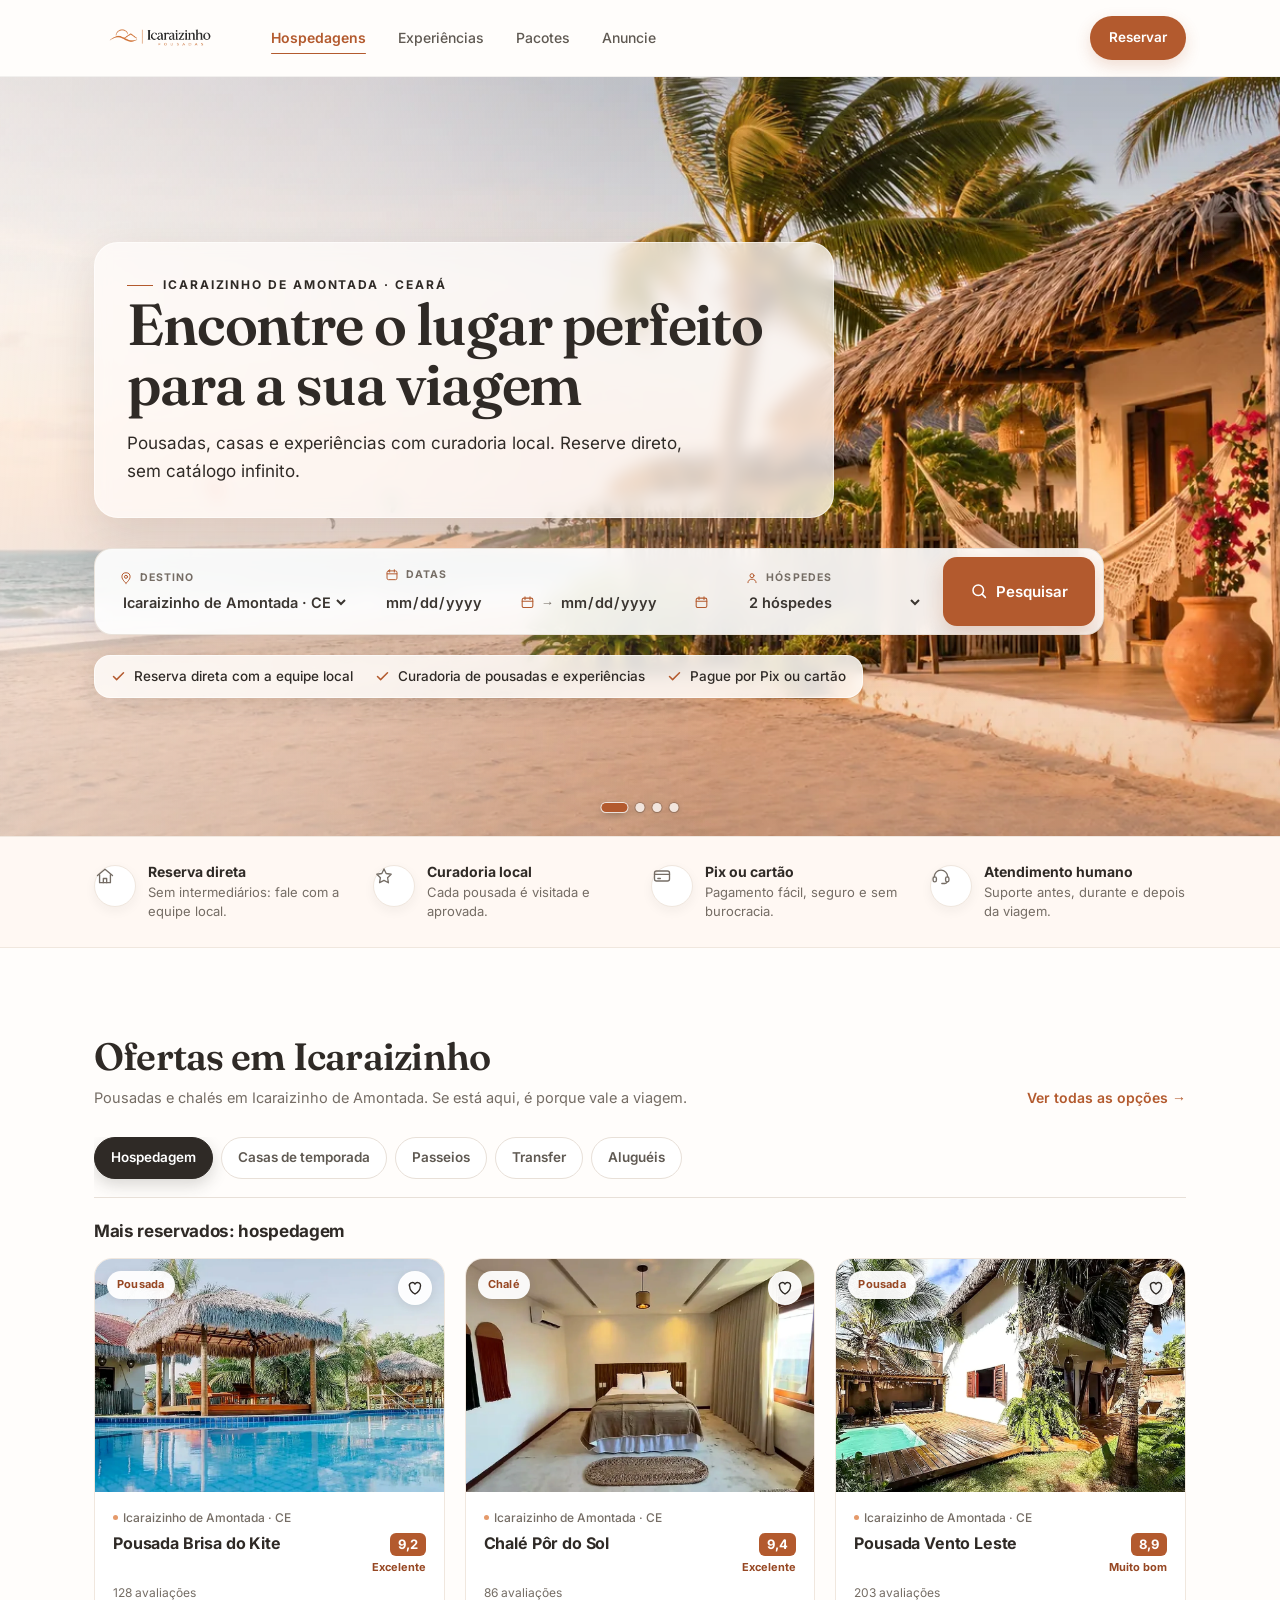
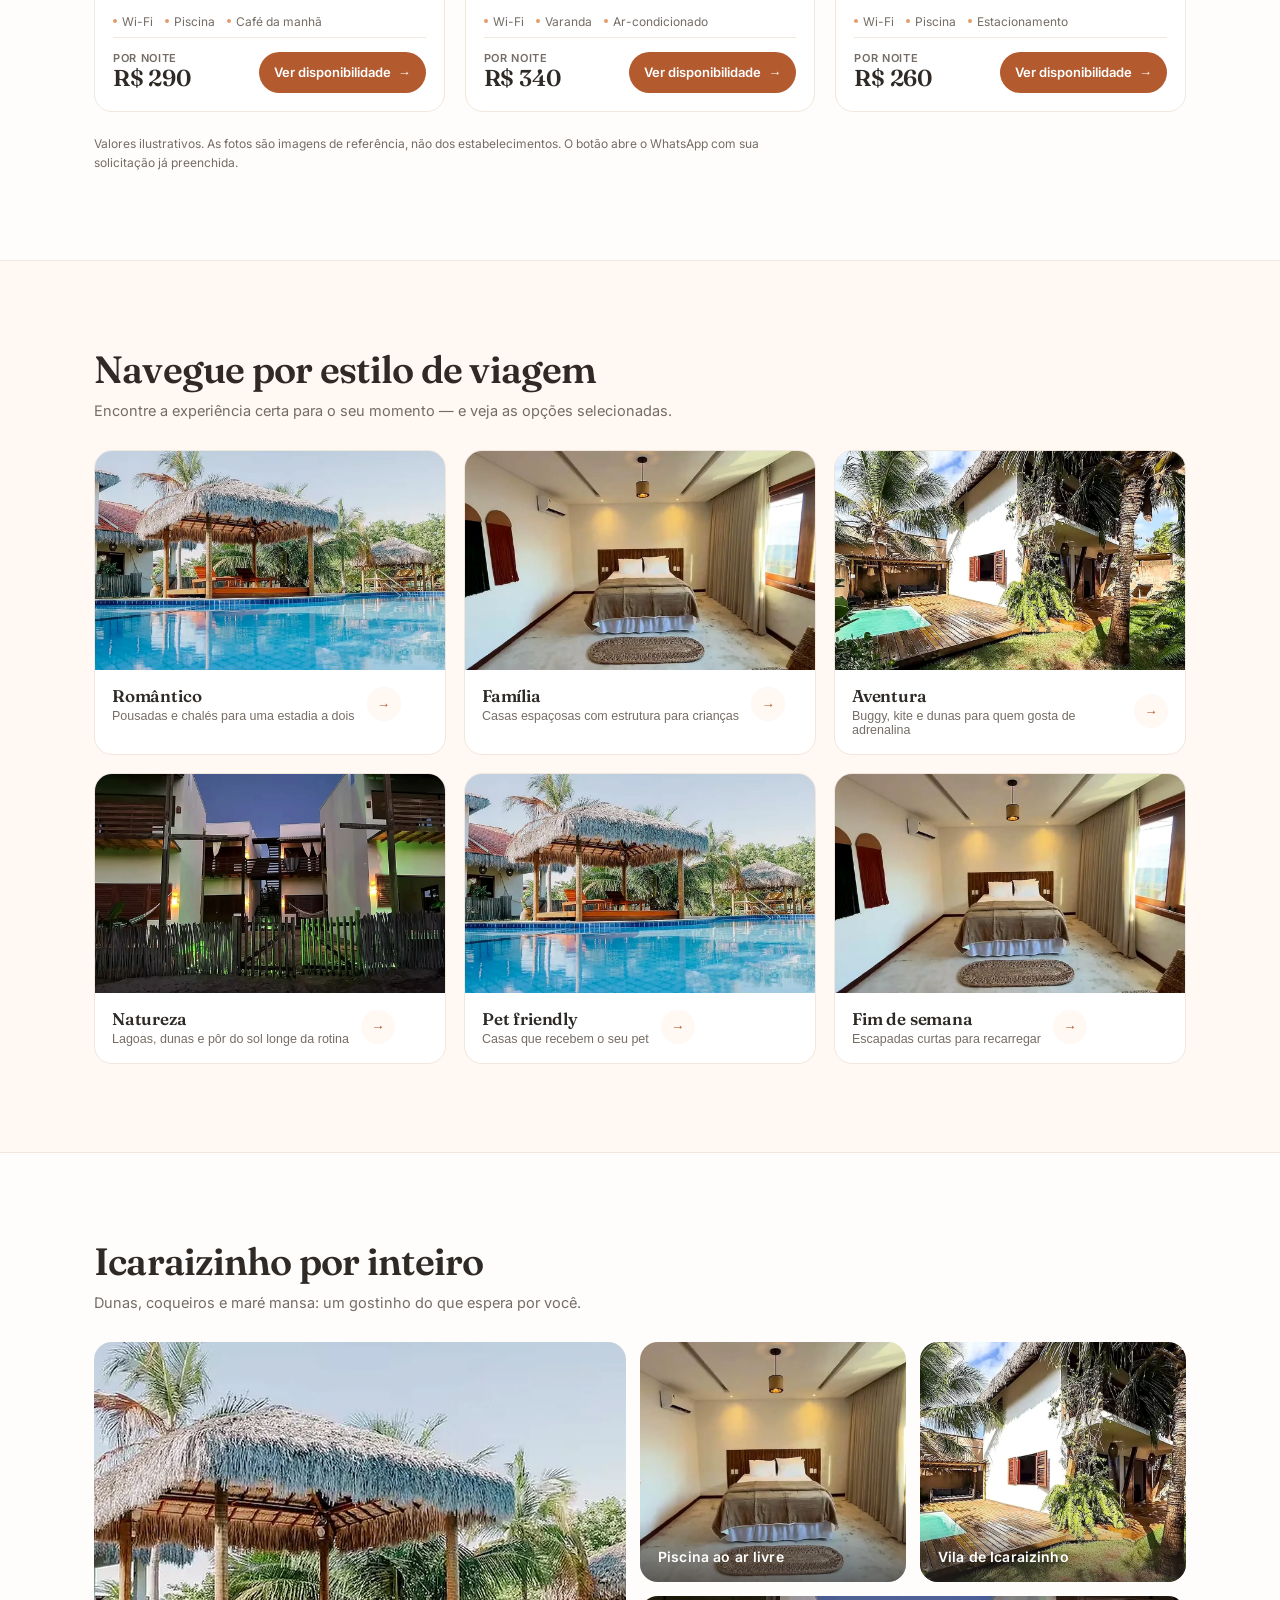
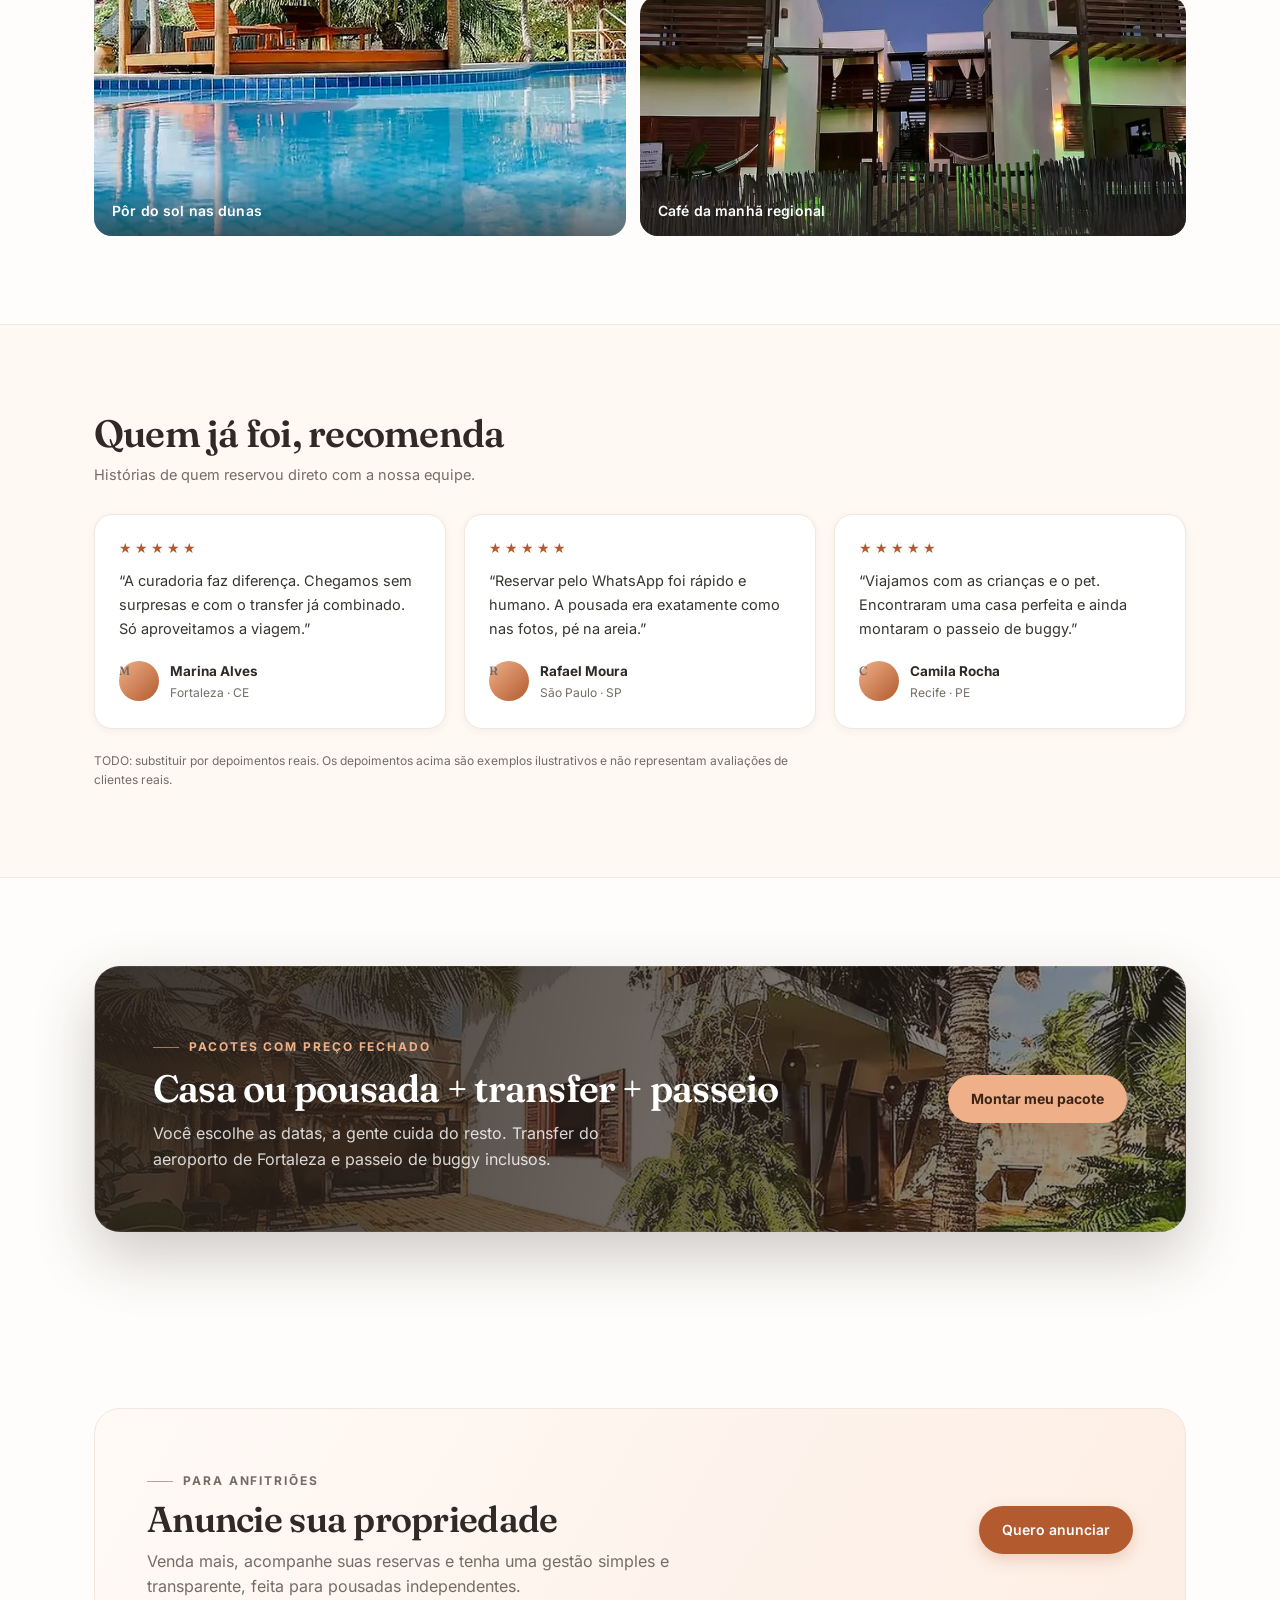
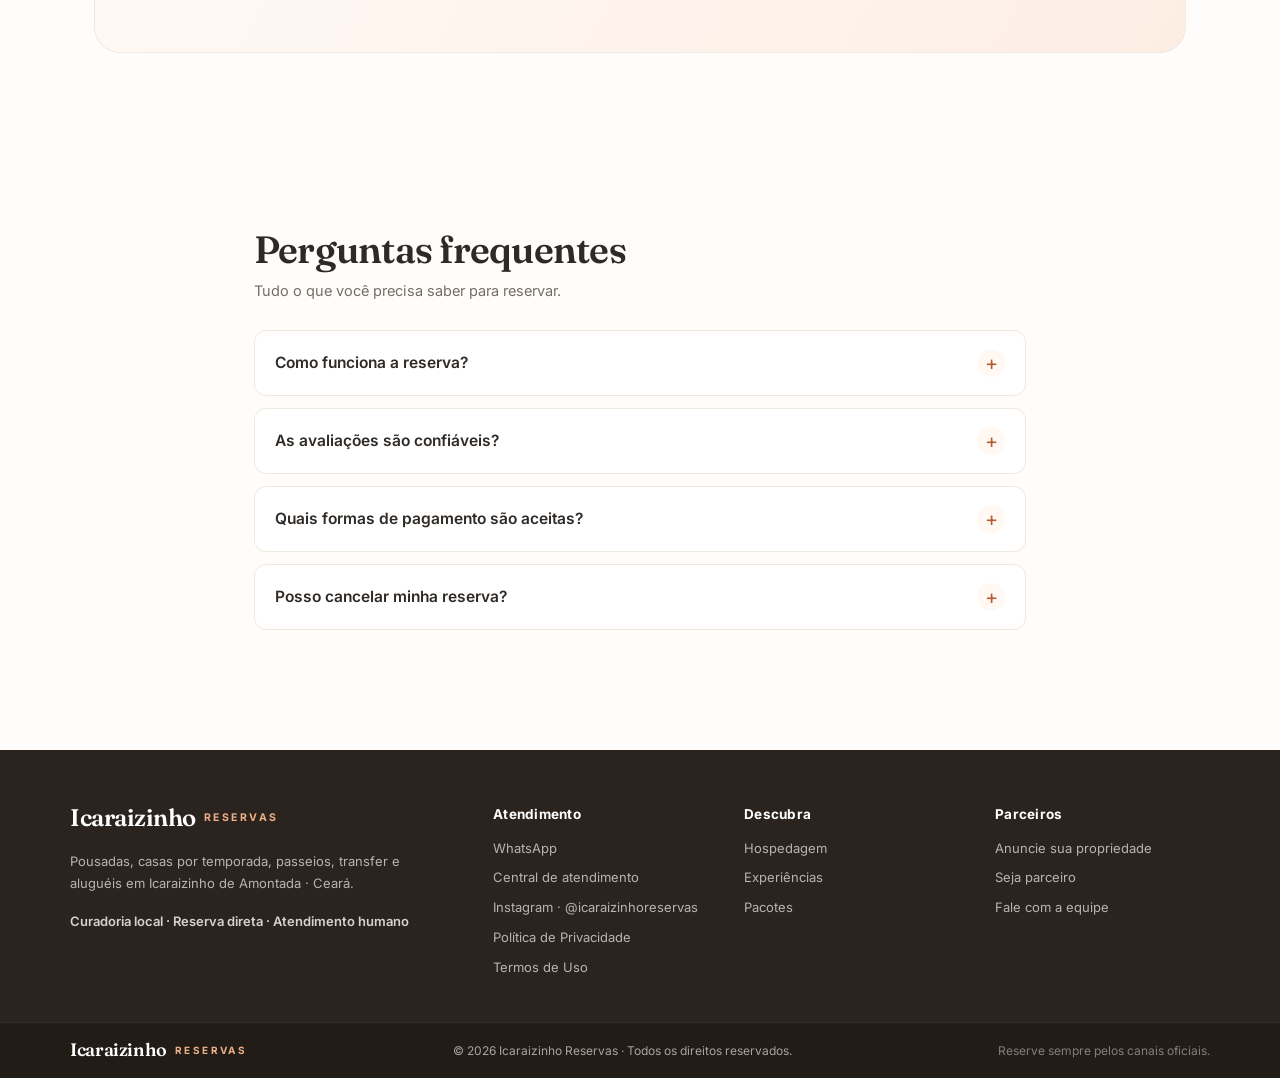
==== commit 9849d4fb: "feat: troca fotos do hero pela nova imagem" ====
--- a/icaraizinho-reservas/index.html
+++ b/icaraizinho-reservas/index.html
@@ -116,16 +116,16 @@
   <section class="hero">
     <div class="hero__slides" aria-hidden="true">
       <div class="hero-slide">
-        <img src="img/pousadas_melhoradas_fotos_e_ia/pousada-1-foto-melhorada.webp" srcset="img/pousadas_melhoradas_fotos_e_ia/pousada-1-1280.webp 1280w, img/pousadas_melhoradas_fotos_e_ia/pousada-1-foto-melhorada.webp 1920w" sizes="100vw" alt="" width="1920" height="1080" fetchpriority="high" decoding="async">
+        <img src="img/refugio-hero-1672.webp" srcset="img/refugio-hero-1280.webp 1280w, img/refugio-hero-1672.webp 1672w" sizes="100vw" alt="" width="1672" height="941" fetchpriority="high" decoding="async">
       </div>
       <div class="hero-slide">
-        <img src="img/pousadas_melhoradas_fotos_e_ia/pousada-2-foto-melhorada.webp" srcset="img/pousadas_melhoradas_fotos_e_ia/pousada-2-1280.webp 1280w, img/pousadas_melhoradas_fotos_e_ia/pousada-2-foto-melhorada.webp 1920w" sizes="100vw" alt="" width="1920" height="1080" loading="lazy" decoding="async">
+        <img src="img/refugio-hero-1672.webp" srcset="img/refugio-hero-1280.webp 1280w, img/refugio-hero-1672.webp 1672w" sizes="100vw" alt="" width="1672" height="941" loading="lazy" decoding="async">
       </div>
       <div class="hero-slide">
-        <img src="img/pousadas_melhoradas_fotos_e_ia/pousada-3-foto-melhorada.webp" srcset="img/pousadas_melhoradas_fotos_e_ia/pousada-3-1280.webp 1280w, img/pousadas_melhoradas_fotos_e_ia/pousada-3-foto-melhorada.webp 1920w" sizes="100vw" alt="" width="1920" height="1080" loading="lazy" decoding="async">
+        <img src="img/refugio-hero-1672.webp" srcset="img/refugio-hero-1280.webp 1280w, img/refugio-hero-1672.webp 1672w" sizes="100vw" alt="" width="1672" height="941" loading="lazy" decoding="async">
       </div>
       <div class="hero-slide">
-        <img src="img/pousadas_melhoradas_fotos_e_ia/pousada-4-foto-melhorada.webp" srcset="img/pousadas_melhoradas_fotos_e_ia/pousada-4-1280.webp 1280w, img/pousadas_melhoradas_fotos_e_ia/pousada-4-foto-melhorada.webp 1920w" sizes="100vw" alt="" width="1920" height="1080" loading="lazy" decoding="async">
+        <img src="img/refugio-hero-1672.webp" srcset="img/refugio-hero-1280.webp 1280w, img/refugio-hero-1672.webp 1672w" sizes="100vw" alt="" width="1672" height="941" loading="lazy" decoding="async">
       </div>
     </div>
     <div class="hero__shade" aria-hidden="true"></div>
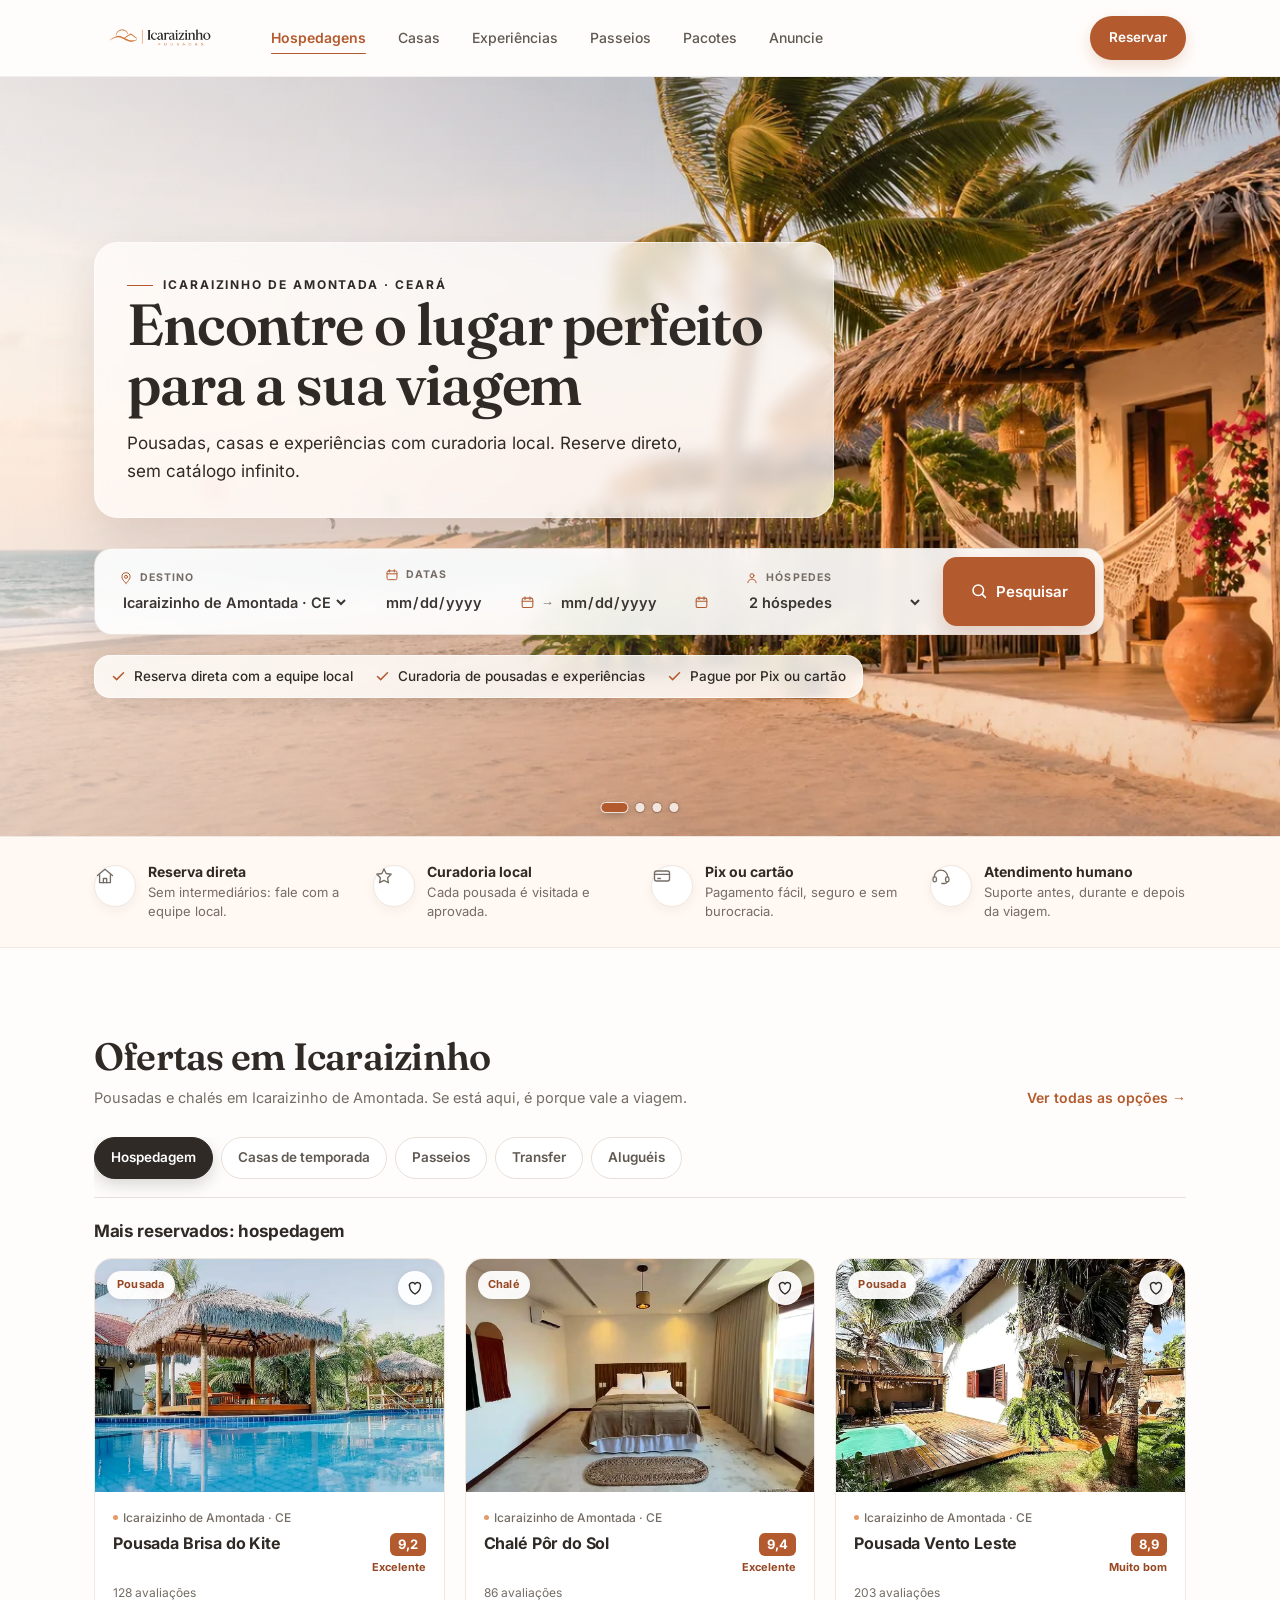
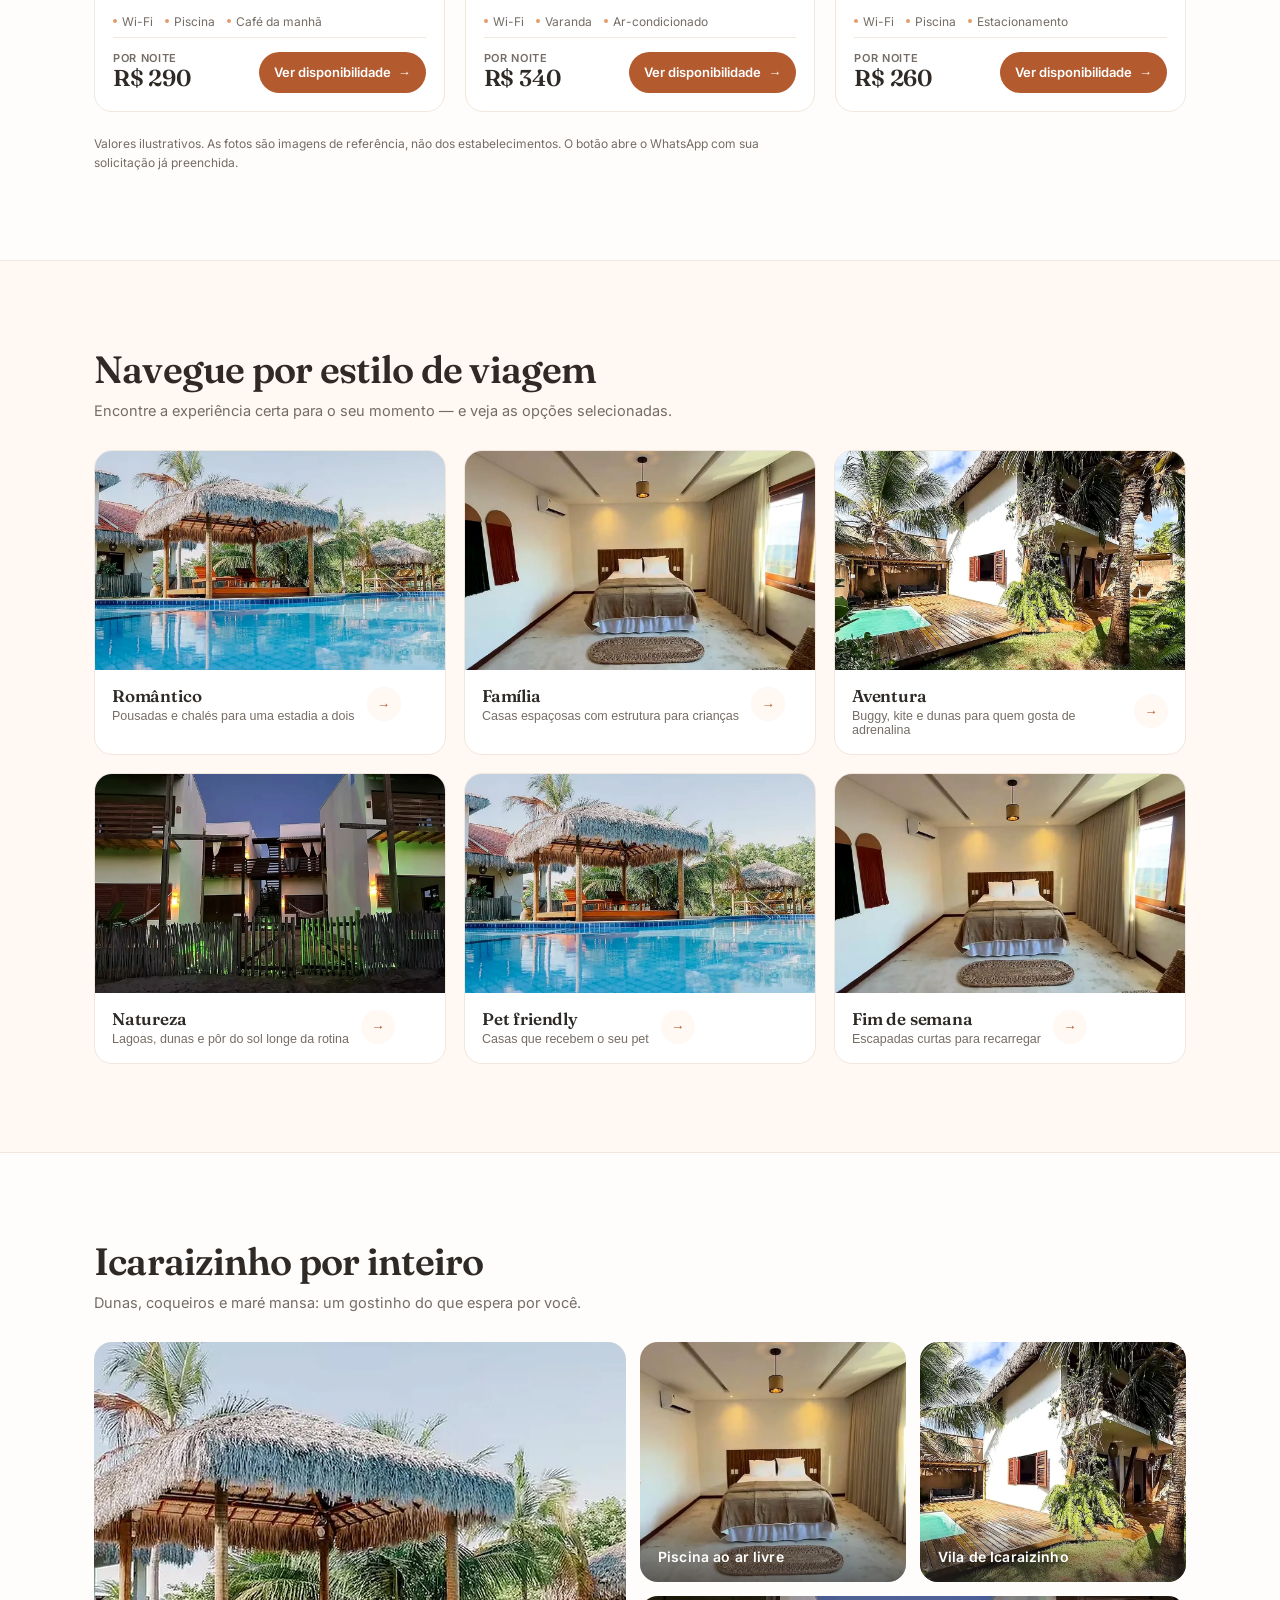
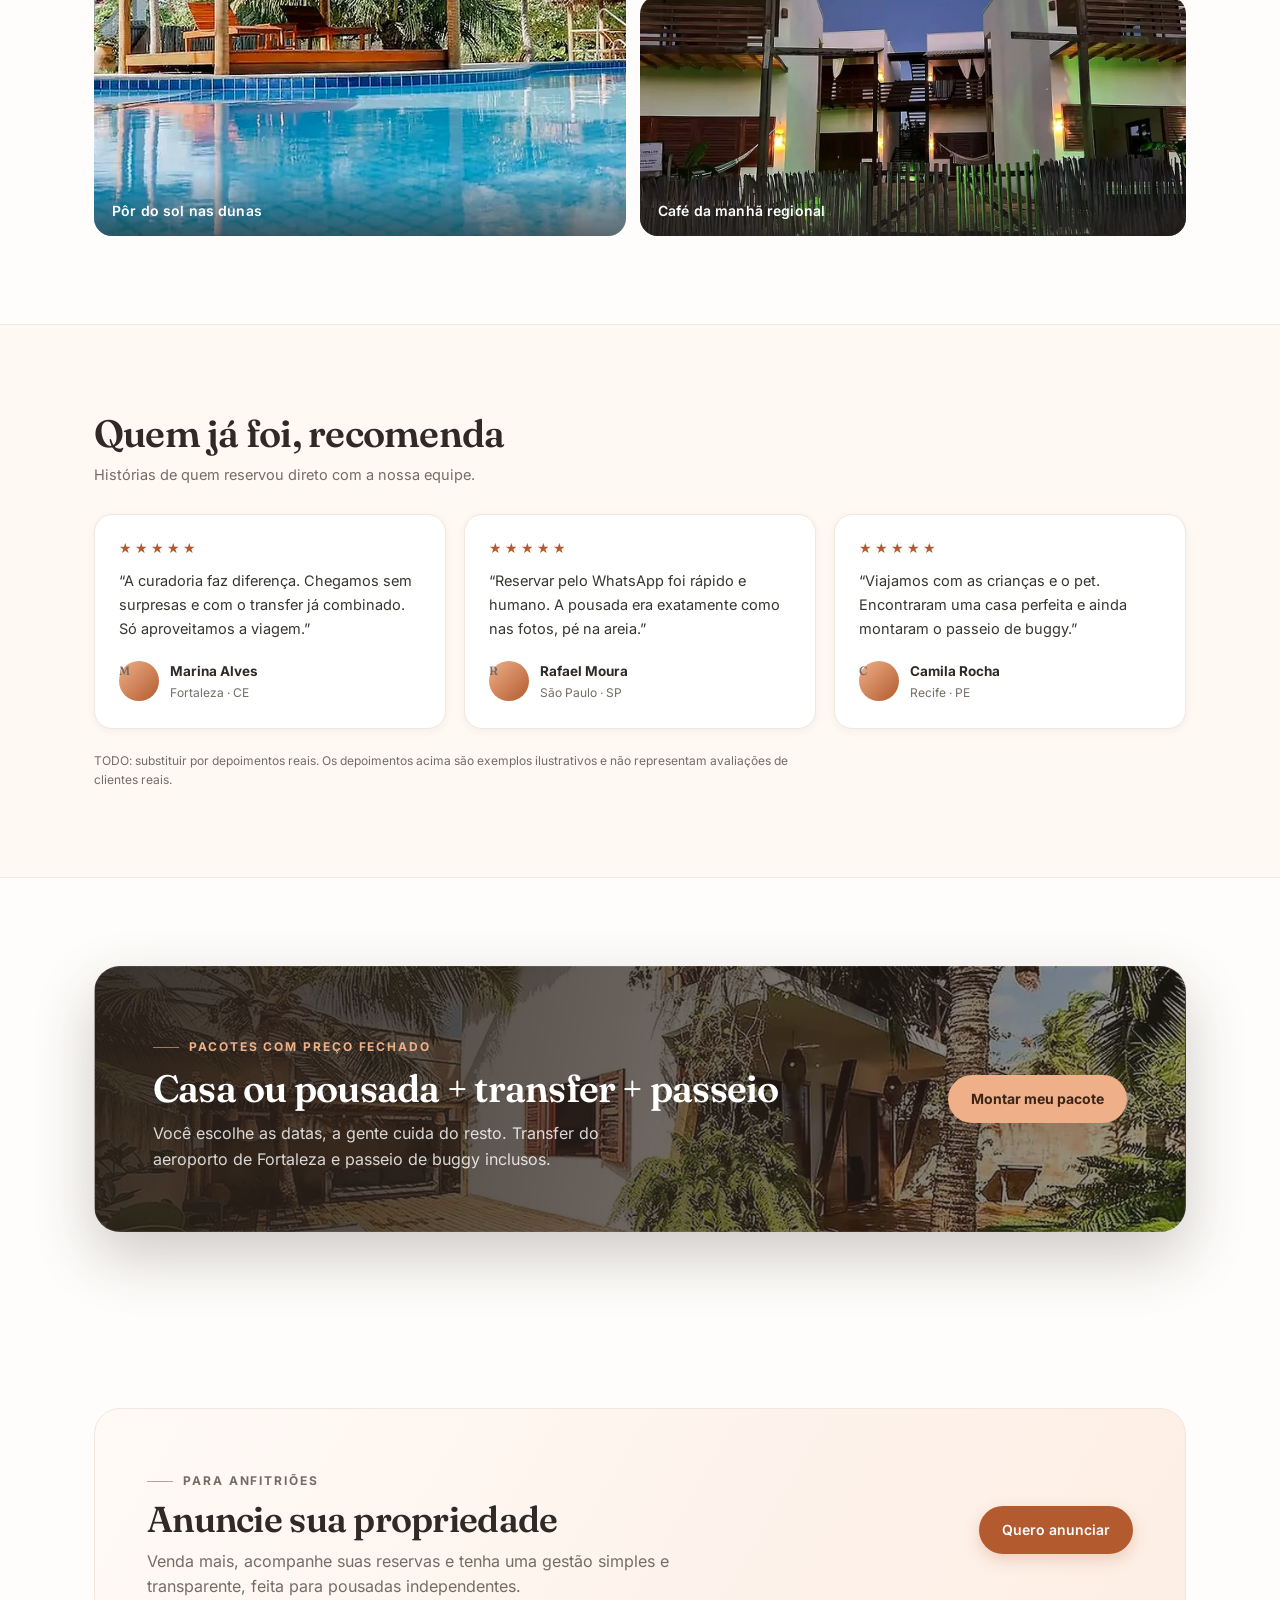
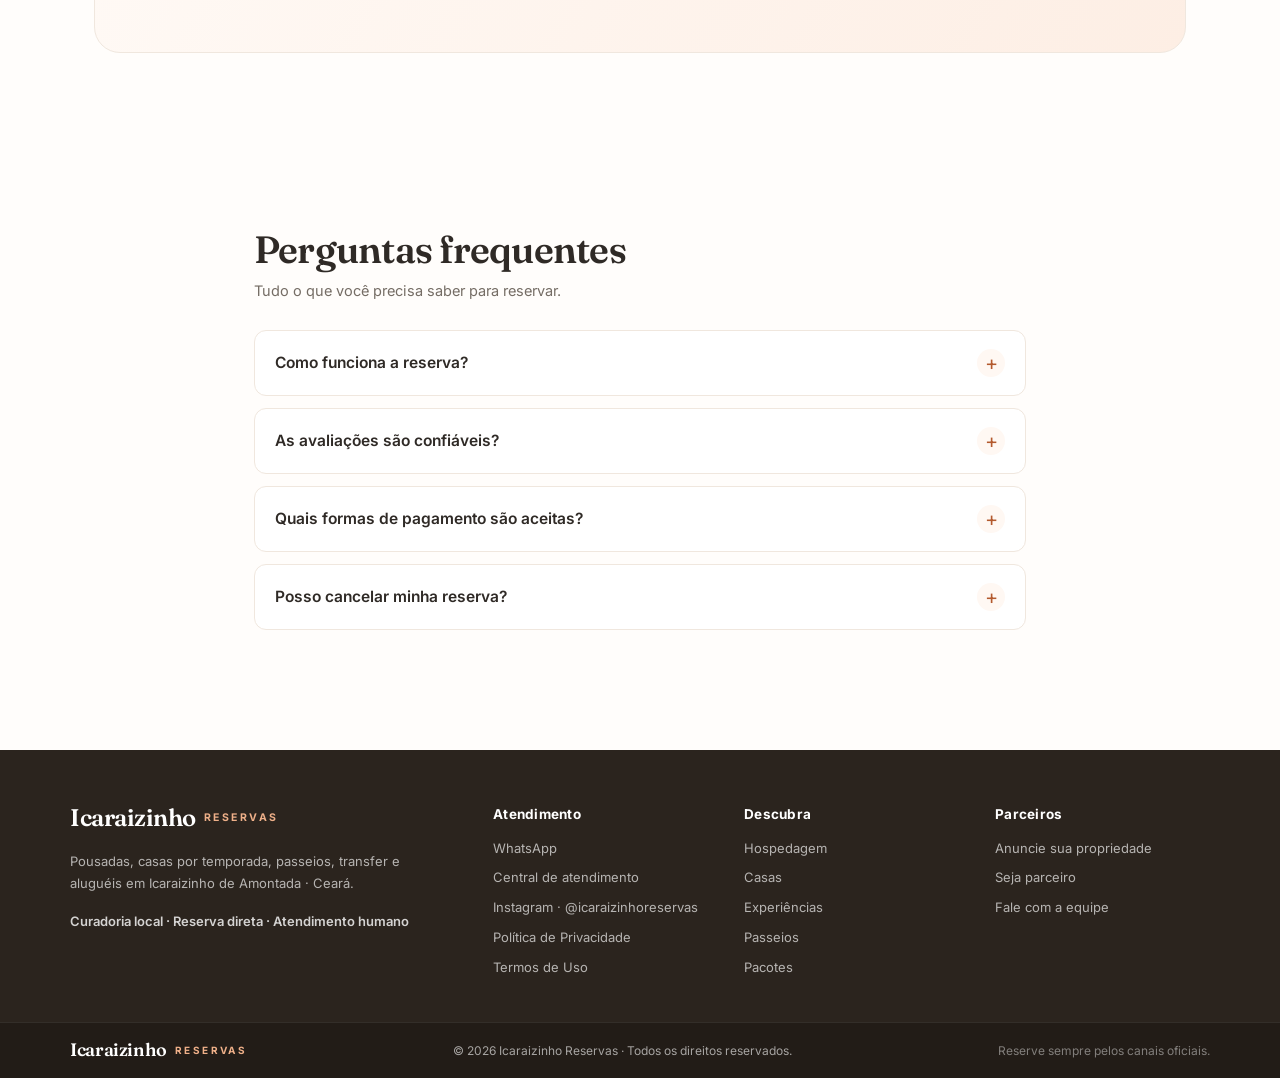
==== commit 8aa9aef0: "feat: adiciona páginas e menu de Casas e Passeios" ====
--- a/icaraizinho-reservas/index.html
+++ b/icaraizinho-reservas/index.html
@@ -97,7 +97,9 @@
 
     <nav class="main-nav" id="main-nav" aria-label="Navegação principal">
       <a href="#hospedagens" class="is-active">Hospedagens</a>
+      <a href="casas.html">Casas</a>
       <a href="#experiencias">Experiências</a>
+      <a href="passeios.html">Passeios</a>
       <a href="#pacotes">Pacotes</a>
       <a href="#anuncie">Anuncie</a>
     </nav>
@@ -392,7 +394,9 @@
     <div class="footer-col">
       <h4>Descubra</h4>
       <a href="#hospedagens">Hospedagem</a>
+      <a href="casas.html">Casas</a>
       <a href="#experiencias">Experiências</a>
+      <a href="passeios.html">Passeios</a>
       <a href="#pacotes">Pacotes</a>
     </div>
     <div class="footer-col">
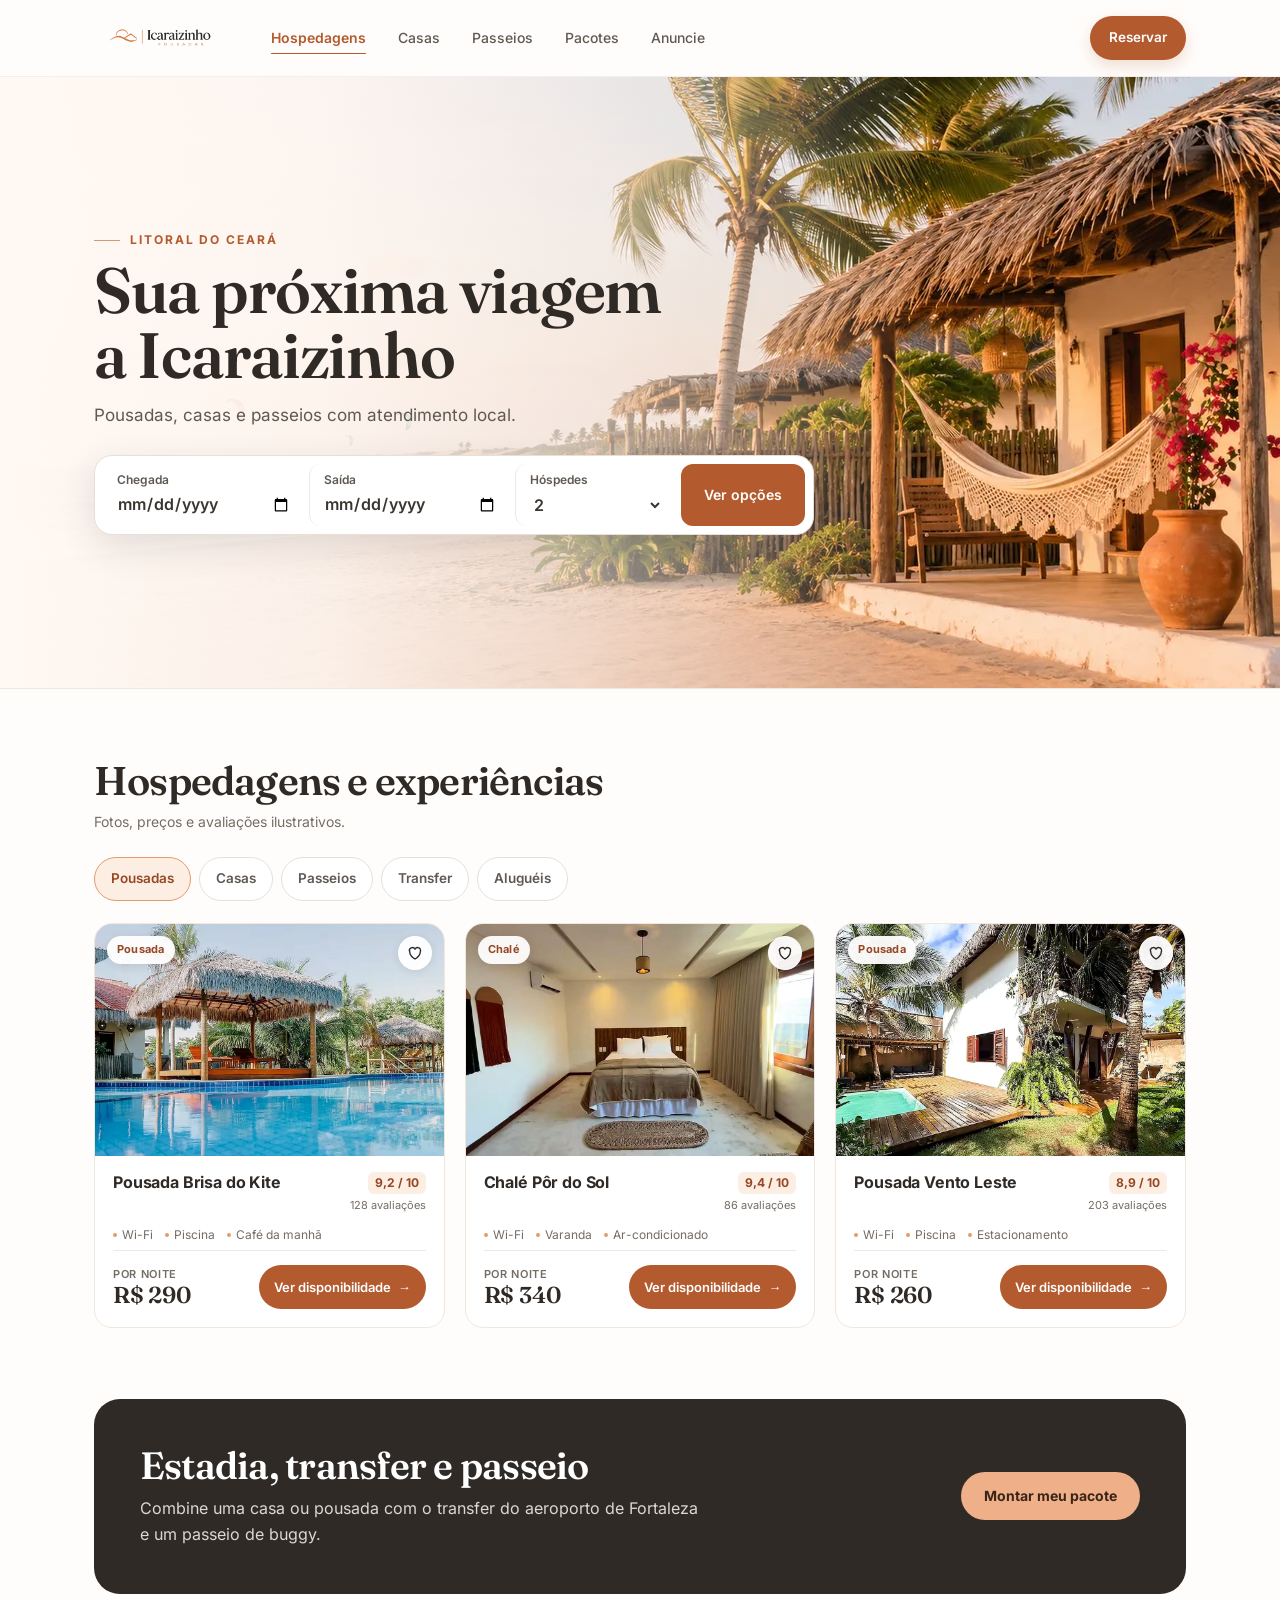
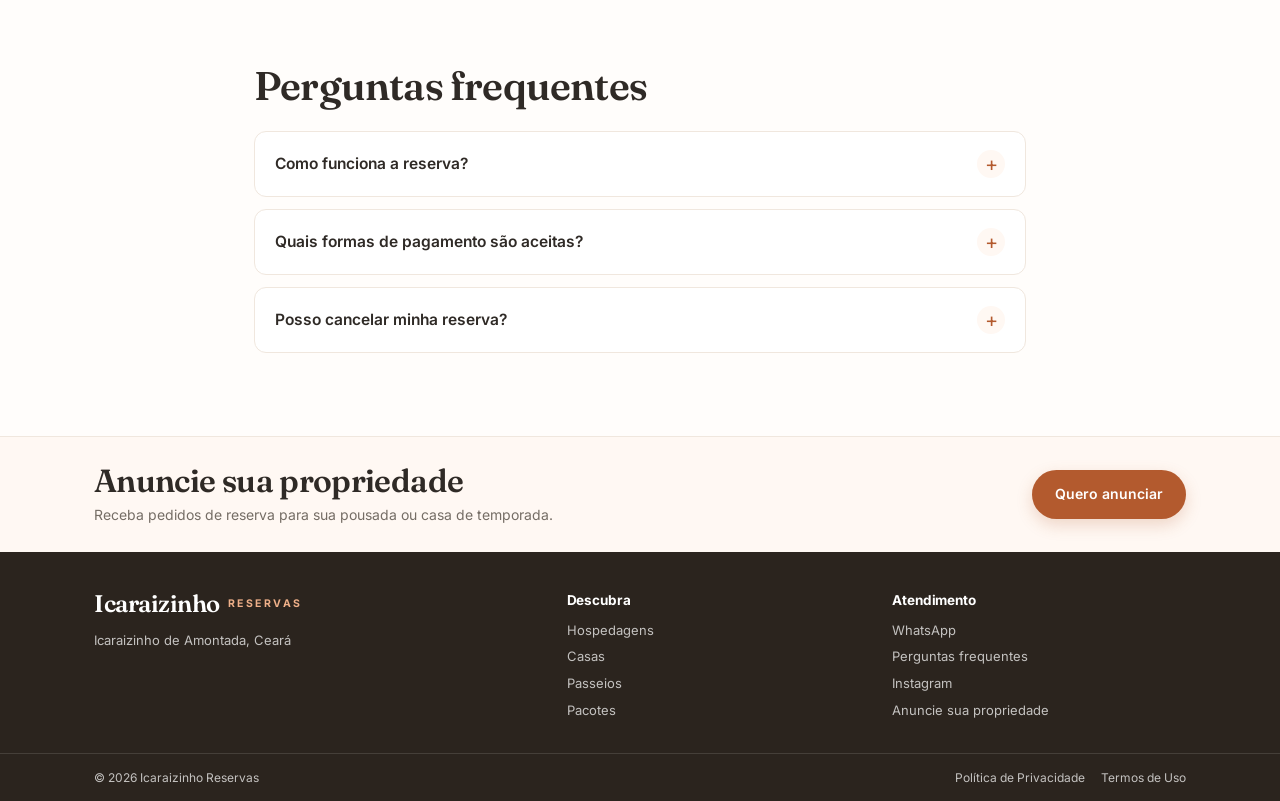
==== commit e4767bba: "Melhora a busca e simplifica a navegação do site" ====
--- a/icaraizinho-reservas/index.html
+++ b/icaraizinho-reservas/index.html
@@ -37,15 +37,7 @@
         "name": "Como funciona a reserva?",
         "acceptedAnswer": {
           "@type": "Answer",
-          "text": "Você busca pelas datas, escolhe a propriedade ou experiência e finaliza pelo WhatsApp com nossa equipe, que confirma a disponibilidade e o pagamento."
-        }
-      },
-      {
-        "@type": "Question",
-        "name": "As avaliações são confiáveis?",
-        "acceptedAnswer": {
-          "@type": "Answer",
-          "text": "TODO: revisar texto. As notas e os depoimentos exibidos neste site são ilustrativos e não correspondem a avaliações verificadas de reservas reais. Confirme detalhes e condições diretamente com a nossa equipe pelo WhatsApp antes de reservar."
+          "text": "Informe as datas e o número de hóspedes. Escolha uma opção no catálogo e consulte a disponibilidade pelo WhatsApp. A equipe confirma as datas e explica como pagar."
         }
       },
       {
@@ -82,7 +74,7 @@
     }
   }
   </script>
-  <link rel="preload" as="image" href="img/pousadas_melhoradas_fotos_e_ia/pousada-1-foto-melhorada.webp" imagesrcset="img/pousadas_melhoradas_fotos_e_ia/pousada-1-1280.webp 1280w, img/pousadas_melhoradas_fotos_e_ia/pousada-1-foto-melhorada.webp 1920w" imagesizes="100vw" type="image/webp">
+  <link rel="preload" as="image" href="img/refugio-hero-1672.webp" imagesrcset="img/refugio-hero-1280.webp 1280w, img/refugio-hero-1672.webp 1672w" imagesizes="100vw" type="image/webp">
   <link rel="stylesheet" href="css/style.css">
 </head>
 <body>
@@ -98,7 +90,6 @@
     <nav class="main-nav" id="main-nav" aria-label="Navegação principal">
       <a href="#hospedagens" class="is-active">Hospedagens</a>
       <a href="casas.html">Casas</a>
-      <a href="#experiencias">Experiências</a>
       <a href="passeios.html">Passeios</a>
       <a href="#pacotes">Pacotes</a>
       <a href="#anuncie">Anuncie</a>
@@ -115,206 +106,56 @@
 
 <main id="conteudo">
 
-  <section class="hero">
-    <div class="hero__slides" aria-hidden="true">
-      <div class="hero-slide">
-        <img src="img/refugio-hero-1672.webp" srcset="img/refugio-hero-1280.webp 1280w, img/refugio-hero-1672.webp 1672w" sizes="100vw" alt="" width="1672" height="941" fetchpriority="high" decoding="async">
-      </div>
-      <div class="hero-slide">
-        <img src="img/refugio-hero-1672.webp" srcset="img/refugio-hero-1280.webp 1280w, img/refugio-hero-1672.webp 1672w" sizes="100vw" alt="" width="1672" height="941" loading="lazy" decoding="async">
-      </div>
-      <div class="hero-slide">
-        <img src="img/refugio-hero-1672.webp" srcset="img/refugio-hero-1280.webp 1280w, img/refugio-hero-1672.webp 1672w" sizes="100vw" alt="" width="1672" height="941" loading="lazy" decoding="async">
-      </div>
-      <div class="hero-slide">
-        <img src="img/refugio-hero-1672.webp" srcset="img/refugio-hero-1280.webp 1280w, img/refugio-hero-1672.webp 1672w" sizes="100vw" alt="" width="1672" height="941" loading="lazy" decoding="async">
-      </div>
-    </div>
-    <div class="hero__shade" aria-hidden="true"></div>
-
+  <section class="hero" aria-labelledby="hero-title">
+    <img class="hero-image" src="img/refugio-hero-1672.webp" srcset="img/refugio-hero-1280.webp 1280w, img/refugio-hero-1672.webp 1672w" sizes="100vw" alt="" width="1672" height="941" fetchpriority="high" decoding="async">
     <div class="wrap">
       <div class="hero-copy">
-        <p class="eyebrow">Icaraizinho de Amontada · Ceará</p>
-        <h1>Encontre o lugar perfeito para a sua viagem</h1>
-        <p class="hero-sub">Pousadas, casas e experiências com curadoria local. Reserve direto, sem catálogo infinito.</p>
-      </div>
-
-      <form class="search" id="reservar" autocomplete="off" novalidate>
-        <div class="field field-dest">
-          <label for="dest">
-            <svg viewBox="0 0 24 24" aria-hidden="true"><path d="M12 21s7-6.1 7-11a7 7 0 1 0-14 0c0 4.9 7 11 7 11Z"/><circle cx="12" cy="10" r="2.6"/></svg>
-            Destino
-          </label>
-          <select id="dest" name="destino">
-            <option selected>Icaraizinho de Amontada · CE</option>
+        <p class="eyebrow">Litoral do Ceará</p>
+        <h1 id="hero-title">Sua próxima viagem a Icaraizinho</h1>
+        <p class="hero-sub">Pousadas, casas e passeios com atendimento local.</p>
+      </div>
+
+      <form class="search" id="reservar" role="search" aria-label="Buscar opções" autocomplete="off">
+        <label class="search-field">
+          <span>Chegada</span>
+          <input type="date" id="d-in" name="checkin">
+        </label>
+        <label class="search-field">
+          <span>Saída</span>
+          <input type="date" id="d-out" name="checkout">
+        </label>
+        <label class="search-field">
+          <span>Hóspedes</span>
+          <select id="pax" name="hospedes">
+            <option value="1">1</option>
+            <option value="2" selected>2</option>
+            <option value="3">3</option>
+            <option value="4">4</option>
+            <option value="5">5</option>
+            <option value="6">6</option>
+            <option value="7">7</option>
+            <option value="8">8</option>
+            <option value="9">9</option>
+            <option value="10">10</option>
           </select>
-        </div>
-        <div class="field field-dates">
-          <span class="field-label">
-            <svg viewBox="0 0 24 24" aria-hidden="true"><rect x="3.5" y="5" width="17" height="15" rx="2.5"/><path d="M8 3v4M16 3v4M3.5 10h17"/></svg>
-            Datas
-          </span>
-          <div class="dates">
-            <div class="date-input">
-              <input type="date" id="d-in" name="checkin" aria-label="Check-in">
-              <svg class="date-icon" viewBox="0 0 24 24" aria-hidden="true"><rect x="3.5" y="5" width="17" height="15" rx="2.5"/><path d="M8 3v4M16 3v4M3.5 10h17"/></svg>
-            </div>
-            <span class="date-sep" aria-hidden="true">→</span>
-            <div class="date-input">
-              <input type="date" id="d-out" name="checkout" aria-label="Check-out">
-              <svg class="date-icon" viewBox="0 0 24 24" aria-hidden="true"><rect x="3.5" y="5" width="17" height="15" rx="2.5"/><path d="M8 3v4M16 3v4M3.5 10h17"/></svg>
-            </div>
-          </div>
-        </div>
-        <div class="field field-guests">
-          <label for="pax">
-            <svg viewBox="0 0 24 24" aria-hidden="true"><circle cx="12" cy="8" r="3.4"/><path d="M5 20c0-3.6 3.1-6 7-6s7 2.4 7 6"/></svg>
-            Hóspedes
-          </label>
-          <select id="pax" name="hospedes">
-            <option value="1">1 hóspede</option>
-            <option value="2" selected>2 hóspedes</option>
-            <option value="3">3 hóspedes</option>
-            <option value="4">4 hóspedes</option>
-            <option value="5">5 hóspedes</option>
-            <option value="6">6 hóspedes</option>
-            <option value="10">7 a 10 hóspedes</option>
-          </select>
-        </div>
-        <button class="btn btn-search" type="submit">
-          <svg viewBox="0 0 24 24" aria-hidden="true"><circle cx="11" cy="11" r="7"/><path d="m16.5 16.5 4 4"/></svg>
-          Pesquisar
-        </button>
+        </label>
+        <button class="btn btn-search" type="submit">Ver opções</button>
       </form>
-      <p class="search-status" id="search-status" role="status" aria-live="polite"></p>
-
-      <div class="search-trust">
-        <span><svg viewBox="0 0 24 24" aria-hidden="true"><path d="m4 12 5 5L20 6"/></svg>Reserva direta com a equipe local</span>
-        <span><svg viewBox="0 0 24 24" aria-hidden="true"><path d="m4 12 5 5L20 6"/></svg>Curadoria de pousadas e experiências</span>
-        <span><svg viewBox="0 0 24 24" aria-hidden="true"><path d="m4 12 5 5L20 6"/></svg>Pague por Pix ou cartão</span>
-      </div>
-    </div>
-
-    <div class="hero__dots" id="hero-dots" aria-label="Navegação do carrossel"></div>
-  </section>
-
-  <section class="benefits" aria-label="Por que reservar com a gente">
-    <div class="wrap">
-      <div class="benefits-grid">
-        <div class="benefit">
-          <span class="benefit-icon"><svg viewBox="0 0 24 24" aria-hidden="true"><path d="M3 11.5 12 4l9 7.5"/><path d="M5.5 10.5V20h13v-9.5"/><path d="M10 20v-5h4v5"/></svg></span>
-          <div><b>Reserva direta</b><span>Sem intermediários: fale com a equipe local.</span></div>
-        </div>
-        <div class="benefit">
-          <span class="benefit-icon"><svg viewBox="0 0 24 24" aria-hidden="true"><path d="M12 3.5 14.6 9l6 .9-4.3 4.2 1 6-5.3-2.8L6.7 20l1-6L3.4 9.9l6-.9L12 3.5Z"/></svg></span>
-          <div><b>Curadoria local</b><span>Cada pousada é visitada e aprovada.</span></div>
-        </div>
-        <div class="benefit">
-          <span class="benefit-icon"><svg viewBox="0 0 24 24" aria-hidden="true"><rect x="3" y="6" width="18" height="12" rx="2.5"/><path d="M3 10h18"/><path d="M7 15h3"/></svg></span>
-          <div><b>Pix ou cartão</b><span>Pagamento fácil, seguro e sem burocracia.</span></div>
-        </div>
-        <div class="benefit">
-          <span class="benefit-icon"><svg viewBox="0 0 24 24" aria-hidden="true"><path d="M4 13a8 8 0 0 1 16 0"/><rect x="2.5" y="13" width="4" height="6" rx="2"/><rect x="17.5" y="13" width="4" height="6" rx="2"/><path d="M19.5 19a3 3 0 0 1-3 2H13"/></svg></span>
-          <div><b>Atendimento humano</b><span>Suporte antes, durante e depois da viagem.</span></div>
-        </div>
-      </div>
-    </div>
-  </section>
-
-  <section class="section" id="hospedagens">
+    </div>
+  </section>
+
+  <section class="section" id="hospedagens" aria-labelledby="catalog-title">
     <div class="wrap">
       <div class="section-head">
         <div>
-          <h2>Ofertas em Icaraizinho</h2>
-          <p id="s-dest">Propriedades selecionadas para você reservar direto.</p>
+          <h2 id="catalog-title" tabindex="-1">Hospedagens e experiências</h2>
+          <p>Fotos, preços e avaliações ilustrativos.</p>
         </div>
-        <a class="section-link" href="#experiencias">Ver todas as opções →</a>
-      </div>
-
-      <div class="tabs" role="group" aria-label="Filtrar por categoria" id="tabs"></div>
-      <h3 class="grid-title" id="t-dest">Mais reservados</h3>
+      </div>
+
+      <div class="tabs" role="group" aria-label="Filtrar por categoria" id="experiencias"></div>
       <div class="cards" id="grid"></div>
-      <noscript><p class="note">Ative o JavaScript para ver as propriedades e experiências.</p></noscript>
-      <p class="note">Valores ilustrativos. As fotos são imagens de referência, não dos estabelecimentos. O botão abre o WhatsApp com sua solicitação já preenchida.</p>
-    </div>
-  </section>
-
-  <section class="section section-soft" id="experiencias">
-    <div class="wrap">
-      <div class="section-head">
-        <div>
-          <h2>Navegue por estilo de viagem</h2>
-          <p>Encontre a experiência certa para o seu momento — e veja as opções selecionadas.</p>
-        </div>
-      </div>
-      <div class="styles-grid" id="cats"></div>
-    </div>
-  </section>
-
-  <section class="section" id="galeria">
-    <div class="wrap">
-      <div class="section-head">
-        <div>
-          <h2>Icaraizinho por inteiro</h2>
-          <p>Dunas, coqueiros e maré mansa: um gostinho do que espera por você.</p>
-        </div>
-      </div>
-      <div class="gallery-grid">
-        <figure class="gallery-item">
-          <img src="img/pousadas_melhoradas_fotos_e_ia/pousada-1-foto-melhorada.webp" srcset="img/pousadas_melhoradas_fotos_e_ia/pousada-1-1280.webp 1280w, img/pousadas_melhoradas_fotos_e_ia/pousada-1-foto-melhorada.webp 1920w" sizes="(max-width: 680px) 100vw, 50vw" alt="Pôr do sol visto de uma pousada em Icaraizinho" width="1920" height="1080" loading="lazy" decoding="async">
-          <figcaption>Pôr do sol nas dunas</figcaption>
-        </figure>
-        <figure class="gallery-item">
-          <img src="img/pousadas_melhoradas_fotos_e_ia/pousada-2-1280.webp" srcset="img/pousadas_melhoradas_fotos_e_ia/pousada-2-1280.webp 1280w, img/pousadas_melhoradas_fotos_e_ia/pousada-2-foto-melhorada.webp 1920w" sizes="(max-width: 680px) 100vw, 25vw" alt="Área de piscina de uma pousada em Icaraizinho" width="1280" height="720" loading="lazy" decoding="async">
-          <figcaption>Piscina ao ar livre</figcaption>
-        </figure>
-        <figure class="gallery-item">
-          <img src="img/pousadas_melhoradas_fotos_e_ia/pousada-3-1280.webp" srcset="img/pousadas_melhoradas_fotos_e_ia/pousada-3-1280.webp 1280w, img/pousadas_melhoradas_fotos_e_ia/pousada-3-foto-melhorada.webp 1920w" sizes="(max-width: 680px) 100vw, 25vw" alt="Vila e coqueiros de Icaraizinho de Amontada" width="1280" height="720" loading="lazy" decoding="async">
-          <figcaption>Vila de Icaraizinho</figcaption>
-        </figure>
-        <figure class="gallery-item">
-          <img src="img/pousadas_melhoradas_fotos_e_ia/pousada-4-1280.webp" srcset="img/pousadas_melhoradas_fotos_e_ia/pousada-4-1280.webp 1280w, img/pousadas_melhoradas_fotos_e_ia/pousada-4-foto-melhorada.webp 1920w" sizes="(max-width: 680px) 100vw, 50vw" alt="Café da manhã servido em uma pousada de Icaraizinho" width="1280" height="720" loading="lazy" decoding="async">
-          <figcaption>Café da manhã regional</figcaption>
-        </figure>
-      </div>
-    </div>
-  </section>
-
-  <section class="section section-soft" id="depoimentos">
-    <div class="wrap">
-      <div class="section-head">
-        <div>
-          <h2>Quem já foi, recomenda</h2>
-          <p>Histórias de quem reservou direto com a nossa equipe.</p>
-        </div>
-      </div>
-      <div class="testimonials-grid">
-        <article class="testimonial">
-          <p class="stars" aria-label="Nota 5 de 5">★★★★★</p>
-          <blockquote>“A curadoria faz diferença. Chegamos sem surpresas e com o transfer já combinado. Só aproveitamos a viagem.”</blockquote>
-          <div class="testimonial-author">
-            <span class="avatar">M</span>
-            <div><b>Marina Alves</b><span>Fortaleza · CE</span></div>
-          </div>
-        </article>
-        <article class="testimonial">
-          <p class="stars" aria-label="Nota 5 de 5">★★★★★</p>
-          <blockquote>“Reservar pelo WhatsApp foi rápido e humano. A pousada era exatamente como nas fotos, pé na areia.”</blockquote>
-          <div class="testimonial-author">
-            <span class="avatar">R</span>
-            <div><b>Rafael Moura</b><span>São Paulo · SP</span></div>
-          </div>
-        </article>
-        <article class="testimonial">
-          <p class="stars" aria-label="Nota 5 de 5">★★★★★</p>
-          <blockquote>“Viajamos com as crianças e o pet. Encontraram uma casa perfeita e ainda montaram o passeio de buggy.”</blockquote>
-          <div class="testimonial-author">
-            <span class="avatar">C</span>
-            <div><b>Camila Rocha</b><span>Recife · PE</span></div>
-          </div>
-        </article>
-      </div>
-      <p class="note">TODO: substituir por depoimentos reais. Os depoimentos acima são exemplos ilustrativos e não representam avaliações de clientes reais.</p>
+      <noscript><p class="note">Ative o JavaScript para ver o catálogo.</p></noscript>
     </div>
   </section>
 
@@ -322,24 +163,10 @@
     <div class="wrap">
       <div class="cta-band">
         <div class="cta-copy">
-          <p class="eyebrow">Pacotes com preço fechado</p>
-          <h2>Casa ou pousada + transfer + passeio</h2>
-          <p>Você escolhe as datas, a gente cuida do resto. Transfer do aeroporto de Fortaleza e passeio de buggy inclusos.</p>
+          <h2>Estadia, transfer e passeio</h2>
+          <p>Combine uma casa ou pousada com o transfer do aeroporto de Fortaleza e um passeio de buggy.</p>
         </div>
         <a class="btn btn-accent" id="pk" href="#" target="_blank" rel="noopener">Montar meu pacote</a>
-      </div>
-    </div>
-  </section>
-
-  <section class="section" id="anuncie">
-    <div class="wrap">
-      <div class="advertise">
-        <div>
-          <p class="eyebrow">Para anfitriões</p>
-          <h2>Anuncie sua propriedade</h2>
-          <p>Venda mais, acompanhe suas reservas e tenha uma gestão simples e transparente, feita para pousadas independentes.</p>
-        </div>
-        <a class="btn btn-primary" id="anuncie-cta" href="#" target="_blank" rel="noopener">Quero anunciar</a>
       </div>
     </div>
   </section>
@@ -349,16 +176,11 @@
       <div class="section-head">
         <div>
           <h2>Perguntas frequentes</h2>
-          <p>Tudo o que você precisa saber para reservar.</p>
         </div>
       </div>
       <details>
         <summary>Como funciona a reserva?</summary>
-        <p>Você busca pelas datas, escolhe a propriedade ou experiência e finaliza pelo WhatsApp com nossa equipe, que confirma a disponibilidade e o pagamento.</p>
-      </details>
-      <details>
-        <summary>As avaliações são confiáveis?</summary>
-        <p>TODO: revisar texto. As notas e os depoimentos exibidos neste site são ilustrativos e não correspondem a avaliações verificadas de reservas reais. Confirme detalhes e condições diretamente com a nossa equipe pelo WhatsApp antes de reservar.</p>
+        <p>Informe as datas e o número de hóspedes. Escolha uma opção no catálogo e consulte a disponibilidade pelo WhatsApp. A equipe confirma as datas e explica como pagar.</p>
       </details>
       <details>
         <summary>Quais formas de pagamento são aceitas?</summary>
@@ -371,6 +193,16 @@
     </div>
   </section>
 
+  <section class="partner-section" id="anuncie">
+    <div class="wrap advertise">
+      <div>
+        <h2>Anuncie sua propriedade</h2>
+        <p>Receba pedidos de reserva para sua pousada ou casa de temporada.</p>
+      </div>
+      <a class="btn btn-primary" id="anuncie-cta" href="#" target="_blank" rel="noopener">Quero anunciar</a>
+    </div>
+  </section>
+
 </main>
 
 <footer class="site-footer">
@@ -380,40 +212,30 @@
         <span class="brand-mark">Icaraizinho</span>
         <span class="brand-sub">Reservas</span>
       </a>
-      <p>Pousadas, casas por temporada, passeios, transfer e aluguéis em Icaraizinho de Amontada · Ceará.</p>
-      <p class="footer-trust">Curadoria local · Reserva direta · Atendimento humano</p>
+      <p>Icaraizinho de Amontada, Ceará</p>
+    </div>
+    <div class="footer-col">
+      <h4>Descubra</h4>
+      <a href="#hospedagens">Hospedagens</a>
+      <a href="casas.html">Casas</a>
+      <a href="passeios.html">Passeios</a>
+      <a href="#pacotes">Pacotes</a>
     </div>
     <div class="footer-col">
       <h4>Atendimento</h4>
       <a href="#" id="footer-wa" target="_blank" rel="noopener">WhatsApp</a>
-      <a href="#faq">Central de atendimento</a>
-      <a href="https://instagram.com/icaraizinhoreservas" target="_blank" rel="noopener">Instagram · @icaraizinhoreservas</a>
-      <a href="privacidade.html">Política de Privacidade</a>
-      <a href="termos.html">Termos de Uso</a>
-    </div>
-    <div class="footer-col">
-      <h4>Descubra</h4>
-      <a href="#hospedagens">Hospedagem</a>
-      <a href="casas.html">Casas</a>
-      <a href="#experiencias">Experiências</a>
-      <a href="passeios.html">Passeios</a>
-      <a href="#pacotes">Pacotes</a>
-    </div>
-    <div class="footer-col">
-      <h4>Parceiros</h4>
+      <a href="#faq">Perguntas frequentes</a>
+      <a href="https://instagram.com/icaraizinhoreservas" target="_blank" rel="noopener">Instagram</a>
       <a href="#anuncie">Anuncie sua propriedade</a>
-      <a href="#anuncie">Seja parceiro</a>
-      <a href="#faq">Fale com a equipe</a>
     </div>
   </div>
   <div class="footer-bottom">
     <div class="wrap footer-bottom-inner">
-      <a class="brand brand-light" href="#conteudo">
-        <span class="brand-mark">Icaraizinho</span>
-        <span class="brand-sub">Reservas</span>
-      </a>
-      <p>© 2026 Icaraizinho Reservas · Todos os direitos reservados.</p>
-      <p>Reserve sempre pelos canais oficiais.</p>
+      <p>© 2026 Icaraizinho Reservas</p>
+      <nav class="footer-legal" aria-label="Informações legais">
+        <a href="privacidade.html">Política de Privacidade</a>
+        <a href="termos.html">Termos de Uso</a>
+      </nav>
     </div>
   </div>
 </footer>
--- a/icaraizinho-reservas/css/style.css
+++ b/icaraizinho-reservas/css/style.css
@@ -148,171 +148,120 @@
 
 /* Hero */
 .hero{
-  position:relative;overflow:hidden;isolation:isolate;
-  display:flex;align-items:center;
-  min-height:min(88vh,760px);
+  position:relative;
+  isolation:isolate;
+  display:grid;
+  align-items:center;
+  min-height:clamp(480px,68vh,620px);
+  padding:64px 0;
   background:var(--cream);
   border-bottom:1px solid var(--hairline);
-  padding:clamp(88px,12vh,132px) 0 clamp(72px,9vh,96px);
-}
-.hero > .wrap{width:100%}
-.hero__slides,.hero-slide,.hero__shade{position:absolute;inset:0}
-.hero__slides{z-index:0}
-.hero-slide{position:absolute;inset:0;overflow:hidden;opacity:0;will-change:opacity}
-.hero-slide img{
-  position:absolute;inset:0;width:100%;height:100%;
-  object-fit:cover;object-position:center;pointer-events:none;
-}
-.hero-slide:nth-child(1) img{object-position:54% 48%}
-.hero-slide:nth-child(2) img{object-position:54% 96%}
-.hero-slide:nth-child(3) img{object-position:50% 4%}
-.hero-slide:nth-child(4) img{object-position:45% 86%}
-.hero-slide.is-active{opacity:1;z-index:1}
-.hero-slide.is-entering{opacity:0;z-index:2;animation:hero-fade-in 1.2s ease forwards}
-@keyframes hero-fade-in{from{opacity:0}to{opacity:1}}
-.hero__shade{
-  z-index:3;pointer-events:none;
-  background:
-    linear-gradient(95deg,
-      rgba(255,253,251,.55) 0%,
-      rgba(255,253,251,.35) 28%,
-      rgba(255,253,251,.12) 45%,
-      rgba(255,253,251,0) 58%),
-    linear-gradient(180deg,rgba(47,42,38,.14) 0%,rgba(47,42,38,0) 26%,rgba(47,42,38,0) 74%,rgba(47,42,38,.12) 100%);
-}
-.hero .wrap{position:relative;z-index:4}
-.hero-copy{
-  width:fit-content;max-width:min(100%,740px);
-  padding:clamp(20px,3vw,32px);
-  border:1px solid rgba(255,255,255,.55);border-radius:24px;
-  background:rgba(255,253,251,.75);
-  box-shadow:0 18px 44px rgba(47,42,38,.12);
-  -webkit-backdrop-filter:blur(8px) saturate(120%);backdrop-filter:blur(8px) saturate(120%);
-}
-.hero-copy .eyebrow{color:var(--brand)}
-.hero-copy .eyebrow::before{background:var(--terracotta);opacity:1}
-.hero h1{font-size:clamp(34px,5vw,58px);max-width:820px;font-weight:600;line-height:1.04;color:var(--brand)}
-.hero-sub{max-width:590px;margin-top:16px;color:var(--brand);font-size:17px;line-height:1.6}
-.hero__dots{
-  position:absolute;left:50%;bottom:24px;transform:translateX(-50%);z-index:5;
-  display:flex;align-items:center;gap:8px;
-}
-.hero-dot{
-  width:9px;height:9px;padding:0;border:0;border-radius:999px;cursor:pointer;
-  background:rgba(255,255,255,.75);
-  box-shadow:0 0 0 1px rgba(47,42,38,.25),0 2px 6px rgba(47,42,38,.18);
-  transition:width .25s,background .25s,transform .2s,box-shadow .25s;
-}
-.hero-dot:hover{background:#fff}
-.hero-dot.is-active{width:26px;background:var(--terracotta);box-shadow:0 0 0 1px rgba(255,255,255,.75),0 2px 8px rgba(47,42,38,.3)}
+}
+.hero-image,.hero::before{
+  position:absolute;
+  inset:0;
+  width:100%;
+  height:100%;
+  pointer-events:none;
+}
+.hero-image{
+  z-index:-2;
+  object-fit:cover;
+  object-position:center 55%;
+}
+.hero::before{
+  content:"";
+  z-index:-1;
+  background:linear-gradient(90deg,
+    var(--cream) 0%,
+    rgba(255,248,243,.9) 25%,
+    rgba(255,248,243,.58) 46%,
+    rgba(255,248,243,0) 72%);
+}
+.hero-copy{max-width:620px}
+.hero h1{
+  margin-top:8px;
+  font-size:clamp(42px,5vw,66px);
+  line-height:1.02;
+  text-wrap:balance;
+}
+.hero-sub{margin-top:14px;color:var(--brand-2);font-size:17px}
 
 /* Search */
 .search{
-  display:grid;grid-template-columns:1.25fr 1.7fr 1fr auto;gap:4px;
-  background:rgba(255,255,255,.9);border:1px solid rgba(232,224,216,.9);border-radius:var(--radius-lg);
-  padding:8px;margin:30px 0 0;max-width:1010px;
-  box-shadow:0 18px 50px rgba(47,42,38,.1);
-  -webkit-backdrop-filter:blur(8px);backdrop-filter:blur(8px);
-}
-.field{
-  display:flex;flex-direction:column;justify-content:center;gap:5px;
-  padding:9px 15px;min-width:0;
-  border:1px solid transparent;border-radius:12px;background:transparent;
-  transition:background .18s,border-color .18s;
-}
-.field:hover{background:var(--cream)}
-.field:focus-within{background:#fff;border-color:var(--peach);box-shadow:0 0 0 3px rgba(239,176,137,.18)}
-.field label,.field-label{
-  display:flex;align-items:center;gap:7px;font-size:10.5px;font-weight:700;
-  color:var(--muted);letter-spacing:.1em;text-transform:uppercase;
-}
-.field label svg,.field-label svg{
-  width:14px;height:14px;fill:none;stroke:currentColor;stroke-width:1.7;
-  stroke-linecap:round;stroke-linejoin:round;color:var(--terracotta);flex:0 0 auto;
-}
-.field input,.field select{
-  border:0;background:transparent;font:inherit;font-family:var(--font-body);font-size:14.5px;font-weight:600;
-  color:var(--ink);padding:1px 0;width:100%;cursor:pointer;min-width:0;text-overflow:ellipsis;
-}
-.field input:focus,.field select:focus{outline:none}
-.field select option{color:var(--ink)}
-.dates{display:grid;grid-template-columns:1fr auto 1fr;align-items:center;gap:6px}
-.date-input{position:relative;display:flex;align-items:center;min-width:0}
-.date-input input[type="date"]{
-  position:relative;width:100%;min-width:0;min-height:22px;
-  padding-right:18px;font-variant-numeric:tabular-nums;
-}
-.date-input input[type="date"]::-webkit-calendar-picker-indicator{
-  position:absolute;inset:0;width:100%;height:100%;opacity:0;cursor:pointer;
-}
-.date-icon{
-  position:absolute;right:0;width:15px;height:15px;pointer-events:none;
-  fill:none;stroke:var(--terracotta);stroke-width:1.7;stroke-linecap:round;stroke-linejoin:round;
-}
-.date-sep{color:var(--muted);font-size:13px;flex:0 0 auto}
+  display:grid;
+  grid-template-columns:repeat(2,minmax(0,1fr)) minmax(0,.8fr) auto;
+  gap:4px;
+  max-width:720px;
+  margin-top:26px;
+  padding:8px;
+  background:var(--white);
+  border:1px solid var(--line);
+  border-radius:var(--radius-lg);
+  box-shadow:0 12px 36px rgba(47,42,38,.12);
+}
+.search-field{
+  display:flex;
+  flex-direction:column;
+  justify-content:center;
+  gap:1px;
+  min-width:0;
+  padding:6px 14px;
+  border-radius:var(--radius);
+  color:var(--brand-2);
+  font-size:12px;
+  font-weight:600;
+}
+.search-field + .search-field{border-inline-start:1px solid var(--hairline)}
+.search-field:hover,.search-field:focus-within{background:var(--cream)}
+.search-field input,.search-field select{
+  width:100%;
+  min-width:0;
+  min-height:30px;
+  padding:0;
+  border:0;
+  background:transparent;
+  color:var(--ink);
+  font:inherit;
+  font-size:16px;
+}
+.search-field input{font-variant-numeric:tabular-nums}
+.search-field input::-webkit-date-and-time-value{text-align:start}
+.search-field :is(input,select):focus-visible{outline-offset:1px}
 .btn-search{
-  align-self:stretch;background:var(--terracotta);color:#fff;
-  font-size:15px;font-weight:600;border-radius:14px;padding:0 26px;
-  box-shadow:0 8px 20px rgba(179,90,46,.22);
-}
-.btn-search:hover{background:var(--terracotta-deep);transform:translateY(-1px)}
-.btn-search svg{width:18px;height:18px;fill:none;stroke:currentColor;stroke-width:2;stroke-linecap:round}
-.search-status{
-  max-width:1010px;margin:12px 0 0;font-size:13.5px;font-weight:600;color:var(--terracotta-deep);
-}
-.search-status:empty{display:none}
-.search-trust{
-  display:inline-flex;flex-wrap:wrap;gap:10px 22px;margin-top:20px;max-width:100%;
-  padding:10px 16px;border:1px solid rgba(255,255,255,.55);border-radius:16px;
-  background:rgba(255,253,251,.85);color:var(--brand);font-size:13.5px;font-weight:500;
-  box-shadow:0 8px 24px rgba(47,42,38,.1);
-  -webkit-backdrop-filter:blur(6px);backdrop-filter:blur(6px);
-}
-.search-trust span{display:inline-flex;align-items:center;gap:8px}
-.search-trust svg{width:15px;height:15px;fill:none;stroke:var(--terracotta);stroke-width:2.4;stroke-linecap:round;stroke-linejoin:round}
-
-/* Benefits strip */
-.benefits{background:var(--cream);border-bottom:1px solid var(--hairline);padding:26px 0}
-.benefits-grid{display:grid;grid-template-columns:repeat(4,1fr);gap:22px}
-.benefit{display:flex;align-items:flex-start;gap:12px}
-.benefit-icon{
-  flex:0 0 auto;width:42px;height:42px;border-radius:50%;
-  display:inline-flex;align-items:center;justify-content:center;
-  background:#fff;border:1px solid var(--hairline);color:var(--terracotta);
-  box-shadow:0 4px 12px rgba(47,42,38,.05);
-}
-.benefit-icon svg{width:20px;height:20px;fill:none;stroke:currentColor;stroke-width:1.6;stroke-linecap:round;stroke-linejoin:round}
-.benefit b{display:block;font-size:14px;font-weight:700;color:var(--brand);line-height:1.3}
-.benefit span{display:block;font-size:13px;color:var(--muted);margin-top:2px;line-height:1.45}
+  min-height:48px;
+  padding:8px 22px;
+  border-radius:var(--radius);
+  background:var(--terracotta);
+  color:var(--white);
+}
+.btn-search:hover{background:var(--terracotta-deep)}
 
 /* Sections */
-.section{padding:clamp(52px,7vw,88px) 0}
-.section-soft{background:var(--cream);border-top:1px solid var(--hairline);border-bottom:1px solid var(--hairline)}
-.section-head{display:flex;justify-content:space-between;align-items:flex-end;gap:20px;flex-wrap:wrap;margin-bottom:28px}
-.section-head h2{font-size:clamp(26px,3.4vw,38px);color:var(--brand);line-height:1.08}
-.section-head p{margin-top:9px;color:var(--muted);max-width:620px;font-size:14.5px}
-.section-link{font-size:14px;font-weight:600;color:var(--link);transition:gap .2s}
-.section-link:hover{text-decoration:underline}
+.section{padding:clamp(44px,5.5vw,72px) 0}
+.section + .section{padding-top:0}
+.section-head{margin-bottom:24px}
+.section-head h1,.section-head h2{font-size:clamp(28px,3.4vw,40px);line-height:1.08}
+.section-head p{margin-top:8px;color:var(--muted);font-size:14px}
 
 /* Tabs */
-.tabs{display:flex;gap:8px;overflow-x:auto;padding-bottom:18px;margin-bottom:24px;border-bottom:1px solid var(--line);scrollbar-width:thin}
+.tabs{display:flex;flex-wrap:wrap;gap:8px;margin-bottom:22px}
 .tab{
   flex:0 0 auto;background:#fff;border:1px solid var(--line);border-radius:999px;
-  padding:9px 16px;font:inherit;font-family:var(--font-body);font-size:13.5px;font-weight:600;color:var(--brand-2);cursor:pointer;
-  transition:background .18s,color .18s,border-color .18s,box-shadow .18s;
+  min-height:44px;padding:8px 16px;font:inherit;font-size:13.5px;font-weight:600;color:var(--brand-2);cursor:pointer;
+  transition:background .18s,color .18s,border-color .18s;
 }
 .tab:hover{border-color:var(--peach);color:var(--terracotta);background:var(--cream)}
-.tab[aria-pressed="true"]{background:var(--brand);border-color:var(--brand);color:#fff;box-shadow:0 6px 16px rgba(47,42,38,.18)}
-.grid-title{font-size:17px;font-weight:700;color:var(--brand);margin-bottom:18px;font-family:var(--font-body)}
+.tab[aria-pressed="true"]{background:var(--peach-soft);border-color:var(--peach-deep);color:var(--terracotta-deep)}
 
 /* Property cards */
 .cards{display:grid;grid-template-columns:repeat(auto-fill,minmax(275px,1fr));gap:20px}
 .card{
   background:#fff;border:1px solid var(--hairline);border-radius:var(--radius-lg);
   overflow:hidden;display:flex;flex-direction:column;
-  transition:box-shadow .25s,border-color .25s,transform .25s;
-}
-.card:hover{box-shadow:var(--shadow-hover);border-color:var(--peach);transform:translateY(-3px)}
+  transition:border-color .2s,box-shadow .2s;
+}
+.card:focus-within,.card:hover{border-color:var(--peach);box-shadow:var(--shadow)}
 .card-media{position:relative;aspect-ratio:3/2;overflow:hidden;background:linear-gradient(135deg,var(--g1,#efb089),var(--g2,#b35a2e))}
 .card-media img{width:100%;height:100%;object-fit:cover;transition:transform .5s}
 .card:hover .card-media img{transform:scale(1.05)}
@@ -333,29 +282,24 @@
 .card-wish.is-saved{color:var(--terracotta)}
 .card-wish.is-saved svg{fill:currentColor}
 .card-body{padding:16px 18px 18px;display:flex;flex-direction:column;gap:6px;flex:1}
-.card-loc{font-size:12px;color:var(--muted);font-weight:500;display:flex;align-items:center;gap:5px}
-.card-loc::before{content:"";width:5px;height:5px;border-radius:50%;background:var(--peach-deep)}
 .card-head{display:flex;align-items:flex-start;justify-content:space-between;gap:10px}
 .card-head h3{font-family:var(--font-body);font-size:16px;font-weight:700;line-height:1.35;color:var(--brand);letter-spacing:-.01em}
-.card-head h3 a:hover{text-decoration:underline}
 .card-rating{display:flex;flex-direction:column;align-items:flex-end;gap:3px;flex:0 0 auto}
 .rating-score{
-  background:var(--terracotta);color:#fff;font-size:13px;font-weight:700;
-  padding:5px 8px;border-radius:6px;line-height:1;
-}
-.rating-text{font-size:11px;font-weight:700;color:var(--terracotta-deep);white-space:nowrap}
-.card-reviews{font-size:12px;color:var(--muted)}
+  background:var(--peach-soft);color:var(--terracotta-deep);font-size:12px;font-weight:700;
+  padding:5px 7px;border-radius:6px;line-height:1;
+}
+.card-reviews{font-size:11px;color:var(--muted)}
 .amenities{display:flex;flex-wrap:wrap;gap:3px 12px;font-size:12px;color:var(--muted);margin-top:4px}
 .amenities span{display:inline-flex;align-items:center;gap:5px}
 .amenities span::before{content:"";width:4px;height:4px;border-radius:50%;background:var(--peach-deep)}
-.card-foot{display:flex;align-items:flex-end;justify-content:space-between;gap:10px;padding-top:14px;border-top:1px solid var(--hairline);margin-top:auto}
+.card-foot{display:flex;flex-wrap:wrap;align-items:flex-end;justify-content:space-between;gap:10px;padding-top:14px;border-top:1px solid var(--hairline);margin-top:auto}
 .price{display:flex;flex-direction:column;line-height:1.2}
 .price small{color:var(--muted);font-size:11px;text-transform:uppercase;letter-spacing:.06em;font-weight:600}
 .price strong{font-family:var(--font-display);font-size:23px;color:var(--brand);font-weight:600;letter-spacing:-.01em}
-.price-total{color:var(--muted);font-size:11px}
 .card-link{
   font-size:13px;font-weight:600;color:#fff;display:inline-flex;gap:7px;align-items:center;
-  background:var(--terracotta);padding:10px 15px;border-radius:999px;white-space:nowrap;
+  min-height:44px;background:var(--terracotta);padding:10px 15px;border-radius:999px;white-space:nowrap;
   transition:background .18s,transform .18s;
 }
 .card-link::after{content:"→";font-weight:700;transition:transform .2s}
@@ -363,84 +307,36 @@
 .card-link:hover::after{transform:translateX(3px)}
 .note{font-size:12px;color:var(--muted);margin-top:22px;max-width:720px}
 
-/* Styles / categories */
-.styles-grid{display:grid;grid-template-columns:repeat(3,1fr);gap:18px}
-.style-card{
-  position:relative;border-radius:var(--radius-lg);overflow:hidden;cursor:pointer;
-  border:1px solid var(--hairline);padding:0;background:#fff;text-align:left;
-  display:flex;flex-direction:column;transition:box-shadow .25s,border-color .25s,transform .25s;
-}
-.style-card:hover{box-shadow:var(--shadow-hover);border-color:var(--peach);transform:translateY(-3px)}
-.style-media{position:relative;display:block;aspect-ratio:16/10;overflow:hidden;background:linear-gradient(135deg,var(--g1,#efb089),var(--g2,#b35a2e))}
-.style-media img{width:100%;height:100%;object-fit:cover;transition:transform .5s}
-.style-card:hover .style-media img{transform:scale(1.06)}
-.style-copy{display:grid;grid-template-columns:1fr auto;align-items:center;gap:3px 12px;padding:15px 17px 17px}
-.style-copy b{grid-column:1;display:block;font-family:var(--font-display);font-size:17px;font-weight:600;color:var(--brand);letter-spacing:-.01em}
-.style-desc{grid-column:1;display:block;font-size:12.5px;color:var(--muted);margin-top:0}
-.style-copy::after{
-  content:"→";grid-column:2;grid-row:1 / 3;display:inline-flex;align-items:center;justify-content:center;
-  width:34px;height:34px;border-radius:50%;background:var(--cream);color:var(--terracotta);
-  font-weight:700;transition:background .2s,color .2s,transform .2s;
-}
-.style-card:hover .style-copy::after{background:var(--terracotta);color:#fff;transform:translateX(2px)}
-
-/* Gallery */
-.gallery-grid{display:grid;grid-template-columns:2fr 1fr 1fr;grid-template-rows:repeat(2,240px);gap:14px}
-.gallery-item{position:relative;margin:0;overflow:hidden;border-radius:var(--radius-lg);background:var(--sand)}
-.gallery-item img{width:100%;height:100%;object-fit:cover;transition:transform .6s}
-.gallery-item:hover img{transform:scale(1.05)}
-.gallery-item:nth-child(1){grid-column:1;grid-row:1 / 3}
-.gallery-item:nth-child(2){grid-column:2;grid-row:1}
-.gallery-item:nth-child(3){grid-column:3;grid-row:1}
-.gallery-item:nth-child(4){grid-column:2 / 4;grid-row:2}
-.gallery-item figcaption{
-  position:absolute;left:0;right:0;bottom:0;padding:26px 18px 14px;
-  color:#fff;font-size:14px;font-weight:600;letter-spacing:.01em;
-  background:linear-gradient(180deg,rgba(47,42,38,0),rgba(47,42,38,.62));
-}
-
-/* Testimonials */
-.testimonials-grid{display:grid;grid-template-columns:repeat(3,1fr);gap:18px}
-.testimonial{
-  background:#fff;border:1px solid var(--hairline);border-radius:var(--radius-lg);
-  padding:26px 24px;display:flex;flex-direction:column;gap:14px;box-shadow:var(--shadow);
-}
-.stars{color:var(--terracotta);letter-spacing:3px;font-size:14px;line-height:1}
-.testimonial blockquote{margin:0;font-size:14.5px;color:var(--ink);line-height:1.65}
-.testimonial-author{display:flex;align-items:center;gap:11px;margin-top:auto;padding-top:6px}
-.avatar{
-  width:40px;height:40px;flex:0 0 auto;border-radius:50%;
-  display:inline-flex;align-items:center;justify-content:center;
-  background:linear-gradient(135deg,var(--peach),var(--terracotta));
-  color:#fff;font-family:var(--font-display);font-weight:600;font-size:18px;
-}
-.testimonial-author b{display:block;font-size:13.5px;color:var(--brand);font-weight:700}
-.testimonial-author span{display:block;font-size:12px;color:var(--muted)}
-
-/* CTA band */
+/* Pacotes */
 .cta-band{
-  position:relative;overflow:hidden;
-  background:
-    linear-gradient(100deg,rgba(43,33,26,.92) 0%,rgba(43,33,26,.72) 46%,rgba(43,33,26,.44) 100%),
-    url("../img/pousadas_melhoradas_fotos_e_ia/pousada-3-1280.webp") center/cover no-repeat;
-  border:1px solid rgba(255,255,255,.08);
-  color:#fff;border-radius:var(--radius-xl);padding:clamp(32px,5vw,58px);
-  display:flex;align-items:center;justify-content:space-between;gap:32px;flex-wrap:wrap;
-  box-shadow:0 24px 60px rgba(47,42,38,.24);
-}
-.cta-band h2{color:#fff;font-size:clamp(26px,3.4vw,38px);margin-top:12px;line-height:1.08}
-.cta-band p{color:rgba(255,255,255,.82);max-width:520px;margin-top:12px}
-.cta-band .eyebrow{color:var(--peach)}
-.cta-copy{max-width:640px}
-
-/* Advertise */
+  display:flex;
+  flex-wrap:wrap;
+  align-items:center;
+  justify-content:space-between;
+  gap:22px;
+  padding:clamp(28px,4vw,46px);
+  border-radius:var(--radius-xl);
+  background:var(--brand);
+  color:var(--white);
+}
+.cta-band h2{color:var(--white);font-size:clamp(26px,3.4vw,38px)}
+.cta-band p{max-width:560px;margin-top:10px;color:rgba(255,255,255,.82)}
+
+/* Anfitriões */
+.partner-section{
+  padding:26px 0;
+  background:var(--cream);
+  border-top:1px solid var(--hairline);
+}
 .advertise{
-  background:linear-gradient(120deg,#fffaf6,#fdeee4);
-  border:1px solid var(--hairline);border-radius:var(--radius-xl);
-  padding:clamp(30px,5vw,52px);display:flex;align-items:center;justify-content:space-between;gap:32px;flex-wrap:wrap;
-}
-.advertise h2{font-size:clamp(26px,3.2vw,36px);margin-top:10px;line-height:1.08}
-.advertise p{color:var(--muted);max-width:560px;margin-top:10px}
+  display:flex;
+  flex-wrap:wrap;
+  align-items:center;
+  justify-content:space-between;
+  gap:16px 32px;
+}
+.advertise h2{font-size:clamp(24px,2.6vw,32px)}
+.advertise p{margin-top:6px;color:var(--muted);font-size:14px}
 
 /* FAQ */
 .faq details{background:#fff;border:1px solid var(--hairline);border-radius:var(--radius);padding:0 20px;margin-bottom:12px;transition:border-color .2s,box-shadow .2s}
@@ -473,30 +369,34 @@
 }
 
 /* Footer */
-.site-footer{background:#2b241e;color:rgba(255,255,255,.72);margin-top:20px}
-.footer-inner{display:grid;grid-template-columns:1.8fr 1fr 1fr 1fr;gap:36px;padding:56px 0 44px}
-.footer-brand p{margin-top:16px;max-width:340px;font-size:13px;color:rgba(255,255,255,.66);line-height:1.7}
-.footer-brand .brand-mark{color:#fff}
+.site-footer{background:#2b241e;color:rgba(255,255,255,.72)}
+.footer-inner{
+  display:grid;
+  grid-template-columns:1.5fr 1fr 1fr;
+  gap:32px;
+  padding-block:40px 32px;
+}
+.footer-brand p{margin-top:10px;font-size:13px;color:rgba(255,255,255,.72)}
+.footer-brand .brand-mark{color:var(--white)}
 .footer-brand .brand-sub{color:var(--peach)}
-.footer-trust{font-weight:600;color:rgba(255,255,255,.8)!important}
-.footer-col{display:flex;flex-direction:column;gap:9px}
-.footer-col h4{color:#fff;font-size:13.5px;margin-bottom:5px;letter-spacing:.02em}
-.footer-col a,.footer-text{font-size:13px;color:rgba(255,255,255,.66)}
-.footer-col a{transition:color .18s}
-.footer-col a:hover{color:var(--peach);text-decoration:underline}
-.footer-bottom{background:rgba(0,0,0,.22);border-top:1px solid rgba(255,255,255,.08);color:rgba(255,255,255,.6)}
-.footer-bottom-inner{display:flex;align-items:center;justify-content:space-between;gap:16px;padding:18px 0;flex-wrap:wrap}
-.footer-bottom .brand-mark{font-size:18px;color:#fff}
-.footer-bottom .brand-sub{font-size:10px;color:var(--peach)}
-.footer-bottom p{font-size:12px}
-.footer-bottom p:last-child{opacity:.72}
+.footer-col{display:flex;flex-direction:column;align-items:flex-start;gap:6px}
+.footer-col h4{color:var(--white);font-size:13.5px;margin-bottom:4px}
+.footer-col a,.footer-legal a{font-size:13px;color:rgba(255,255,255,.72)}
+.footer-col a:hover,.footer-legal a:hover{color:var(--peach);text-decoration:underline}
+.footer-bottom{border-top:1px solid rgba(255,255,255,.12)}
+.footer-bottom-inner{
+  display:flex;
+  flex-wrap:wrap;
+  align-items:center;
+  justify-content:space-between;
+  gap:8px 24px;
+  padding-block:14px max(14px,env(safe-area-inset-bottom));
+  font-size:12px;
+}
+.footer-legal{display:flex;flex-wrap:wrap;gap:4px 16px}
+.footer-legal a{font-size:12px}
 
 /* Responsive */
-@media (max-width:1024px){
-  .benefits-grid{grid-template-columns:repeat(2,1fr);gap:18px}
-  .gallery-grid{grid-template-rows:repeat(2,210px)}
-}
-
 @media (max-width:900px){
   html{scroll-padding-top:80px}
   .site-header{padding-top:env(safe-area-inset-top)}
@@ -513,27 +413,8 @@
   .main-nav a{border-radius:10px;padding:13px 15px;min-height:48px;display:flex;align-items:center}
   .main-nav a::after{display:none}
   .nav-toggle{display:inline-flex;width:44px;height:44px}
-  .hero{min-height:auto;padding:56px 0 72px}
-  .hero__shade{
-    background:linear-gradient(180deg,
-      rgba(255,253,251,.75) 0%,
-      rgba(255,253,251,.45) 30%,
-      rgba(255,253,251,.25) 60%,
-      rgba(255,253,251,.45) 100%);
-  }
-  .hero-copy{width:100%;max-width:none;padding:clamp(18px,4vw,24px);border-radius:20px}
-  .hero__dots{bottom:16px}
-  .search{grid-template-columns:1fr 1fr;border-radius:16px}
-  .field-dates{grid-column:1 / -1}
-  .btn-search{grid-column:1 / -1;min-height:52px}
-  .styles-grid{grid-template-columns:repeat(2,1fr)}
-  .testimonials-grid{grid-template-columns:1fr}
-  .gallery-grid{grid-template-columns:1fr 1fr;grid-template-rows:repeat(2,220px)}
-  .gallery-item:nth-child(1){grid-column:1;grid-row:1}
-  .gallery-item:nth-child(2){grid-column:2;grid-row:1}
-  .gallery-item:nth-child(3){grid-column:1;grid-row:2}
-  .gallery-item:nth-child(4){grid-column:2;grid-row:2}
-  .footer-inner{grid-template-columns:1fr 1fr;gap:32px}
+  .hero{min-height:440px;padding:48px 0}
+  .hero::before{background:linear-gradient(90deg,var(--cream),rgba(255,248,243,.77) 55%,rgba(255,248,243,0))}
 }
 
 @media (max-width:680px){
@@ -542,40 +423,32 @@
   .header-top{height:64px;gap:10px}
   .brand-logo{height:38px}
   .btn-light{min-height:42px;padding:9px 16px}
-  .hero{padding:44px 0 64px}
-  .hero h1{font-size:clamp(30px,9vw,40px)}
-  .hero-sub{font-size:15.5px;margin-top:12px}
-  .search{grid-template-columns:1fr;gap:6px;padding:8px;border-radius:16px;margin-top:22px}
-  .field-dates{grid-column:auto}
-  .field{background:var(--cream);border-color:var(--hairline);padding:11px 13px;min-height:58px}
-  .field input,.field select{font-size:16px}
-  .date-input input[type="date"]{min-height:28px}
-  .btn-search{grid-column:1 / -1;min-height:54px;font-size:16px;border-radius:12px}
-  .search-trust{gap:8px 16px;margin-top:16px;font-size:12.5px}
-  .benefits{padding:22px 0}
-  .benefits-grid{grid-template-columns:1fr;gap:16px}
-  .section{padding:44px 0}
-  .section-head{margin-bottom:22px;gap:12px}
-  .tabs{gap:6px;padding-bottom:14px;margin-bottom:20px;-webkit-overflow-scrolling:touch;scroll-snap-type:x proximity;scrollbar-width:none}
-  .tabs::-webkit-scrollbar{display:none}
-  .tab{min-height:44px;padding:10px 16px;scroll-snap-align:start}
+  .hero{
+    display:block;
+    min-height:0;
+    padding:clamp(142px,41vw,230px) 0 30px;
+  }
+  .hero-image,.hero::before{height:clamp(190px,50vw,298px)}
+  .hero::before{background:linear-gradient(180deg,rgba(255,248,243,0) 35%,var(--cream) 100%)}
+  .hero h1{font-size:clamp(32px,8.5vw,42px)}
+  .hero-sub{font-size:15px;margin-top:10px}
+  .search{grid-template-columns:repeat(2,minmax(0,1fr));margin-top:18px}
+  .search-field{padding-inline:9px}
+  .search-field:nth-child(3){border-inline-start:0}
+  .btn-search{padding-inline:10px}
+  .section{padding:38px 0}
+  .section-head{margin-bottom:18px}
+  .tabs{display:grid;grid-template-columns:repeat(3,minmax(0,1fr));gap:6px;margin-bottom:16px}
+  .tab{padding-inline:6px}
   .cards{grid-template-columns:1fr;gap:18px}
   .card-media{aspect-ratio:16/10}
   .card-wish{width:42px;height:42px}
   .card-link{min-height:46px;padding:12px 16px}
-  .styles-grid{grid-template-columns:1fr;gap:14px}
-  .style-card{display:grid;grid-template-columns:120px 1fr;align-items:center}
-  .style-media{aspect-ratio:1/1;height:100%}
-  .style-copy{padding:14px 16px}
-  .style-copy::after{display:none}
-  .gallery-grid{grid-template-columns:1fr;grid-template-rows:none;gap:12px}
-  .gallery-item:nth-child(1),.gallery-item:nth-child(2),.gallery-item:nth-child(3),.gallery-item:nth-child(4){grid-column:1;grid-row:auto}
-  .gallery-item{aspect-ratio:4/3}
-  .cta-band,.advertise{gap:22px;border-radius:var(--radius-lg)}
+  .cta-band{border-radius:var(--radius-lg)}
   .cta-band .btn,.advertise .btn{width:100%}
   .faq summary{padding:16px 0;font-size:15px}
-  .footer-inner{grid-template-columns:1fr;gap:30px;padding:44px 0 34px}
-  .footer-bottom-inner{flex-direction:column;align-items:flex-start;gap:8px;padding-bottom:max(18px,env(safe-area-inset-bottom))}
+  .footer-inner{grid-template-columns:repeat(2,minmax(0,1fr));gap:24px;padding-block:30px}
+  .footer-brand{grid-column:1 / -1}
 }
 
 @media (max-width:420px){
@@ -583,16 +456,13 @@
   .brand-mark{font-size:20px}
   .wrap{padding-left:max(18px,env(safe-area-inset-left));padding-right:max(18px,env(safe-area-inset-right))}
   .btn-light{padding:8px 13px;font-size:12.5px}
-  .hero h1{font-size:clamp(27px,9.2vw,34px)}
   .hero .eyebrow{font-size:11px;letter-spacing:.1em}
   .hero .eyebrow::before{display:none}
   .card-foot{flex-direction:column;align-items:stretch;gap:12px}
   .card-link{justify-content:center}
-  .style-card{grid-template-columns:104px 1fr}
-  .cta-band,.advertise{padding:26px 20px}
+  .cta-band{padding:26px 20px}
 }
 
 @media (prefers-reduced-motion:reduce){
   *{animation:none!important;transition:none!important;scroll-behavior:auto!important}
-  .hero-slide.is-entering{opacity:1;animation:none}
-}
+}
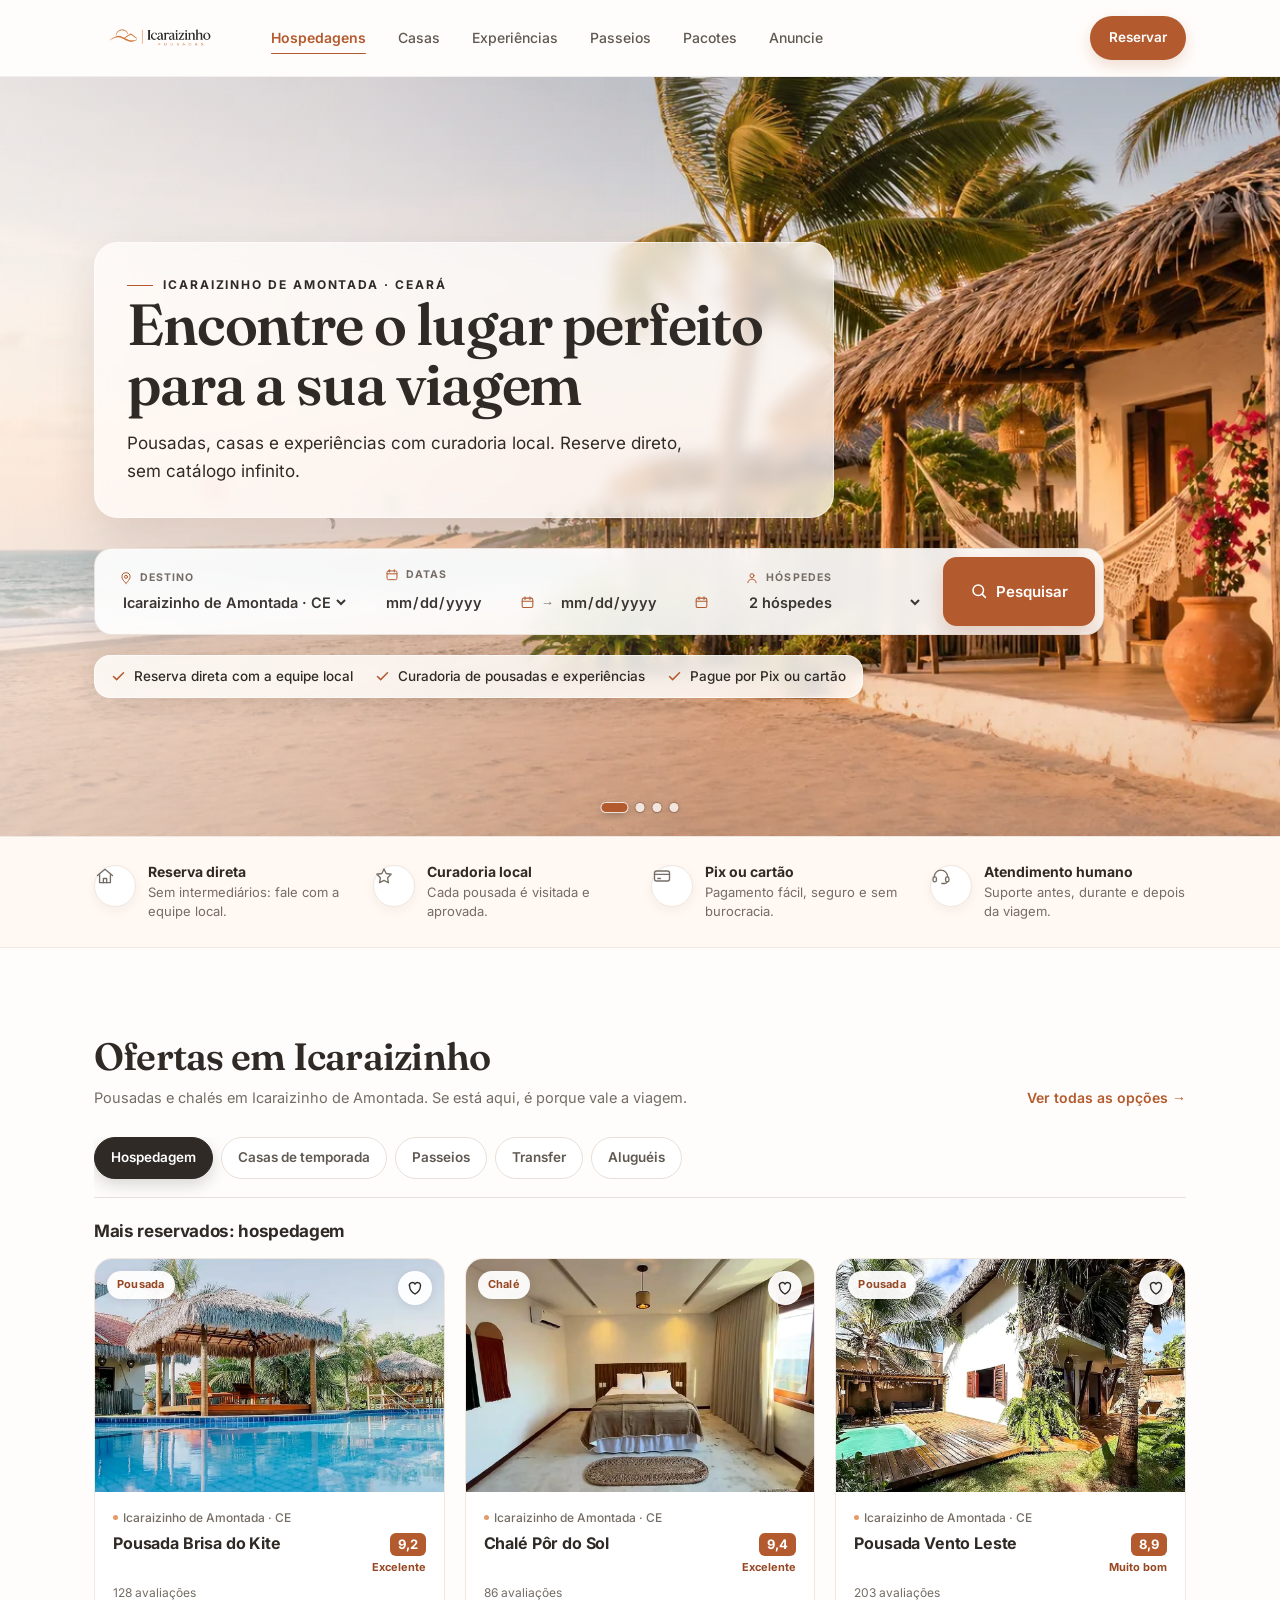
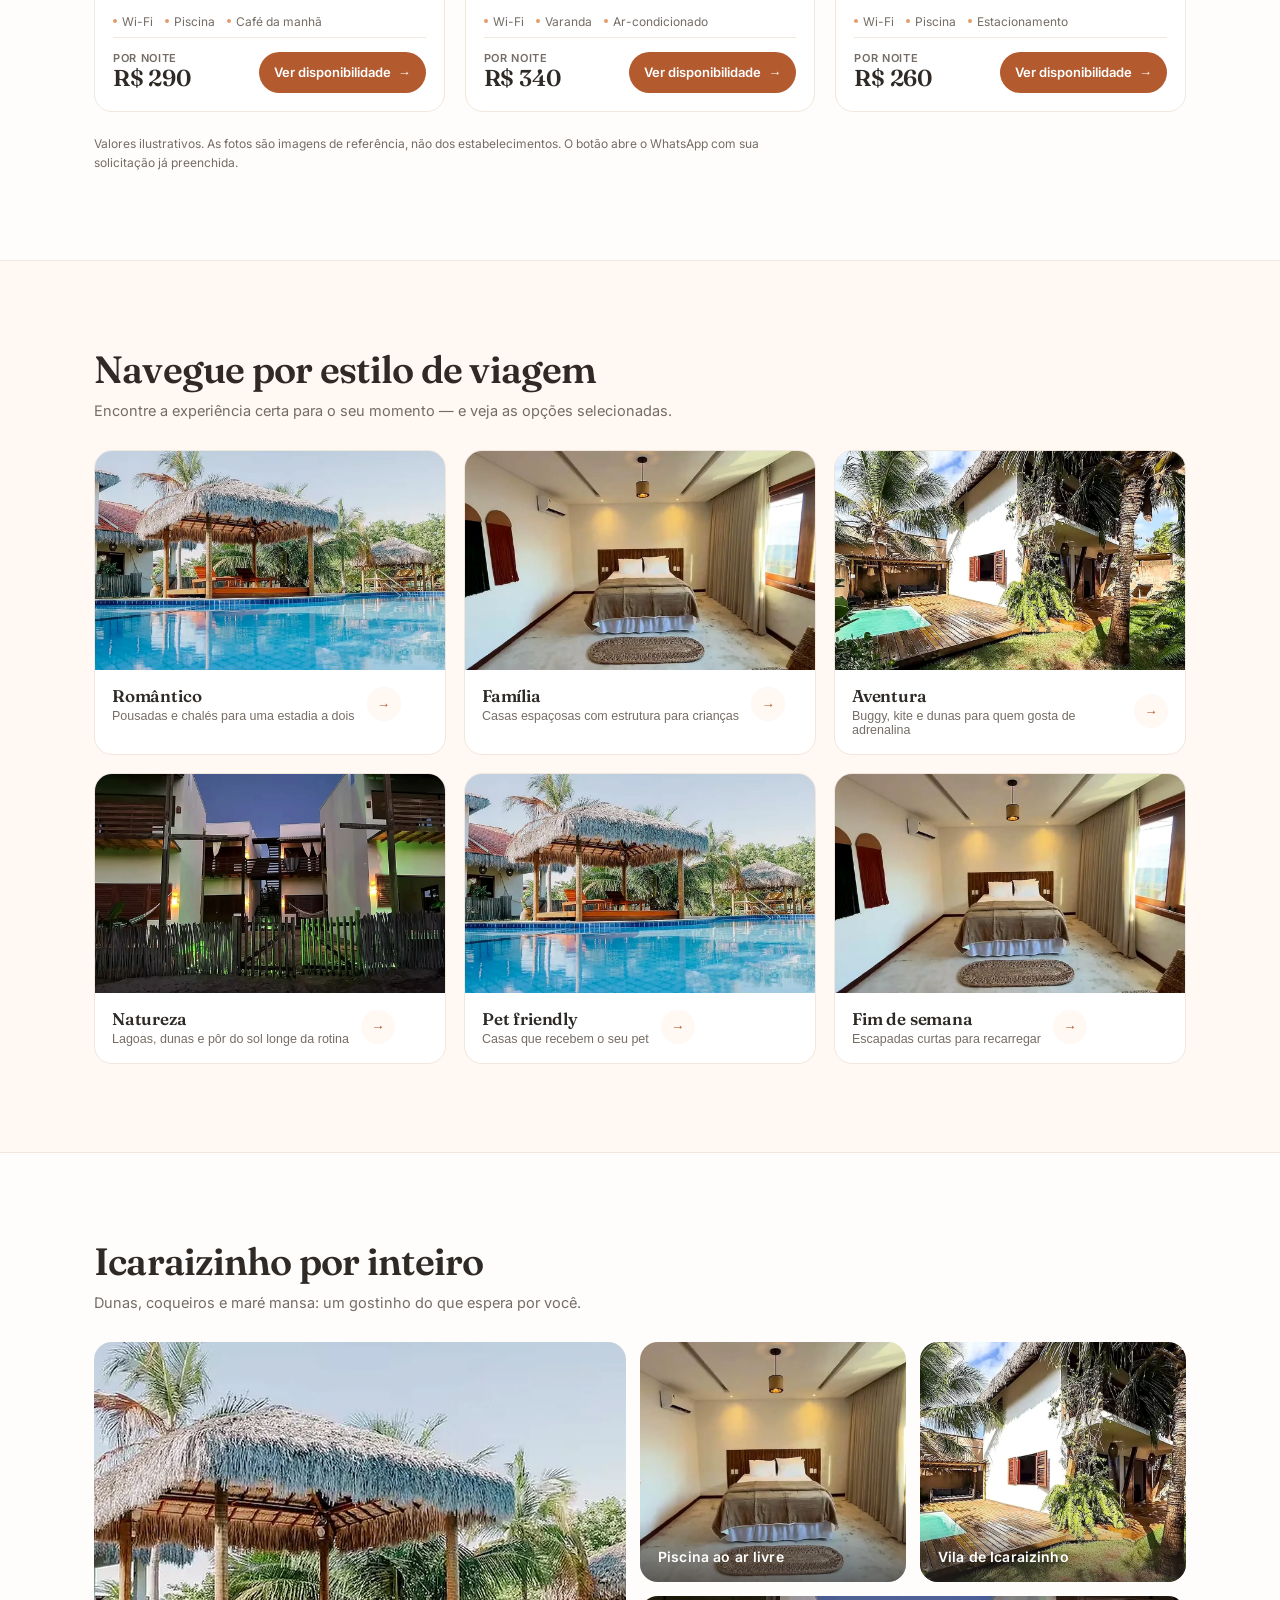
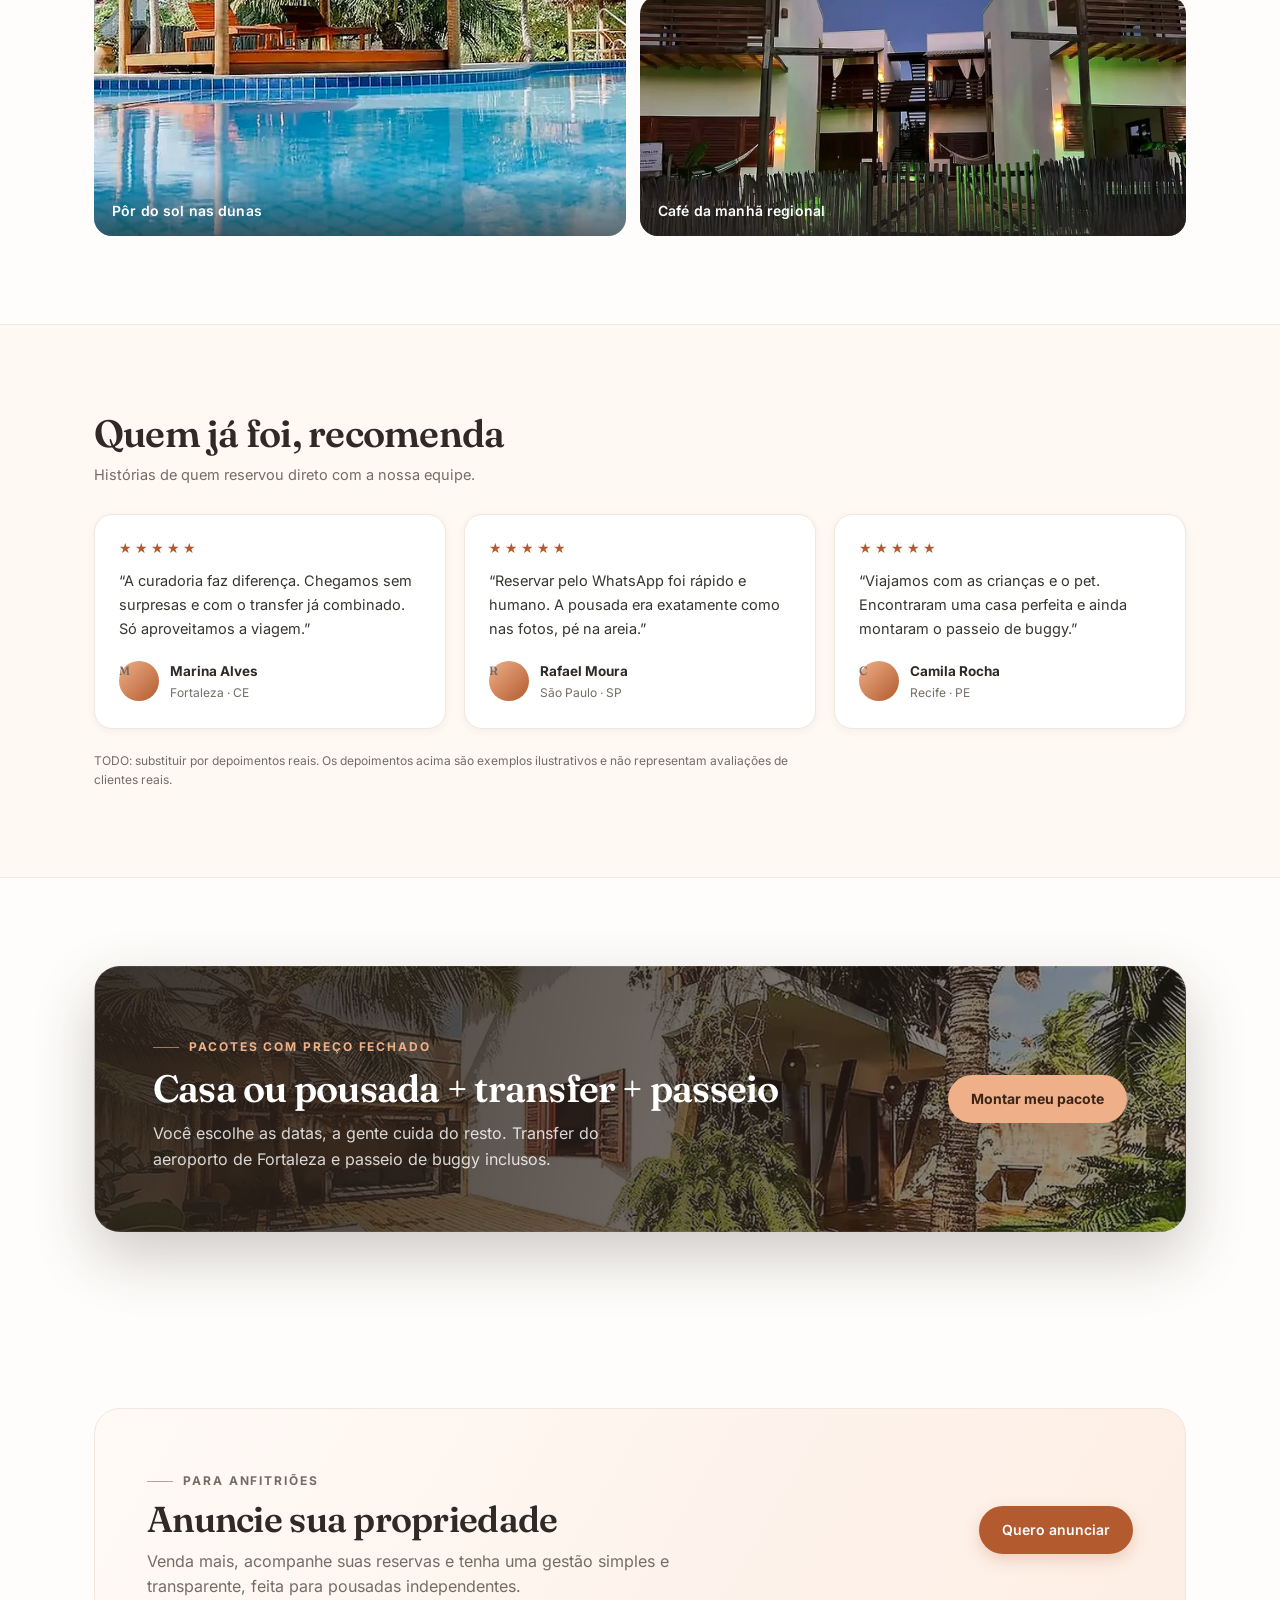
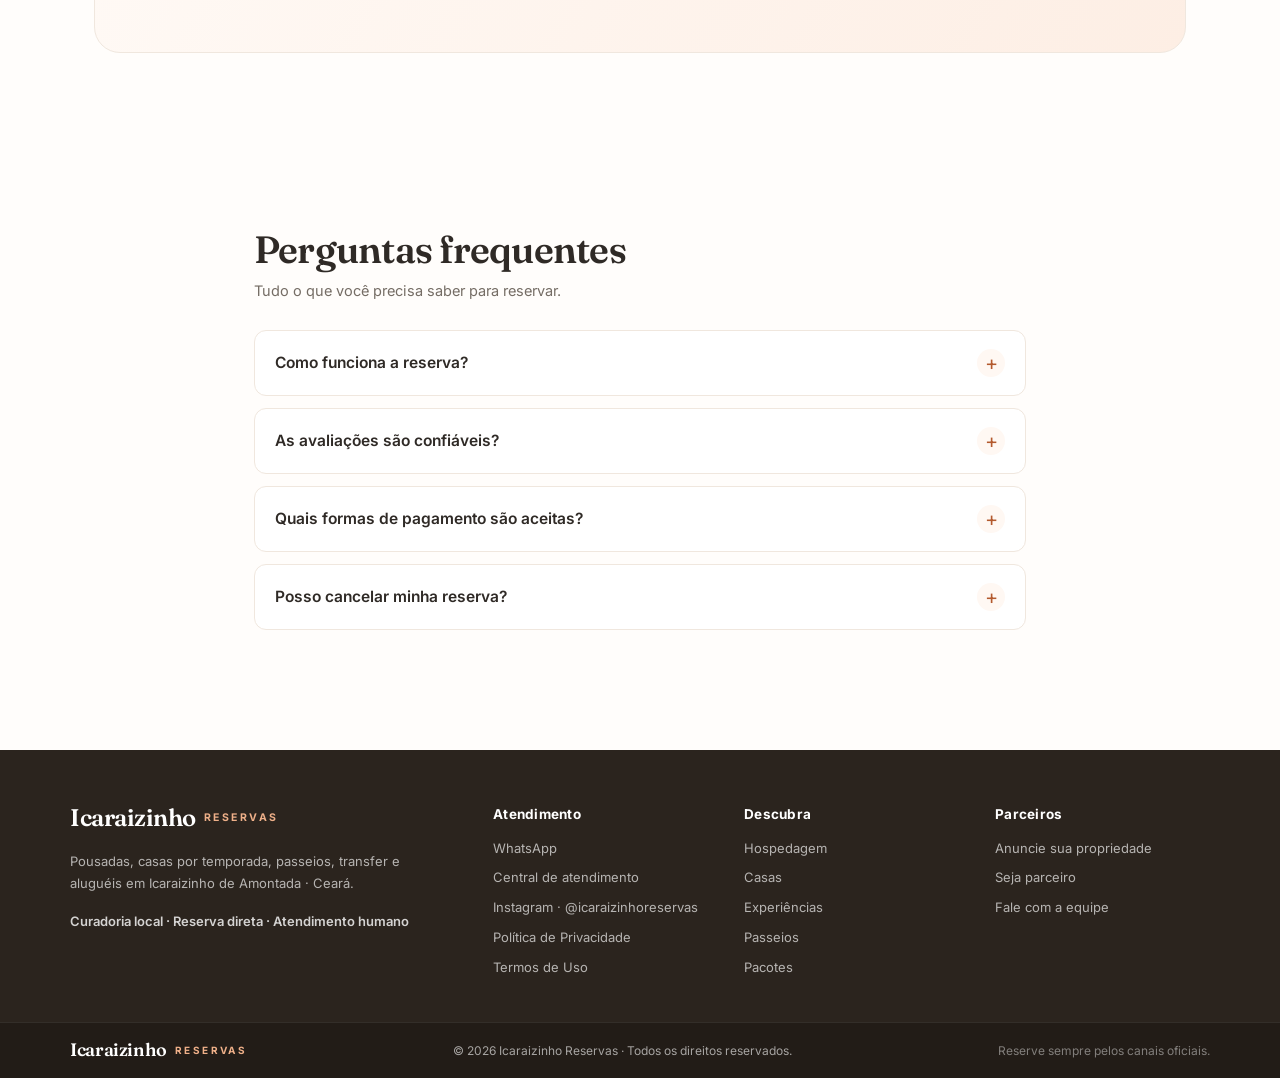
==== commit 5c27d1af: "Reverte o PR #1 e restaura o design anterior" ====
--- a/icaraizinho-reservas/index.html
+++ b/icaraizinho-reservas/index.html
@@ -37,7 +37,15 @@
         "name": "Como funciona a reserva?",
         "acceptedAnswer": {
           "@type": "Answer",
-          "text": "Informe as datas e o número de hóspedes. Escolha uma opção no catálogo e consulte a disponibilidade pelo WhatsApp. A equipe confirma as datas e explica como pagar."
+          "text": "Você busca pelas datas, escolhe a propriedade ou experiência e finaliza pelo WhatsApp com nossa equipe, que confirma a disponibilidade e o pagamento."
+        }
+      },
+      {
+        "@type": "Question",
+        "name": "As avaliações são confiáveis?",
+        "acceptedAnswer": {
+          "@type": "Answer",
+          "text": "TODO: revisar texto. As notas e os depoimentos exibidos neste site são ilustrativos e não correspondem a avaliações verificadas de reservas reais. Confirme detalhes e condições diretamente com a nossa equipe pelo WhatsApp antes de reservar."
         }
       },
       {
@@ -74,7 +82,7 @@
     }
   }
   </script>
-  <link rel="preload" as="image" href="img/refugio-hero-1672.webp" imagesrcset="img/refugio-hero-1280.webp 1280w, img/refugio-hero-1672.webp 1672w" imagesizes="100vw" type="image/webp">
+  <link rel="preload" as="image" href="img/pousadas_melhoradas_fotos_e_ia/pousada-1-foto-melhorada.webp" imagesrcset="img/pousadas_melhoradas_fotos_e_ia/pousada-1-1280.webp 1280w, img/pousadas_melhoradas_fotos_e_ia/pousada-1-foto-melhorada.webp 1920w" imagesizes="100vw" type="image/webp">
   <link rel="stylesheet" href="css/style.css">
 </head>
 <body>
@@ -90,6 +98,7 @@
     <nav class="main-nav" id="main-nav" aria-label="Navegação principal">
       <a href="#hospedagens" class="is-active">Hospedagens</a>
       <a href="casas.html">Casas</a>
+      <a href="#experiencias">Experiências</a>
       <a href="passeios.html">Passeios</a>
       <a href="#pacotes">Pacotes</a>
       <a href="#anuncie">Anuncie</a>
@@ -106,56 +115,206 @@
 
 <main id="conteudo">
 
-  <section class="hero" aria-labelledby="hero-title">
-    <img class="hero-image" src="img/refugio-hero-1672.webp" srcset="img/refugio-hero-1280.webp 1280w, img/refugio-hero-1672.webp 1672w" sizes="100vw" alt="" width="1672" height="941" fetchpriority="high" decoding="async">
+  <section class="hero">
+    <div class="hero__slides" aria-hidden="true">
+      <div class="hero-slide">
+        <img src="img/refugio-hero-1672.webp" srcset="img/refugio-hero-1280.webp 1280w, img/refugio-hero-1672.webp 1672w" sizes="100vw" alt="" width="1672" height="941" fetchpriority="high" decoding="async">
+      </div>
+      <div class="hero-slide">
+        <img src="img/refugio-hero-1672.webp" srcset="img/refugio-hero-1280.webp 1280w, img/refugio-hero-1672.webp 1672w" sizes="100vw" alt="" width="1672" height="941" loading="lazy" decoding="async">
+      </div>
+      <div class="hero-slide">
+        <img src="img/refugio-hero-1672.webp" srcset="img/refugio-hero-1280.webp 1280w, img/refugio-hero-1672.webp 1672w" sizes="100vw" alt="" width="1672" height="941" loading="lazy" decoding="async">
+      </div>
+      <div class="hero-slide">
+        <img src="img/refugio-hero-1672.webp" srcset="img/refugio-hero-1280.webp 1280w, img/refugio-hero-1672.webp 1672w" sizes="100vw" alt="" width="1672" height="941" loading="lazy" decoding="async">
+      </div>
+    </div>
+    <div class="hero__shade" aria-hidden="true"></div>
+
     <div class="wrap">
       <div class="hero-copy">
-        <p class="eyebrow">Litoral do Ceará</p>
-        <h1 id="hero-title">Sua próxima viagem a Icaraizinho</h1>
-        <p class="hero-sub">Pousadas, casas e passeios com atendimento local.</p>
-      </div>
-
-      <form class="search" id="reservar" role="search" aria-label="Buscar opções" autocomplete="off">
-        <label class="search-field">
-          <span>Chegada</span>
-          <input type="date" id="d-in" name="checkin">
-        </label>
-        <label class="search-field">
-          <span>Saída</span>
-          <input type="date" id="d-out" name="checkout">
-        </label>
-        <label class="search-field">
-          <span>Hóspedes</span>
+        <p class="eyebrow">Icaraizinho de Amontada · Ceará</p>
+        <h1>Encontre o lugar perfeito para a sua viagem</h1>
+        <p class="hero-sub">Pousadas, casas e experiências com curadoria local. Reserve direto, sem catálogo infinito.</p>
+      </div>
+
+      <form class="search" id="reservar" autocomplete="off" novalidate>
+        <div class="field field-dest">
+          <label for="dest">
+            <svg viewBox="0 0 24 24" aria-hidden="true"><path d="M12 21s7-6.1 7-11a7 7 0 1 0-14 0c0 4.9 7 11 7 11Z"/><circle cx="12" cy="10" r="2.6"/></svg>
+            Destino
+          </label>
+          <select id="dest" name="destino">
+            <option selected>Icaraizinho de Amontada · CE</option>
+          </select>
+        </div>
+        <div class="field field-dates">
+          <span class="field-label">
+            <svg viewBox="0 0 24 24" aria-hidden="true"><rect x="3.5" y="5" width="17" height="15" rx="2.5"/><path d="M8 3v4M16 3v4M3.5 10h17"/></svg>
+            Datas
+          </span>
+          <div class="dates">
+            <div class="date-input">
+              <input type="date" id="d-in" name="checkin" aria-label="Check-in">
+              <svg class="date-icon" viewBox="0 0 24 24" aria-hidden="true"><rect x="3.5" y="5" width="17" height="15" rx="2.5"/><path d="M8 3v4M16 3v4M3.5 10h17"/></svg>
+            </div>
+            <span class="date-sep" aria-hidden="true">→</span>
+            <div class="date-input">
+              <input type="date" id="d-out" name="checkout" aria-label="Check-out">
+              <svg class="date-icon" viewBox="0 0 24 24" aria-hidden="true"><rect x="3.5" y="5" width="17" height="15" rx="2.5"/><path d="M8 3v4M16 3v4M3.5 10h17"/></svg>
+            </div>
+          </div>
+        </div>
+        <div class="field field-guests">
+          <label for="pax">
+            <svg viewBox="0 0 24 24" aria-hidden="true"><circle cx="12" cy="8" r="3.4"/><path d="M5 20c0-3.6 3.1-6 7-6s7 2.4 7 6"/></svg>
+            Hóspedes
+          </label>
           <select id="pax" name="hospedes">
-            <option value="1">1</option>
-            <option value="2" selected>2</option>
-            <option value="3">3</option>
-            <option value="4">4</option>
-            <option value="5">5</option>
-            <option value="6">6</option>
-            <option value="7">7</option>
-            <option value="8">8</option>
-            <option value="9">9</option>
-            <option value="10">10</option>
+            <option value="1">1 hóspede</option>
+            <option value="2" selected>2 hóspedes</option>
+            <option value="3">3 hóspedes</option>
+            <option value="4">4 hóspedes</option>
+            <option value="5">5 hóspedes</option>
+            <option value="6">6 hóspedes</option>
+            <option value="10">7 a 10 hóspedes</option>
           </select>
-        </label>
-        <button class="btn btn-search" type="submit">Ver opções</button>
+        </div>
+        <button class="btn btn-search" type="submit">
+          <svg viewBox="0 0 24 24" aria-hidden="true"><circle cx="11" cy="11" r="7"/><path d="m16.5 16.5 4 4"/></svg>
+          Pesquisar
+        </button>
       </form>
-    </div>
-  </section>
-
-  <section class="section" id="hospedagens" aria-labelledby="catalog-title">
+      <p class="search-status" id="search-status" role="status" aria-live="polite"></p>
+
+      <div class="search-trust">
+        <span><svg viewBox="0 0 24 24" aria-hidden="true"><path d="m4 12 5 5L20 6"/></svg>Reserva direta com a equipe local</span>
+        <span><svg viewBox="0 0 24 24" aria-hidden="true"><path d="m4 12 5 5L20 6"/></svg>Curadoria de pousadas e experiências</span>
+        <span><svg viewBox="0 0 24 24" aria-hidden="true"><path d="m4 12 5 5L20 6"/></svg>Pague por Pix ou cartão</span>
+      </div>
+    </div>
+
+    <div class="hero__dots" id="hero-dots" aria-label="Navegação do carrossel"></div>
+  </section>
+
+  <section class="benefits" aria-label="Por que reservar com a gente">
+    <div class="wrap">
+      <div class="benefits-grid">
+        <div class="benefit">
+          <span class="benefit-icon"><svg viewBox="0 0 24 24" aria-hidden="true"><path d="M3 11.5 12 4l9 7.5"/><path d="M5.5 10.5V20h13v-9.5"/><path d="M10 20v-5h4v5"/></svg></span>
+          <div><b>Reserva direta</b><span>Sem intermediários: fale com a equipe local.</span></div>
+        </div>
+        <div class="benefit">
+          <span class="benefit-icon"><svg viewBox="0 0 24 24" aria-hidden="true"><path d="M12 3.5 14.6 9l6 .9-4.3 4.2 1 6-5.3-2.8L6.7 20l1-6L3.4 9.9l6-.9L12 3.5Z"/></svg></span>
+          <div><b>Curadoria local</b><span>Cada pousada é visitada e aprovada.</span></div>
+        </div>
+        <div class="benefit">
+          <span class="benefit-icon"><svg viewBox="0 0 24 24" aria-hidden="true"><rect x="3" y="6" width="18" height="12" rx="2.5"/><path d="M3 10h18"/><path d="M7 15h3"/></svg></span>
+          <div><b>Pix ou cartão</b><span>Pagamento fácil, seguro e sem burocracia.</span></div>
+        </div>
+        <div class="benefit">
+          <span class="benefit-icon"><svg viewBox="0 0 24 24" aria-hidden="true"><path d="M4 13a8 8 0 0 1 16 0"/><rect x="2.5" y="13" width="4" height="6" rx="2"/><rect x="17.5" y="13" width="4" height="6" rx="2"/><path d="M19.5 19a3 3 0 0 1-3 2H13"/></svg></span>
+          <div><b>Atendimento humano</b><span>Suporte antes, durante e depois da viagem.</span></div>
+        </div>
+      </div>
+    </div>
+  </section>
+
+  <section class="section" id="hospedagens">
     <div class="wrap">
       <div class="section-head">
         <div>
-          <h2 id="catalog-title" tabindex="-1">Hospedagens e experiências</h2>
-          <p>Fotos, preços e avaliações ilustrativos.</p>
-        </div>
-      </div>
-
-      <div class="tabs" role="group" aria-label="Filtrar por categoria" id="experiencias"></div>
+          <h2>Ofertas em Icaraizinho</h2>
+          <p id="s-dest">Propriedades selecionadas para você reservar direto.</p>
+        </div>
+        <a class="section-link" href="#experiencias">Ver todas as opções →</a>
+      </div>
+
+      <div class="tabs" role="group" aria-label="Filtrar por categoria" id="tabs"></div>
+      <h3 class="grid-title" id="t-dest">Mais reservados</h3>
       <div class="cards" id="grid"></div>
-      <noscript><p class="note">Ative o JavaScript para ver o catálogo.</p></noscript>
+      <noscript><p class="note">Ative o JavaScript para ver as propriedades e experiências.</p></noscript>
+      <p class="note">Valores ilustrativos. As fotos são imagens de referência, não dos estabelecimentos. O botão abre o WhatsApp com sua solicitação já preenchida.</p>
+    </div>
+  </section>
+
+  <section class="section section-soft" id="experiencias">
+    <div class="wrap">
+      <div class="section-head">
+        <div>
+          <h2>Navegue por estilo de viagem</h2>
+          <p>Encontre a experiência certa para o seu momento — e veja as opções selecionadas.</p>
+        </div>
+      </div>
+      <div class="styles-grid" id="cats"></div>
+    </div>
+  </section>
+
+  <section class="section" id="galeria">
+    <div class="wrap">
+      <div class="section-head">
+        <div>
+          <h2>Icaraizinho por inteiro</h2>
+          <p>Dunas, coqueiros e maré mansa: um gostinho do que espera por você.</p>
+        </div>
+      </div>
+      <div class="gallery-grid">
+        <figure class="gallery-item">
+          <img src="img/pousadas_melhoradas_fotos_e_ia/pousada-1-foto-melhorada.webp" srcset="img/pousadas_melhoradas_fotos_e_ia/pousada-1-1280.webp 1280w, img/pousadas_melhoradas_fotos_e_ia/pousada-1-foto-melhorada.webp 1920w" sizes="(max-width: 680px) 100vw, 50vw" alt="Pôr do sol visto de uma pousada em Icaraizinho" width="1920" height="1080" loading="lazy" decoding="async">
+          <figcaption>Pôr do sol nas dunas</figcaption>
+        </figure>
+        <figure class="gallery-item">
+          <img src="img/pousadas_melhoradas_fotos_e_ia/pousada-2-1280.webp" srcset="img/pousadas_melhoradas_fotos_e_ia/pousada-2-1280.webp 1280w, img/pousadas_melhoradas_fotos_e_ia/pousada-2-foto-melhorada.webp 1920w" sizes="(max-width: 680px) 100vw, 25vw" alt="Área de piscina de uma pousada em Icaraizinho" width="1280" height="720" loading="lazy" decoding="async">
+          <figcaption>Piscina ao ar livre</figcaption>
+        </figure>
+        <figure class="gallery-item">
+          <img src="img/pousadas_melhoradas_fotos_e_ia/pousada-3-1280.webp" srcset="img/pousadas_melhoradas_fotos_e_ia/pousada-3-1280.webp 1280w, img/pousadas_melhoradas_fotos_e_ia/pousada-3-foto-melhorada.webp 1920w" sizes="(max-width: 680px) 100vw, 25vw" alt="Vila e coqueiros de Icaraizinho de Amontada" width="1280" height="720" loading="lazy" decoding="async">
+          <figcaption>Vila de Icaraizinho</figcaption>
+        </figure>
+        <figure class="gallery-item">
+          <img src="img/pousadas_melhoradas_fotos_e_ia/pousada-4-1280.webp" srcset="img/pousadas_melhoradas_fotos_e_ia/pousada-4-1280.webp 1280w, img/pousadas_melhoradas_fotos_e_ia/pousada-4-foto-melhorada.webp 1920w" sizes="(max-width: 680px) 100vw, 50vw" alt="Café da manhã servido em uma pousada de Icaraizinho" width="1280" height="720" loading="lazy" decoding="async">
+          <figcaption>Café da manhã regional</figcaption>
+        </figure>
+      </div>
+    </div>
+  </section>
+
+  <section class="section section-soft" id="depoimentos">
+    <div class="wrap">
+      <div class="section-head">
+        <div>
+          <h2>Quem já foi, recomenda</h2>
+          <p>Histórias de quem reservou direto com a nossa equipe.</p>
+        </div>
+      </div>
+      <div class="testimonials-grid">
+        <article class="testimonial">
+          <p class="stars" aria-label="Nota 5 de 5">★★★★★</p>
+          <blockquote>“A curadoria faz diferença. Chegamos sem surpresas e com o transfer já combinado. Só aproveitamos a viagem.”</blockquote>
+          <div class="testimonial-author">
+            <span class="avatar">M</span>
+            <div><b>Marina Alves</b><span>Fortaleza · CE</span></div>
+          </div>
+        </article>
+        <article class="testimonial">
+          <p class="stars" aria-label="Nota 5 de 5">★★★★★</p>
+          <blockquote>“Reservar pelo WhatsApp foi rápido e humano. A pousada era exatamente como nas fotos, pé na areia.”</blockquote>
+          <div class="testimonial-author">
+            <span class="avatar">R</span>
+            <div><b>Rafael Moura</b><span>São Paulo · SP</span></div>
+          </div>
+        </article>
+        <article class="testimonial">
+          <p class="stars" aria-label="Nota 5 de 5">★★★★★</p>
+          <blockquote>“Viajamos com as crianças e o pet. Encontraram uma casa perfeita e ainda montaram o passeio de buggy.”</blockquote>
+          <div class="testimonial-author">
+            <span class="avatar">C</span>
+            <div><b>Camila Rocha</b><span>Recife · PE</span></div>
+          </div>
+        </article>
+      </div>
+      <p class="note">TODO: substituir por depoimentos reais. Os depoimentos acima são exemplos ilustrativos e não representam avaliações de clientes reais.</p>
     </div>
   </section>
 
@@ -163,10 +322,24 @@
     <div class="wrap">
       <div class="cta-band">
         <div class="cta-copy">
-          <h2>Estadia, transfer e passeio</h2>
-          <p>Combine uma casa ou pousada com o transfer do aeroporto de Fortaleza e um passeio de buggy.</p>
+          <p class="eyebrow">Pacotes com preço fechado</p>
+          <h2>Casa ou pousada + transfer + passeio</h2>
+          <p>Você escolhe as datas, a gente cuida do resto. Transfer do aeroporto de Fortaleza e passeio de buggy inclusos.</p>
         </div>
         <a class="btn btn-accent" id="pk" href="#" target="_blank" rel="noopener">Montar meu pacote</a>
+      </div>
+    </div>
+  </section>
+
+  <section class="section" id="anuncie">
+    <div class="wrap">
+      <div class="advertise">
+        <div>
+          <p class="eyebrow">Para anfitriões</p>
+          <h2>Anuncie sua propriedade</h2>
+          <p>Venda mais, acompanhe suas reservas e tenha uma gestão simples e transparente, feita para pousadas independentes.</p>
+        </div>
+        <a class="btn btn-primary" id="anuncie-cta" href="#" target="_blank" rel="noopener">Quero anunciar</a>
       </div>
     </div>
   </section>
@@ -176,11 +349,16 @@
       <div class="section-head">
         <div>
           <h2>Perguntas frequentes</h2>
+          <p>Tudo o que você precisa saber para reservar.</p>
         </div>
       </div>
       <details>
         <summary>Como funciona a reserva?</summary>
-        <p>Informe as datas e o número de hóspedes. Escolha uma opção no catálogo e consulte a disponibilidade pelo WhatsApp. A equipe confirma as datas e explica como pagar.</p>
+        <p>Você busca pelas datas, escolhe a propriedade ou experiência e finaliza pelo WhatsApp com nossa equipe, que confirma a disponibilidade e o pagamento.</p>
+      </details>
+      <details>
+        <summary>As avaliações são confiáveis?</summary>
+        <p>TODO: revisar texto. As notas e os depoimentos exibidos neste site são ilustrativos e não correspondem a avaliações verificadas de reservas reais. Confirme detalhes e condições diretamente com a nossa equipe pelo WhatsApp antes de reservar.</p>
       </details>
       <details>
         <summary>Quais formas de pagamento são aceitas?</summary>
@@ -193,16 +371,6 @@
     </div>
   </section>
 
-  <section class="partner-section" id="anuncie">
-    <div class="wrap advertise">
-      <div>
-        <h2>Anuncie sua propriedade</h2>
-        <p>Receba pedidos de reserva para sua pousada ou casa de temporada.</p>
-      </div>
-      <a class="btn btn-primary" id="anuncie-cta" href="#" target="_blank" rel="noopener">Quero anunciar</a>
-    </div>
-  </section>
-
 </main>
 
 <footer class="site-footer">
@@ -212,30 +380,40 @@
         <span class="brand-mark">Icaraizinho</span>
         <span class="brand-sub">Reservas</span>
       </a>
-      <p>Icaraizinho de Amontada, Ceará</p>
-    </div>
-    <div class="footer-col">
-      <h4>Descubra</h4>
-      <a href="#hospedagens">Hospedagens</a>
-      <a href="casas.html">Casas</a>
-      <a href="passeios.html">Passeios</a>
-      <a href="#pacotes">Pacotes</a>
+      <p>Pousadas, casas por temporada, passeios, transfer e aluguéis em Icaraizinho de Amontada · Ceará.</p>
+      <p class="footer-trust">Curadoria local · Reserva direta · Atendimento humano</p>
     </div>
     <div class="footer-col">
       <h4>Atendimento</h4>
       <a href="#" id="footer-wa" target="_blank" rel="noopener">WhatsApp</a>
-      <a href="#faq">Perguntas frequentes</a>
-      <a href="https://instagram.com/icaraizinhoreservas" target="_blank" rel="noopener">Instagram</a>
+      <a href="#faq">Central de atendimento</a>
+      <a href="https://instagram.com/icaraizinhoreservas" target="_blank" rel="noopener">Instagram · @icaraizinhoreservas</a>
+      <a href="privacidade.html">Política de Privacidade</a>
+      <a href="termos.html">Termos de Uso</a>
+    </div>
+    <div class="footer-col">
+      <h4>Descubra</h4>
+      <a href="#hospedagens">Hospedagem</a>
+      <a href="casas.html">Casas</a>
+      <a href="#experiencias">Experiências</a>
+      <a href="passeios.html">Passeios</a>
+      <a href="#pacotes">Pacotes</a>
+    </div>
+    <div class="footer-col">
+      <h4>Parceiros</h4>
       <a href="#anuncie">Anuncie sua propriedade</a>
+      <a href="#anuncie">Seja parceiro</a>
+      <a href="#faq">Fale com a equipe</a>
     </div>
   </div>
   <div class="footer-bottom">
     <div class="wrap footer-bottom-inner">
-      <p>© 2026 Icaraizinho Reservas</p>
-      <nav class="footer-legal" aria-label="Informações legais">
-        <a href="privacidade.html">Política de Privacidade</a>
-        <a href="termos.html">Termos de Uso</a>
-      </nav>
+      <a class="brand brand-light" href="#conteudo">
+        <span class="brand-mark">Icaraizinho</span>
+        <span class="brand-sub">Reservas</span>
+      </a>
+      <p>© 2026 Icaraizinho Reservas · Todos os direitos reservados.</p>
+      <p>Reserve sempre pelos canais oficiais.</p>
     </div>
   </div>
 </footer>
--- a/icaraizinho-reservas/css/style.css
+++ b/icaraizinho-reservas/css/style.css
@@ -148,120 +148,171 @@
 
 /* Hero */
 .hero{
-  position:relative;
-  isolation:isolate;
-  display:grid;
-  align-items:center;
-  min-height:clamp(480px,68vh,620px);
-  padding:64px 0;
+  position:relative;overflow:hidden;isolation:isolate;
+  display:flex;align-items:center;
+  min-height:min(88vh,760px);
   background:var(--cream);
   border-bottom:1px solid var(--hairline);
-}
-.hero-image,.hero::before{
-  position:absolute;
-  inset:0;
-  width:100%;
-  height:100%;
-  pointer-events:none;
-}
-.hero-image{
-  z-index:-2;
-  object-fit:cover;
-  object-position:center 55%;
-}
-.hero::before{
-  content:"";
-  z-index:-1;
-  background:linear-gradient(90deg,
-    var(--cream) 0%,
-    rgba(255,248,243,.9) 25%,
-    rgba(255,248,243,.58) 46%,
-    rgba(255,248,243,0) 72%);
-}
-.hero-copy{max-width:620px}
-.hero h1{
-  margin-top:8px;
-  font-size:clamp(42px,5vw,66px);
-  line-height:1.02;
-  text-wrap:balance;
-}
-.hero-sub{margin-top:14px;color:var(--brand-2);font-size:17px}
+  padding:clamp(88px,12vh,132px) 0 clamp(72px,9vh,96px);
+}
+.hero > .wrap{width:100%}
+.hero__slides,.hero-slide,.hero__shade{position:absolute;inset:0}
+.hero__slides{z-index:0}
+.hero-slide{position:absolute;inset:0;overflow:hidden;opacity:0;will-change:opacity}
+.hero-slide img{
+  position:absolute;inset:0;width:100%;height:100%;
+  object-fit:cover;object-position:center;pointer-events:none;
+}
+.hero-slide:nth-child(1) img{object-position:54% 48%}
+.hero-slide:nth-child(2) img{object-position:54% 96%}
+.hero-slide:nth-child(3) img{object-position:50% 4%}
+.hero-slide:nth-child(4) img{object-position:45% 86%}
+.hero-slide.is-active{opacity:1;z-index:1}
+.hero-slide.is-entering{opacity:0;z-index:2;animation:hero-fade-in 1.2s ease forwards}
+@keyframes hero-fade-in{from{opacity:0}to{opacity:1}}
+.hero__shade{
+  z-index:3;pointer-events:none;
+  background:
+    linear-gradient(95deg,
+      rgba(255,253,251,.55) 0%,
+      rgba(255,253,251,.35) 28%,
+      rgba(255,253,251,.12) 45%,
+      rgba(255,253,251,0) 58%),
+    linear-gradient(180deg,rgba(47,42,38,.14) 0%,rgba(47,42,38,0) 26%,rgba(47,42,38,0) 74%,rgba(47,42,38,.12) 100%);
+}
+.hero .wrap{position:relative;z-index:4}
+.hero-copy{
+  width:fit-content;max-width:min(100%,740px);
+  padding:clamp(20px,3vw,32px);
+  border:1px solid rgba(255,255,255,.55);border-radius:24px;
+  background:rgba(255,253,251,.75);
+  box-shadow:0 18px 44px rgba(47,42,38,.12);
+  -webkit-backdrop-filter:blur(8px) saturate(120%);backdrop-filter:blur(8px) saturate(120%);
+}
+.hero-copy .eyebrow{color:var(--brand)}
+.hero-copy .eyebrow::before{background:var(--terracotta);opacity:1}
+.hero h1{font-size:clamp(34px,5vw,58px);max-width:820px;font-weight:600;line-height:1.04;color:var(--brand)}
+.hero-sub{max-width:590px;margin-top:16px;color:var(--brand);font-size:17px;line-height:1.6}
+.hero__dots{
+  position:absolute;left:50%;bottom:24px;transform:translateX(-50%);z-index:5;
+  display:flex;align-items:center;gap:8px;
+}
+.hero-dot{
+  width:9px;height:9px;padding:0;border:0;border-radius:999px;cursor:pointer;
+  background:rgba(255,255,255,.75);
+  box-shadow:0 0 0 1px rgba(47,42,38,.25),0 2px 6px rgba(47,42,38,.18);
+  transition:width .25s,background .25s,transform .2s,box-shadow .25s;
+}
+.hero-dot:hover{background:#fff}
+.hero-dot.is-active{width:26px;background:var(--terracotta);box-shadow:0 0 0 1px rgba(255,255,255,.75),0 2px 8px rgba(47,42,38,.3)}
 
 /* Search */
 .search{
-  display:grid;
-  grid-template-columns:repeat(2,minmax(0,1fr)) minmax(0,.8fr) auto;
-  gap:4px;
-  max-width:720px;
-  margin-top:26px;
-  padding:8px;
-  background:var(--white);
-  border:1px solid var(--line);
-  border-radius:var(--radius-lg);
-  box-shadow:0 12px 36px rgba(47,42,38,.12);
-}
-.search-field{
-  display:flex;
-  flex-direction:column;
-  justify-content:center;
-  gap:1px;
-  min-width:0;
-  padding:6px 14px;
-  border-radius:var(--radius);
-  color:var(--brand-2);
-  font-size:12px;
-  font-weight:600;
-}
-.search-field + .search-field{border-inline-start:1px solid var(--hairline)}
-.search-field:hover,.search-field:focus-within{background:var(--cream)}
-.search-field input,.search-field select{
-  width:100%;
-  min-width:0;
-  min-height:30px;
-  padding:0;
-  border:0;
-  background:transparent;
-  color:var(--ink);
-  font:inherit;
-  font-size:16px;
-}
-.search-field input{font-variant-numeric:tabular-nums}
-.search-field input::-webkit-date-and-time-value{text-align:start}
-.search-field :is(input,select):focus-visible{outline-offset:1px}
+  display:grid;grid-template-columns:1.25fr 1.7fr 1fr auto;gap:4px;
+  background:rgba(255,255,255,.9);border:1px solid rgba(232,224,216,.9);border-radius:var(--radius-lg);
+  padding:8px;margin:30px 0 0;max-width:1010px;
+  box-shadow:0 18px 50px rgba(47,42,38,.1);
+  -webkit-backdrop-filter:blur(8px);backdrop-filter:blur(8px);
+}
+.field{
+  display:flex;flex-direction:column;justify-content:center;gap:5px;
+  padding:9px 15px;min-width:0;
+  border:1px solid transparent;border-radius:12px;background:transparent;
+  transition:background .18s,border-color .18s;
+}
+.field:hover{background:var(--cream)}
+.field:focus-within{background:#fff;border-color:var(--peach);box-shadow:0 0 0 3px rgba(239,176,137,.18)}
+.field label,.field-label{
+  display:flex;align-items:center;gap:7px;font-size:10.5px;font-weight:700;
+  color:var(--muted);letter-spacing:.1em;text-transform:uppercase;
+}
+.field label svg,.field-label svg{
+  width:14px;height:14px;fill:none;stroke:currentColor;stroke-width:1.7;
+  stroke-linecap:round;stroke-linejoin:round;color:var(--terracotta);flex:0 0 auto;
+}
+.field input,.field select{
+  border:0;background:transparent;font:inherit;font-family:var(--font-body);font-size:14.5px;font-weight:600;
+  color:var(--ink);padding:1px 0;width:100%;cursor:pointer;min-width:0;text-overflow:ellipsis;
+}
+.field input:focus,.field select:focus{outline:none}
+.field select option{color:var(--ink)}
+.dates{display:grid;grid-template-columns:1fr auto 1fr;align-items:center;gap:6px}
+.date-input{position:relative;display:flex;align-items:center;min-width:0}
+.date-input input[type="date"]{
+  position:relative;width:100%;min-width:0;min-height:22px;
+  padding-right:18px;font-variant-numeric:tabular-nums;
+}
+.date-input input[type="date"]::-webkit-calendar-picker-indicator{
+  position:absolute;inset:0;width:100%;height:100%;opacity:0;cursor:pointer;
+}
+.date-icon{
+  position:absolute;right:0;width:15px;height:15px;pointer-events:none;
+  fill:none;stroke:var(--terracotta);stroke-width:1.7;stroke-linecap:round;stroke-linejoin:round;
+}
+.date-sep{color:var(--muted);font-size:13px;flex:0 0 auto}
 .btn-search{
-  min-height:48px;
-  padding:8px 22px;
-  border-radius:var(--radius);
-  background:var(--terracotta);
-  color:var(--white);
-}
-.btn-search:hover{background:var(--terracotta-deep)}
+  align-self:stretch;background:var(--terracotta);color:#fff;
+  font-size:15px;font-weight:600;border-radius:14px;padding:0 26px;
+  box-shadow:0 8px 20px rgba(179,90,46,.22);
+}
+.btn-search:hover{background:var(--terracotta-deep);transform:translateY(-1px)}
+.btn-search svg{width:18px;height:18px;fill:none;stroke:currentColor;stroke-width:2;stroke-linecap:round}
+.search-status{
+  max-width:1010px;margin:12px 0 0;font-size:13.5px;font-weight:600;color:var(--terracotta-deep);
+}
+.search-status:empty{display:none}
+.search-trust{
+  display:inline-flex;flex-wrap:wrap;gap:10px 22px;margin-top:20px;max-width:100%;
+  padding:10px 16px;border:1px solid rgba(255,255,255,.55);border-radius:16px;
+  background:rgba(255,253,251,.85);color:var(--brand);font-size:13.5px;font-weight:500;
+  box-shadow:0 8px 24px rgba(47,42,38,.1);
+  -webkit-backdrop-filter:blur(6px);backdrop-filter:blur(6px);
+}
+.search-trust span{display:inline-flex;align-items:center;gap:8px}
+.search-trust svg{width:15px;height:15px;fill:none;stroke:var(--terracotta);stroke-width:2.4;stroke-linecap:round;stroke-linejoin:round}
+
+/* Benefits strip */
+.benefits{background:var(--cream);border-bottom:1px solid var(--hairline);padding:26px 0}
+.benefits-grid{display:grid;grid-template-columns:repeat(4,1fr);gap:22px}
+.benefit{display:flex;align-items:flex-start;gap:12px}
+.benefit-icon{
+  flex:0 0 auto;width:42px;height:42px;border-radius:50%;
+  display:inline-flex;align-items:center;justify-content:center;
+  background:#fff;border:1px solid var(--hairline);color:var(--terracotta);
+  box-shadow:0 4px 12px rgba(47,42,38,.05);
+}
+.benefit-icon svg{width:20px;height:20px;fill:none;stroke:currentColor;stroke-width:1.6;stroke-linecap:round;stroke-linejoin:round}
+.benefit b{display:block;font-size:14px;font-weight:700;color:var(--brand);line-height:1.3}
+.benefit span{display:block;font-size:13px;color:var(--muted);margin-top:2px;line-height:1.45}
 
 /* Sections */
-.section{padding:clamp(44px,5.5vw,72px) 0}
-.section + .section{padding-top:0}
-.section-head{margin-bottom:24px}
-.section-head h1,.section-head h2{font-size:clamp(28px,3.4vw,40px);line-height:1.08}
-.section-head p{margin-top:8px;color:var(--muted);font-size:14px}
+.section{padding:clamp(52px,7vw,88px) 0}
+.section-soft{background:var(--cream);border-top:1px solid var(--hairline);border-bottom:1px solid var(--hairline)}
+.section-head{display:flex;justify-content:space-between;align-items:flex-end;gap:20px;flex-wrap:wrap;margin-bottom:28px}
+.section-head h2{font-size:clamp(26px,3.4vw,38px);color:var(--brand);line-height:1.08}
+.section-head p{margin-top:9px;color:var(--muted);max-width:620px;font-size:14.5px}
+.section-link{font-size:14px;font-weight:600;color:var(--link);transition:gap .2s}
+.section-link:hover{text-decoration:underline}
 
 /* Tabs */
-.tabs{display:flex;flex-wrap:wrap;gap:8px;margin-bottom:22px}
+.tabs{display:flex;gap:8px;overflow-x:auto;padding-bottom:18px;margin-bottom:24px;border-bottom:1px solid var(--line);scrollbar-width:thin}
 .tab{
   flex:0 0 auto;background:#fff;border:1px solid var(--line);border-radius:999px;
-  min-height:44px;padding:8px 16px;font:inherit;font-size:13.5px;font-weight:600;color:var(--brand-2);cursor:pointer;
-  transition:background .18s,color .18s,border-color .18s;
+  padding:9px 16px;font:inherit;font-family:var(--font-body);font-size:13.5px;font-weight:600;color:var(--brand-2);cursor:pointer;
+  transition:background .18s,color .18s,border-color .18s,box-shadow .18s;
 }
 .tab:hover{border-color:var(--peach);color:var(--terracotta);background:var(--cream)}
-.tab[aria-pressed="true"]{background:var(--peach-soft);border-color:var(--peach-deep);color:var(--terracotta-deep)}
+.tab[aria-pressed="true"]{background:var(--brand);border-color:var(--brand);color:#fff;box-shadow:0 6px 16px rgba(47,42,38,.18)}
+.grid-title{font-size:17px;font-weight:700;color:var(--brand);margin-bottom:18px;font-family:var(--font-body)}
 
 /* Property cards */
 .cards{display:grid;grid-template-columns:repeat(auto-fill,minmax(275px,1fr));gap:20px}
 .card{
   background:#fff;border:1px solid var(--hairline);border-radius:var(--radius-lg);
   overflow:hidden;display:flex;flex-direction:column;
-  transition:border-color .2s,box-shadow .2s;
-}
-.card:focus-within,.card:hover{border-color:var(--peach);box-shadow:var(--shadow)}
+  transition:box-shadow .25s,border-color .25s,transform .25s;
+}
+.card:hover{box-shadow:var(--shadow-hover);border-color:var(--peach);transform:translateY(-3px)}
 .card-media{position:relative;aspect-ratio:3/2;overflow:hidden;background:linear-gradient(135deg,var(--g1,#efb089),var(--g2,#b35a2e))}
 .card-media img{width:100%;height:100%;object-fit:cover;transition:transform .5s}
 .card:hover .card-media img{transform:scale(1.05)}
@@ -282,24 +333,29 @@
 .card-wish.is-saved{color:var(--terracotta)}
 .card-wish.is-saved svg{fill:currentColor}
 .card-body{padding:16px 18px 18px;display:flex;flex-direction:column;gap:6px;flex:1}
+.card-loc{font-size:12px;color:var(--muted);font-weight:500;display:flex;align-items:center;gap:5px}
+.card-loc::before{content:"";width:5px;height:5px;border-radius:50%;background:var(--peach-deep)}
 .card-head{display:flex;align-items:flex-start;justify-content:space-between;gap:10px}
 .card-head h3{font-family:var(--font-body);font-size:16px;font-weight:700;line-height:1.35;color:var(--brand);letter-spacing:-.01em}
+.card-head h3 a:hover{text-decoration:underline}
 .card-rating{display:flex;flex-direction:column;align-items:flex-end;gap:3px;flex:0 0 auto}
 .rating-score{
-  background:var(--peach-soft);color:var(--terracotta-deep);font-size:12px;font-weight:700;
-  padding:5px 7px;border-radius:6px;line-height:1;
-}
-.card-reviews{font-size:11px;color:var(--muted)}
+  background:var(--terracotta);color:#fff;font-size:13px;font-weight:700;
+  padding:5px 8px;border-radius:6px;line-height:1;
+}
+.rating-text{font-size:11px;font-weight:700;color:var(--terracotta-deep);white-space:nowrap}
+.card-reviews{font-size:12px;color:var(--muted)}
 .amenities{display:flex;flex-wrap:wrap;gap:3px 12px;font-size:12px;color:var(--muted);margin-top:4px}
 .amenities span{display:inline-flex;align-items:center;gap:5px}
 .amenities span::before{content:"";width:4px;height:4px;border-radius:50%;background:var(--peach-deep)}
-.card-foot{display:flex;flex-wrap:wrap;align-items:flex-end;justify-content:space-between;gap:10px;padding-top:14px;border-top:1px solid var(--hairline);margin-top:auto}
+.card-foot{display:flex;align-items:flex-end;justify-content:space-between;gap:10px;padding-top:14px;border-top:1px solid var(--hairline);margin-top:auto}
 .price{display:flex;flex-direction:column;line-height:1.2}
 .price small{color:var(--muted);font-size:11px;text-transform:uppercase;letter-spacing:.06em;font-weight:600}
 .price strong{font-family:var(--font-display);font-size:23px;color:var(--brand);font-weight:600;letter-spacing:-.01em}
+.price-total{color:var(--muted);font-size:11px}
 .card-link{
   font-size:13px;font-weight:600;color:#fff;display:inline-flex;gap:7px;align-items:center;
-  min-height:44px;background:var(--terracotta);padding:10px 15px;border-radius:999px;white-space:nowrap;
+  background:var(--terracotta);padding:10px 15px;border-radius:999px;white-space:nowrap;
   transition:background .18s,transform .18s;
 }
 .card-link::after{content:"→";font-weight:700;transition:transform .2s}
@@ -307,36 +363,84 @@
 .card-link:hover::after{transform:translateX(3px)}
 .note{font-size:12px;color:var(--muted);margin-top:22px;max-width:720px}
 
-/* Pacotes */
+/* Styles / categories */
+.styles-grid{display:grid;grid-template-columns:repeat(3,1fr);gap:18px}
+.style-card{
+  position:relative;border-radius:var(--radius-lg);overflow:hidden;cursor:pointer;
+  border:1px solid var(--hairline);padding:0;background:#fff;text-align:left;
+  display:flex;flex-direction:column;transition:box-shadow .25s,border-color .25s,transform .25s;
+}
+.style-card:hover{box-shadow:var(--shadow-hover);border-color:var(--peach);transform:translateY(-3px)}
+.style-media{position:relative;display:block;aspect-ratio:16/10;overflow:hidden;background:linear-gradient(135deg,var(--g1,#efb089),var(--g2,#b35a2e))}
+.style-media img{width:100%;height:100%;object-fit:cover;transition:transform .5s}
+.style-card:hover .style-media img{transform:scale(1.06)}
+.style-copy{display:grid;grid-template-columns:1fr auto;align-items:center;gap:3px 12px;padding:15px 17px 17px}
+.style-copy b{grid-column:1;display:block;font-family:var(--font-display);font-size:17px;font-weight:600;color:var(--brand);letter-spacing:-.01em}
+.style-desc{grid-column:1;display:block;font-size:12.5px;color:var(--muted);margin-top:0}
+.style-copy::after{
+  content:"→";grid-column:2;grid-row:1 / 3;display:inline-flex;align-items:center;justify-content:center;
+  width:34px;height:34px;border-radius:50%;background:var(--cream);color:var(--terracotta);
+  font-weight:700;transition:background .2s,color .2s,transform .2s;
+}
+.style-card:hover .style-copy::after{background:var(--terracotta);color:#fff;transform:translateX(2px)}
+
+/* Gallery */
+.gallery-grid{display:grid;grid-template-columns:2fr 1fr 1fr;grid-template-rows:repeat(2,240px);gap:14px}
+.gallery-item{position:relative;margin:0;overflow:hidden;border-radius:var(--radius-lg);background:var(--sand)}
+.gallery-item img{width:100%;height:100%;object-fit:cover;transition:transform .6s}
+.gallery-item:hover img{transform:scale(1.05)}
+.gallery-item:nth-child(1){grid-column:1;grid-row:1 / 3}
+.gallery-item:nth-child(2){grid-column:2;grid-row:1}
+.gallery-item:nth-child(3){grid-column:3;grid-row:1}
+.gallery-item:nth-child(4){grid-column:2 / 4;grid-row:2}
+.gallery-item figcaption{
+  position:absolute;left:0;right:0;bottom:0;padding:26px 18px 14px;
+  color:#fff;font-size:14px;font-weight:600;letter-spacing:.01em;
+  background:linear-gradient(180deg,rgba(47,42,38,0),rgba(47,42,38,.62));
+}
+
+/* Testimonials */
+.testimonials-grid{display:grid;grid-template-columns:repeat(3,1fr);gap:18px}
+.testimonial{
+  background:#fff;border:1px solid var(--hairline);border-radius:var(--radius-lg);
+  padding:26px 24px;display:flex;flex-direction:column;gap:14px;box-shadow:var(--shadow);
+}
+.stars{color:var(--terracotta);letter-spacing:3px;font-size:14px;line-height:1}
+.testimonial blockquote{margin:0;font-size:14.5px;color:var(--ink);line-height:1.65}
+.testimonial-author{display:flex;align-items:center;gap:11px;margin-top:auto;padding-top:6px}
+.avatar{
+  width:40px;height:40px;flex:0 0 auto;border-radius:50%;
+  display:inline-flex;align-items:center;justify-content:center;
+  background:linear-gradient(135deg,var(--peach),var(--terracotta));
+  color:#fff;font-family:var(--font-display);font-weight:600;font-size:18px;
+}
+.testimonial-author b{display:block;font-size:13.5px;color:var(--brand);font-weight:700}
+.testimonial-author span{display:block;font-size:12px;color:var(--muted)}
+
+/* CTA band */
 .cta-band{
-  display:flex;
-  flex-wrap:wrap;
-  align-items:center;
-  justify-content:space-between;
-  gap:22px;
-  padding:clamp(28px,4vw,46px);
-  border-radius:var(--radius-xl);
-  background:var(--brand);
-  color:var(--white);
-}
-.cta-band h2{color:var(--white);font-size:clamp(26px,3.4vw,38px)}
-.cta-band p{max-width:560px;margin-top:10px;color:rgba(255,255,255,.82)}
-
-/* Anfitriões */
-.partner-section{
-  padding:26px 0;
-  background:var(--cream);
-  border-top:1px solid var(--hairline);
-}
+  position:relative;overflow:hidden;
+  background:
+    linear-gradient(100deg,rgba(43,33,26,.92) 0%,rgba(43,33,26,.72) 46%,rgba(43,33,26,.44) 100%),
+    url("../img/pousadas_melhoradas_fotos_e_ia/pousada-3-1280.webp") center/cover no-repeat;
+  border:1px solid rgba(255,255,255,.08);
+  color:#fff;border-radius:var(--radius-xl);padding:clamp(32px,5vw,58px);
+  display:flex;align-items:center;justify-content:space-between;gap:32px;flex-wrap:wrap;
+  box-shadow:0 24px 60px rgba(47,42,38,.24);
+}
+.cta-band h2{color:#fff;font-size:clamp(26px,3.4vw,38px);margin-top:12px;line-height:1.08}
+.cta-band p{color:rgba(255,255,255,.82);max-width:520px;margin-top:12px}
+.cta-band .eyebrow{color:var(--peach)}
+.cta-copy{max-width:640px}
+
+/* Advertise */
 .advertise{
-  display:flex;
-  flex-wrap:wrap;
-  align-items:center;
-  justify-content:space-between;
-  gap:16px 32px;
-}
-.advertise h2{font-size:clamp(24px,2.6vw,32px)}
-.advertise p{margin-top:6px;color:var(--muted);font-size:14px}
+  background:linear-gradient(120deg,#fffaf6,#fdeee4);
+  border:1px solid var(--hairline);border-radius:var(--radius-xl);
+  padding:clamp(30px,5vw,52px);display:flex;align-items:center;justify-content:space-between;gap:32px;flex-wrap:wrap;
+}
+.advertise h2{font-size:clamp(26px,3.2vw,36px);margin-top:10px;line-height:1.08}
+.advertise p{color:var(--muted);max-width:560px;margin-top:10px}
 
 /* FAQ */
 .faq details{background:#fff;border:1px solid var(--hairline);border-radius:var(--radius);padding:0 20px;margin-bottom:12px;transition:border-color .2s,box-shadow .2s}
@@ -369,34 +473,30 @@
 }
 
 /* Footer */
-.site-footer{background:#2b241e;color:rgba(255,255,255,.72)}
-.footer-inner{
-  display:grid;
-  grid-template-columns:1.5fr 1fr 1fr;
-  gap:32px;
-  padding-block:40px 32px;
-}
-.footer-brand p{margin-top:10px;font-size:13px;color:rgba(255,255,255,.72)}
-.footer-brand .brand-mark{color:var(--white)}
+.site-footer{background:#2b241e;color:rgba(255,255,255,.72);margin-top:20px}
+.footer-inner{display:grid;grid-template-columns:1.8fr 1fr 1fr 1fr;gap:36px;padding:56px 0 44px}
+.footer-brand p{margin-top:16px;max-width:340px;font-size:13px;color:rgba(255,255,255,.66);line-height:1.7}
+.footer-brand .brand-mark{color:#fff}
 .footer-brand .brand-sub{color:var(--peach)}
-.footer-col{display:flex;flex-direction:column;align-items:flex-start;gap:6px}
-.footer-col h4{color:var(--white);font-size:13.5px;margin-bottom:4px}
-.footer-col a,.footer-legal a{font-size:13px;color:rgba(255,255,255,.72)}
-.footer-col a:hover,.footer-legal a:hover{color:var(--peach);text-decoration:underline}
-.footer-bottom{border-top:1px solid rgba(255,255,255,.12)}
-.footer-bottom-inner{
-  display:flex;
-  flex-wrap:wrap;
-  align-items:center;
-  justify-content:space-between;
-  gap:8px 24px;
-  padding-block:14px max(14px,env(safe-area-inset-bottom));
-  font-size:12px;
-}
-.footer-legal{display:flex;flex-wrap:wrap;gap:4px 16px}
-.footer-legal a{font-size:12px}
+.footer-trust{font-weight:600;color:rgba(255,255,255,.8)!important}
+.footer-col{display:flex;flex-direction:column;gap:9px}
+.footer-col h4{color:#fff;font-size:13.5px;margin-bottom:5px;letter-spacing:.02em}
+.footer-col a,.footer-text{font-size:13px;color:rgba(255,255,255,.66)}
+.footer-col a{transition:color .18s}
+.footer-col a:hover{color:var(--peach);text-decoration:underline}
+.footer-bottom{background:rgba(0,0,0,.22);border-top:1px solid rgba(255,255,255,.08);color:rgba(255,255,255,.6)}
+.footer-bottom-inner{display:flex;align-items:center;justify-content:space-between;gap:16px;padding:18px 0;flex-wrap:wrap}
+.footer-bottom .brand-mark{font-size:18px;color:#fff}
+.footer-bottom .brand-sub{font-size:10px;color:var(--peach)}
+.footer-bottom p{font-size:12px}
+.footer-bottom p:last-child{opacity:.72}
 
 /* Responsive */
+@media (max-width:1024px){
+  .benefits-grid{grid-template-columns:repeat(2,1fr);gap:18px}
+  .gallery-grid{grid-template-rows:repeat(2,210px)}
+}
+
 @media (max-width:900px){
   html{scroll-padding-top:80px}
   .site-header{padding-top:env(safe-area-inset-top)}
@@ -413,8 +513,27 @@
   .main-nav a{border-radius:10px;padding:13px 15px;min-height:48px;display:flex;align-items:center}
   .main-nav a::after{display:none}
   .nav-toggle{display:inline-flex;width:44px;height:44px}
-  .hero{min-height:440px;padding:48px 0}
-  .hero::before{background:linear-gradient(90deg,var(--cream),rgba(255,248,243,.77) 55%,rgba(255,248,243,0))}
+  .hero{min-height:auto;padding:56px 0 72px}
+  .hero__shade{
+    background:linear-gradient(180deg,
+      rgba(255,253,251,.75) 0%,
+      rgba(255,253,251,.45) 30%,
+      rgba(255,253,251,.25) 60%,
+      rgba(255,253,251,.45) 100%);
+  }
+  .hero-copy{width:100%;max-width:none;padding:clamp(18px,4vw,24px);border-radius:20px}
+  .hero__dots{bottom:16px}
+  .search{grid-template-columns:1fr 1fr;border-radius:16px}
+  .field-dates{grid-column:1 / -1}
+  .btn-search{grid-column:1 / -1;min-height:52px}
+  .styles-grid{grid-template-columns:repeat(2,1fr)}
+  .testimonials-grid{grid-template-columns:1fr}
+  .gallery-grid{grid-template-columns:1fr 1fr;grid-template-rows:repeat(2,220px)}
+  .gallery-item:nth-child(1){grid-column:1;grid-row:1}
+  .gallery-item:nth-child(2){grid-column:2;grid-row:1}
+  .gallery-item:nth-child(3){grid-column:1;grid-row:2}
+  .gallery-item:nth-child(4){grid-column:2;grid-row:2}
+  .footer-inner{grid-template-columns:1fr 1fr;gap:32px}
 }
 
 @media (max-width:680px){
@@ -423,32 +542,40 @@
   .header-top{height:64px;gap:10px}
   .brand-logo{height:38px}
   .btn-light{min-height:42px;padding:9px 16px}
-  .hero{
-    display:block;
-    min-height:0;
-    padding:clamp(142px,41vw,230px) 0 30px;
-  }
-  .hero-image,.hero::before{height:clamp(190px,50vw,298px)}
-  .hero::before{background:linear-gradient(180deg,rgba(255,248,243,0) 35%,var(--cream) 100%)}
-  .hero h1{font-size:clamp(32px,8.5vw,42px)}
-  .hero-sub{font-size:15px;margin-top:10px}
-  .search{grid-template-columns:repeat(2,minmax(0,1fr));margin-top:18px}
-  .search-field{padding-inline:9px}
-  .search-field:nth-child(3){border-inline-start:0}
-  .btn-search{padding-inline:10px}
-  .section{padding:38px 0}
-  .section-head{margin-bottom:18px}
-  .tabs{display:grid;grid-template-columns:repeat(3,minmax(0,1fr));gap:6px;margin-bottom:16px}
-  .tab{padding-inline:6px}
+  .hero{padding:44px 0 64px}
+  .hero h1{font-size:clamp(30px,9vw,40px)}
+  .hero-sub{font-size:15.5px;margin-top:12px}
+  .search{grid-template-columns:1fr;gap:6px;padding:8px;border-radius:16px;margin-top:22px}
+  .field-dates{grid-column:auto}
+  .field{background:var(--cream);border-color:var(--hairline);padding:11px 13px;min-height:58px}
+  .field input,.field select{font-size:16px}
+  .date-input input[type="date"]{min-height:28px}
+  .btn-search{grid-column:1 / -1;min-height:54px;font-size:16px;border-radius:12px}
+  .search-trust{gap:8px 16px;margin-top:16px;font-size:12.5px}
+  .benefits{padding:22px 0}
+  .benefits-grid{grid-template-columns:1fr;gap:16px}
+  .section{padding:44px 0}
+  .section-head{margin-bottom:22px;gap:12px}
+  .tabs{gap:6px;padding-bottom:14px;margin-bottom:20px;-webkit-overflow-scrolling:touch;scroll-snap-type:x proximity;scrollbar-width:none}
+  .tabs::-webkit-scrollbar{display:none}
+  .tab{min-height:44px;padding:10px 16px;scroll-snap-align:start}
   .cards{grid-template-columns:1fr;gap:18px}
   .card-media{aspect-ratio:16/10}
   .card-wish{width:42px;height:42px}
   .card-link{min-height:46px;padding:12px 16px}
-  .cta-band{border-radius:var(--radius-lg)}
+  .styles-grid{grid-template-columns:1fr;gap:14px}
+  .style-card{display:grid;grid-template-columns:120px 1fr;align-items:center}
+  .style-media{aspect-ratio:1/1;height:100%}
+  .style-copy{padding:14px 16px}
+  .style-copy::after{display:none}
+  .gallery-grid{grid-template-columns:1fr;grid-template-rows:none;gap:12px}
+  .gallery-item:nth-child(1),.gallery-item:nth-child(2),.gallery-item:nth-child(3),.gallery-item:nth-child(4){grid-column:1;grid-row:auto}
+  .gallery-item{aspect-ratio:4/3}
+  .cta-band,.advertise{gap:22px;border-radius:var(--radius-lg)}
   .cta-band .btn,.advertise .btn{width:100%}
   .faq summary{padding:16px 0;font-size:15px}
-  .footer-inner{grid-template-columns:repeat(2,minmax(0,1fr));gap:24px;padding-block:30px}
-  .footer-brand{grid-column:1 / -1}
+  .footer-inner{grid-template-columns:1fr;gap:30px;padding:44px 0 34px}
+  .footer-bottom-inner{flex-direction:column;align-items:flex-start;gap:8px;padding-bottom:max(18px,env(safe-area-inset-bottom))}
 }
 
 @media (max-width:420px){
@@ -456,13 +583,16 @@
   .brand-mark{font-size:20px}
   .wrap{padding-left:max(18px,env(safe-area-inset-left));padding-right:max(18px,env(safe-area-inset-right))}
   .btn-light{padding:8px 13px;font-size:12.5px}
+  .hero h1{font-size:clamp(27px,9.2vw,34px)}
   .hero .eyebrow{font-size:11px;letter-spacing:.1em}
   .hero .eyebrow::before{display:none}
   .card-foot{flex-direction:column;align-items:stretch;gap:12px}
   .card-link{justify-content:center}
-  .cta-band{padding:26px 20px}
+  .style-card{grid-template-columns:104px 1fr}
+  .cta-band,.advertise{padding:26px 20px}
 }
 
 @media (prefers-reduced-motion:reduce){
   *{animation:none!important;transition:none!important;scroll-behavior:auto!important}
-}
+  .hero-slide.is-entering{opacity:1;animation:none}
+}
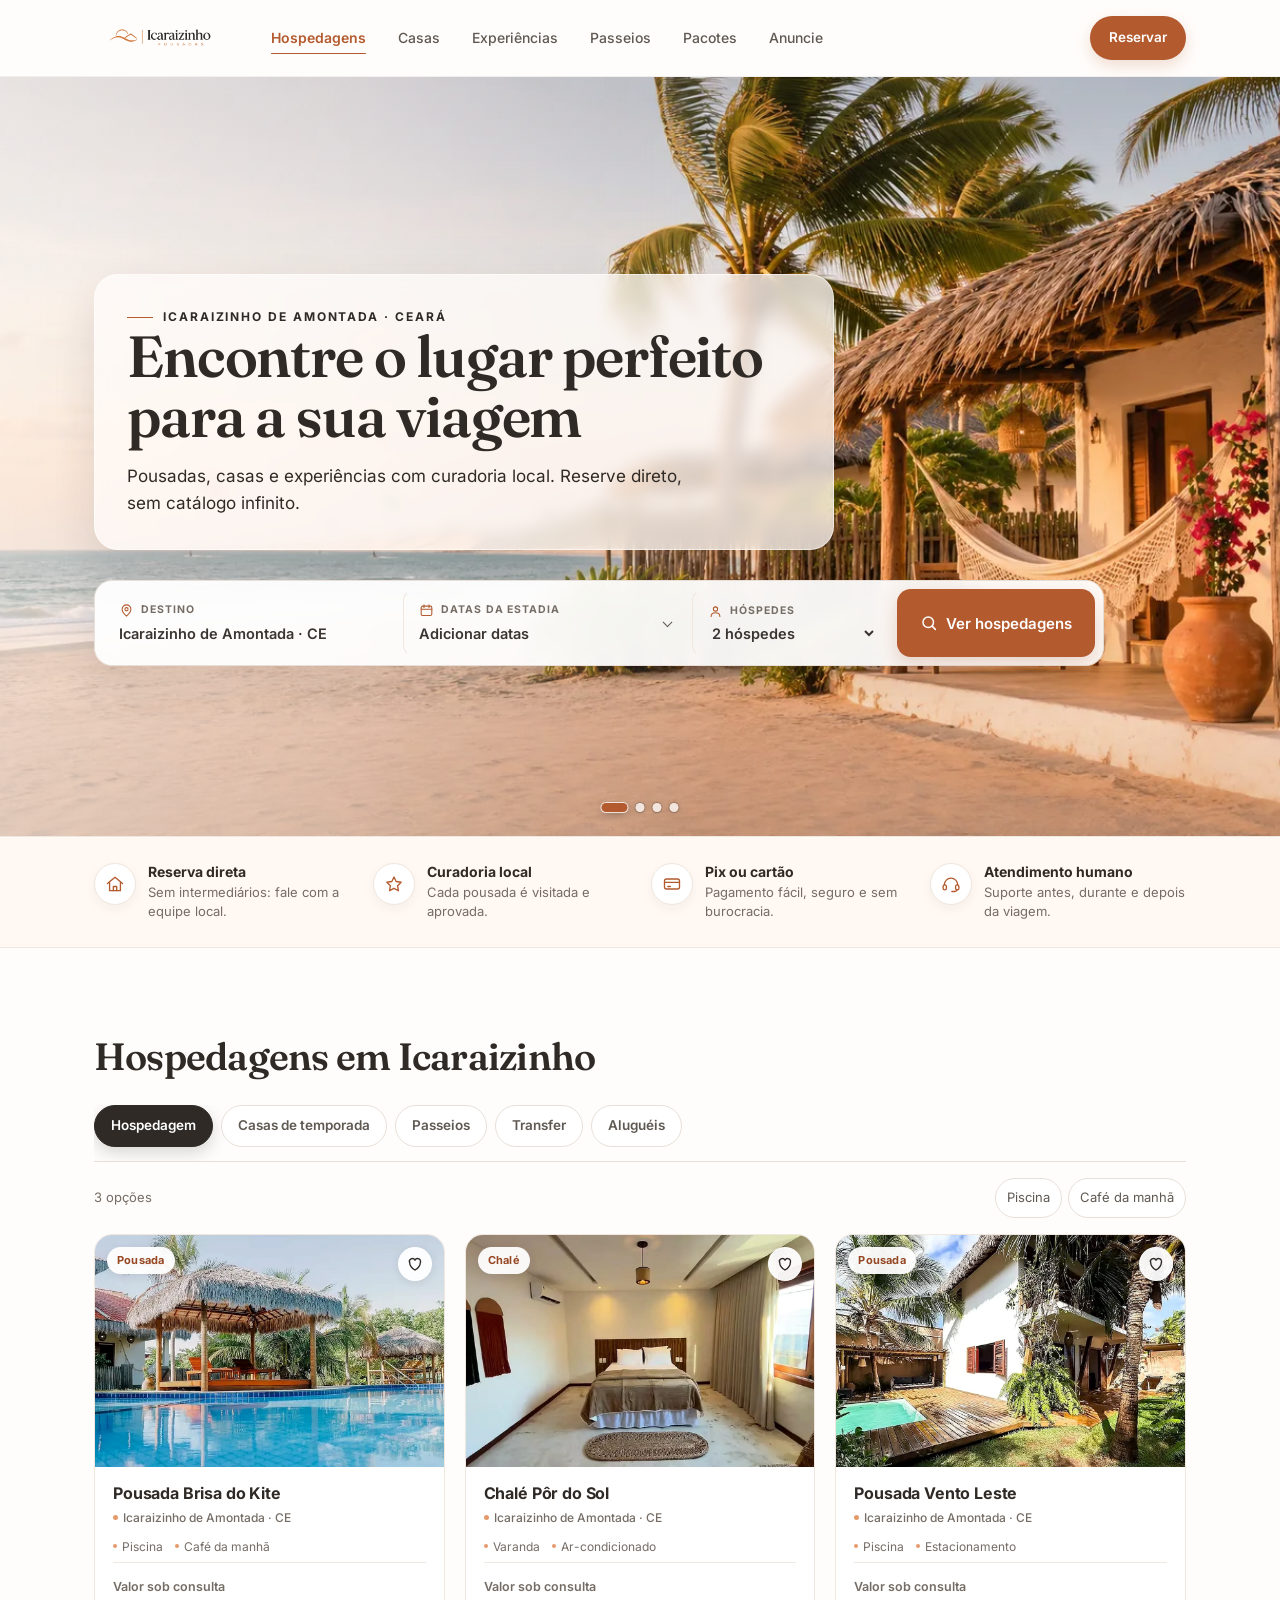
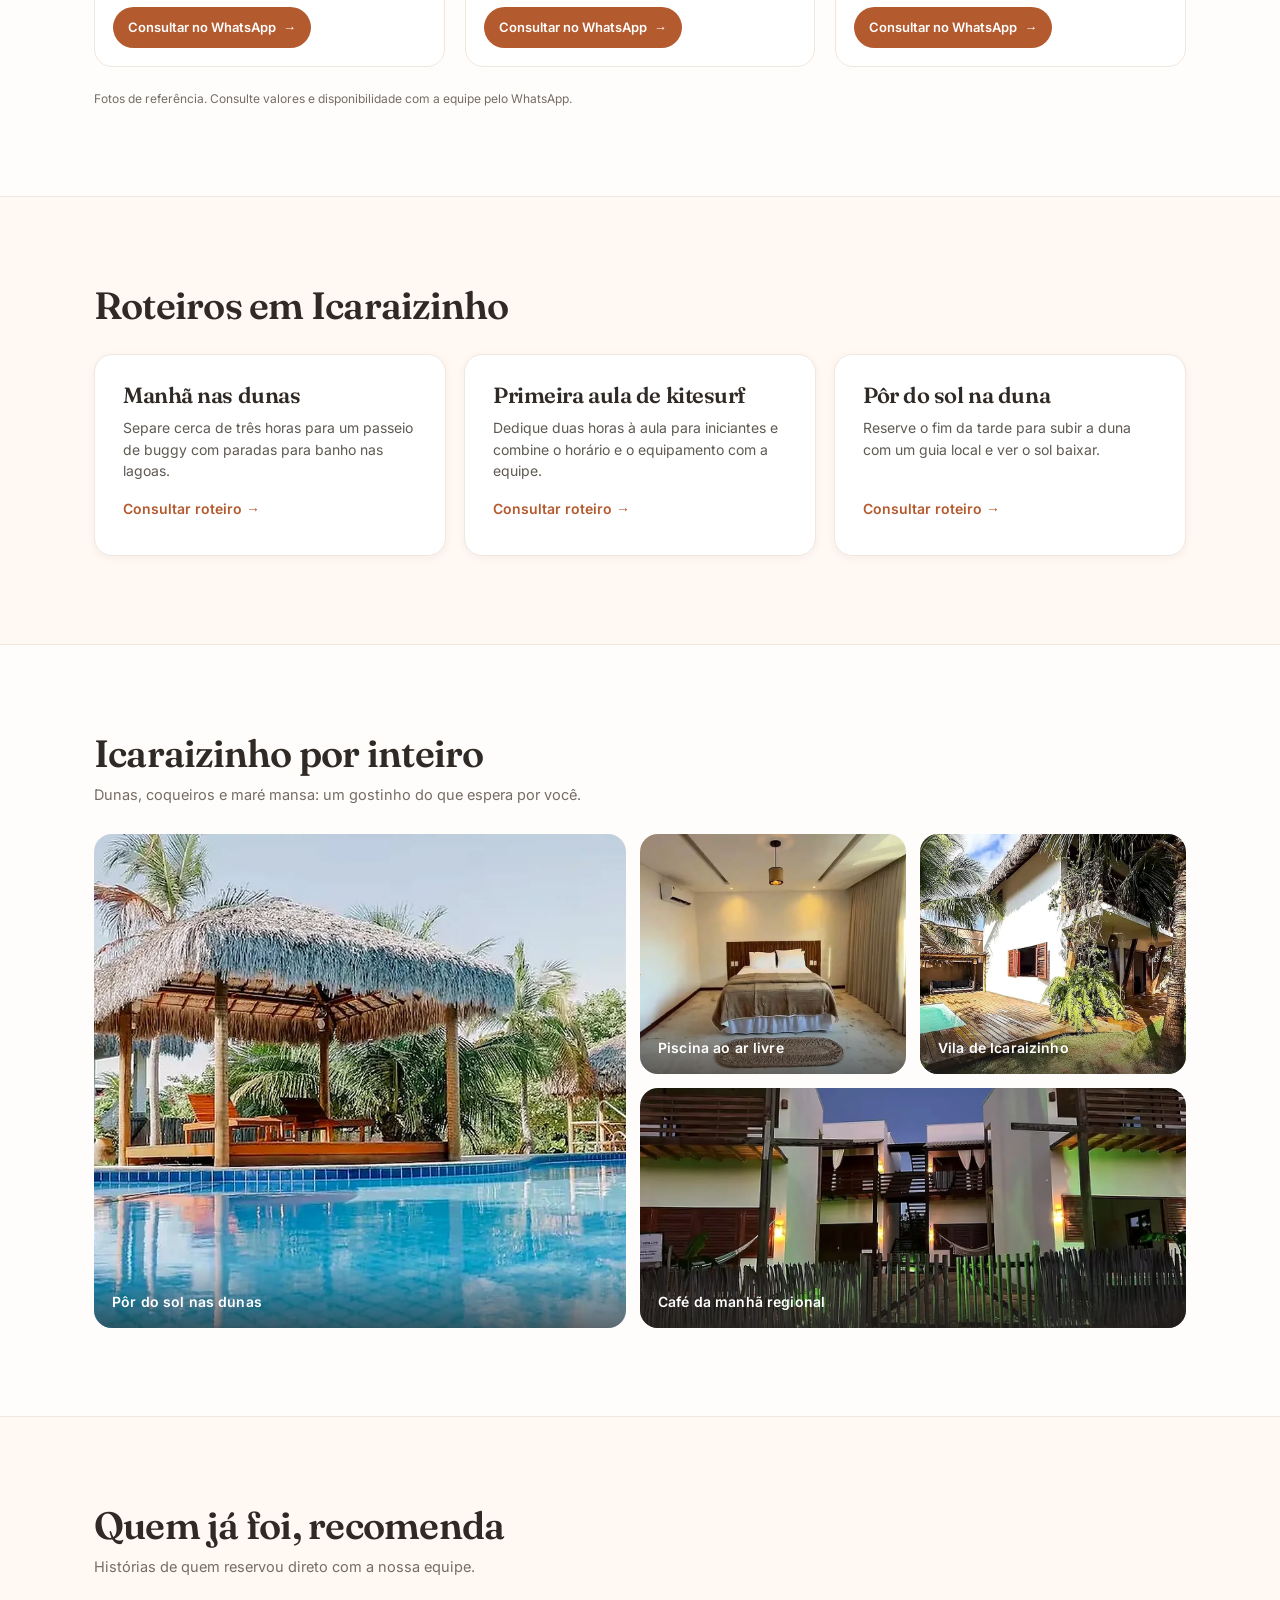
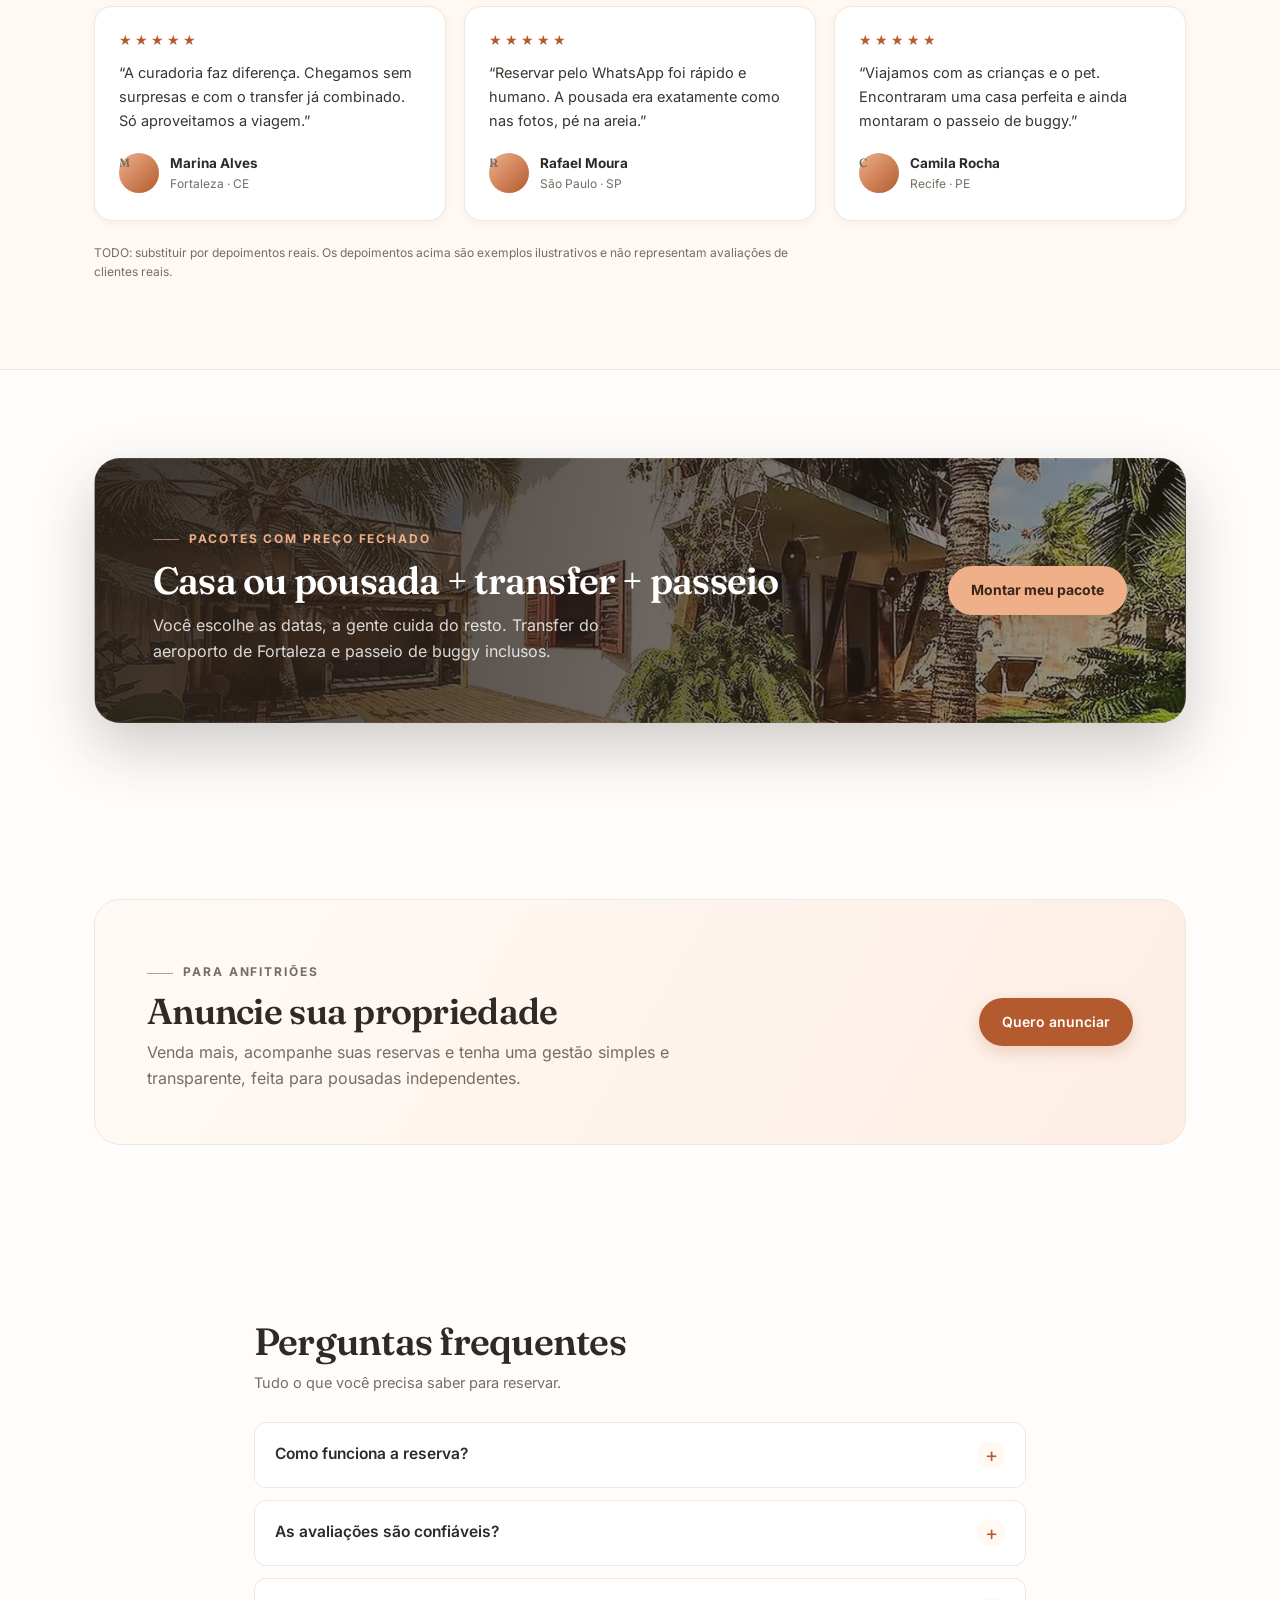
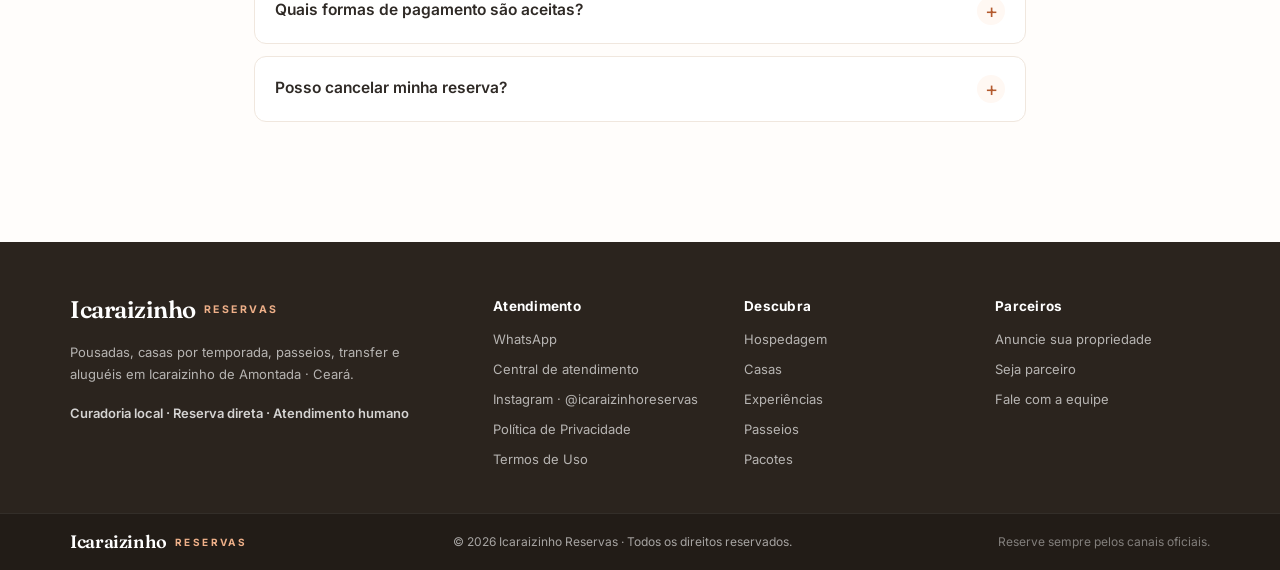
==== commit c2c09dc6: "Integra calendário de estadia, busca e catálogo" ====
--- a/icaraizinho-reservas/index.html
+++ b/icaraizinho-reservas/index.html
@@ -139,37 +139,25 @@
         <p class="hero-sub">Pousadas, casas e experiências com curadoria local. Reserve direto, sem catálogo infinito.</p>
       </div>
 
-      <form class="search" id="reservar" autocomplete="off" novalidate>
+      <form class="search" id="reservar" role="search" aria-label="Buscar hospedagens">
         <div class="field field-dest">
-          <label for="dest">
+          <span class="field-label">
             <svg viewBox="0 0 24 24" aria-hidden="true"><path d="M12 21s7-6.1 7-11a7 7 0 1 0-14 0c0 4.9 7 11 7 11Z"/><circle cx="12" cy="10" r="2.6"/></svg>
             Destino
-          </label>
-          <select id="dest" name="destino">
-            <option selected>Icaraizinho de Amontada · CE</option>
-          </select>
-        </div>
-        <div class="field field-dates">
+          </span>
+          <span class="field-value">Icaraizinho de Amontada · CE</span>
+        </div>
+        <button class="field field-dates" type="button" id="stay-date-trigger" aria-haspopup="dialog" aria-controls="stay-dates">
           <span class="field-label">
             <svg viewBox="0 0 24 24" aria-hidden="true"><rect x="3.5" y="5" width="17" height="15" rx="2.5"/><path d="M8 3v4M16 3v4M3.5 10h17"/></svg>
-            Datas
+            <span class="field-name">Datas da estadia</span>
           </span>
-          <div class="dates">
-            <div class="date-input">
-              <input type="date" id="d-in" name="checkin" aria-label="Check-in">
-              <svg class="date-icon" viewBox="0 0 24 24" aria-hidden="true"><rect x="3.5" y="5" width="17" height="15" rx="2.5"/><path d="M8 3v4M16 3v4M3.5 10h17"/></svg>
-            </div>
-            <span class="date-sep" aria-hidden="true">→</span>
-            <div class="date-input">
-              <input type="date" id="d-out" name="checkout" aria-label="Check-out">
-              <svg class="date-icon" viewBox="0 0 24 24" aria-hidden="true"><rect x="3.5" y="5" width="17" height="15" rx="2.5"/><path d="M8 3v4M16 3v4M3.5 10h17"/></svg>
-            </div>
-          </div>
-        </div>
+          <span class="field-value" id="stay-date-summary">Adicionar datas</span>
+        </button>
         <div class="field field-guests">
-          <label for="pax">
+          <label class="field-label" for="pax">
             <svg viewBox="0 0 24 24" aria-hidden="true"><circle cx="12" cy="8" r="3.4"/><path d="M5 20c0-3.6 3.1-6 7-6s7 2.4 7 6"/></svg>
-            Hóspedes
+            <span class="field-name">Hóspedes</span>
           </label>
           <select id="pax" name="hospedes">
             <option value="1">1 hóspede</option>
@@ -178,25 +166,46 @@
             <option value="4">4 hóspedes</option>
             <option value="5">5 hóspedes</option>
             <option value="6">6 hóspedes</option>
-            <option value="10">7 a 10 hóspedes</option>
+            <option value="7">7 hóspedes</option>
+            <option value="8">8 hóspedes</option>
+            <option value="9">9 hóspedes</option>
+            <option value="10">10 hóspedes</option>
           </select>
         </div>
+        <input type="hidden" id="d-in" name="checkin">
+        <input type="hidden" id="d-out" name="checkout">
         <button class="btn btn-search" type="submit">
           <svg viewBox="0 0 24 24" aria-hidden="true"><circle cx="11" cy="11" r="7"/><path d="m16.5 16.5 4 4"/></svg>
-          Pesquisar
+          Ver hospedagens
         </button>
       </form>
-      <p class="search-status" id="search-status" role="status" aria-live="polite"></p>
-
-      <div class="search-trust">
-        <span><svg viewBox="0 0 24 24" aria-hidden="true"><path d="m4 12 5 5L20 6"/></svg>Reserva direta com a equipe local</span>
-        <span><svg viewBox="0 0 24 24" aria-hidden="true"><path d="m4 12 5 5L20 6"/></svg>Curadoria de pousadas e experiências</span>
-        <span><svg viewBox="0 0 24 24" aria-hidden="true"><path d="m4 12 5 5L20 6"/></svg>Pague por Pix ou cartão</span>
-      </div>
     </div>
 
     <div class="hero__dots" id="hero-dots" aria-label="Navegação do carrossel"></div>
   </section>
+
+  <dialog class="stay-calendar" id="stay-dates" aria-labelledby="stay-date-title">
+    <div class="calendar-head">
+      <div>
+        <h2 id="stay-date-title">Datas da estadia</h2>
+        <p id="stay-date-instruction" aria-live="polite"></p>
+      </div>
+      <button class="calendar-icon" id="stay-date-close" type="button" aria-label="Fechar calendário">×</button>
+    </div>
+    <div class="calendar-month">
+      <button class="calendar-icon" id="stay-date-prev" type="button" aria-label="Mês anterior">‹</button>
+      <p id="stay-date-month" aria-live="polite"></p>
+      <button class="calendar-icon" id="stay-date-next" type="button" aria-label="Próximo mês">›</button>
+    </div>
+    <div class="calendar-weekdays" aria-hidden="true">
+      <span>Dom</span><span>Seg</span><span>Ter</span><span>Qua</span><span>Qui</span><span>Sex</span><span>Sáb</span>
+    </div>
+    <div class="calendar-days" id="stay-date-days" role="group" aria-labelledby="stay-date-month"></div>
+    <div class="calendar-actions">
+      <button class="calendar-clear" id="stay-date-clear" type="button">Limpar datas</button>
+      <button class="btn btn-primary" id="stay-date-apply" type="button">Aplicar datas</button>
+    </div>
+  </dialog>
 
   <section class="benefits" aria-label="Por que reservar com a gente">
     <div class="wrap">
@@ -221,33 +230,58 @@
     </div>
   </section>
 
-  <section class="section" id="hospedagens">
+  <section class="section" id="hospedagens" aria-labelledby="catalog-title">
     <div class="wrap">
       <div class="section-head">
-        <div>
-          <h2>Ofertas em Icaraizinho</h2>
-          <p id="s-dest">Propriedades selecionadas para você reservar direto.</p>
-        </div>
-        <a class="section-link" href="#experiencias">Ver todas as opções →</a>
-      </div>
-
+        <h2 id="catalog-title" tabindex="-1">Hospedagens em Icaraizinho</h2>
+      </div>
+      <div class="search-context" id="search-context" hidden>
+        <p id="search-criteria" aria-live="polite"></p>
+        <a href="#reservar" id="edit-search">Editar busca</a>
+      </div>
       <div class="tabs" role="group" aria-label="Filtrar por categoria" id="tabs"></div>
-      <h3 class="grid-title" id="t-dest">Mais reservados</h3>
+      <div class="catalog-toolbar">
+        <p class="catalog-count" id="catalog-count" role="status"></p>
+        <div class="catalog-filters" id="catalog-filters" role="group" aria-label="Comodidades" hidden>
+          <button class="catalog-filter" type="button" data-amenity="Piscina" aria-pressed="false">Piscina</button>
+          <button class="catalog-filter" type="button" data-amenity="Café da manhã" aria-pressed="false">Café da manhã</button>
+        </div>
+        <label class="catalog-sort" id="catalog-sort" hidden>
+          Ordenar
+          <select id="price-order">
+            <option value="default">Ordem do catálogo</option>
+            <option value="price">Menor diária</option>
+          </select>
+        </label>
+      </div>
       <div class="cards" id="grid"></div>
       <noscript><p class="note">Ative o JavaScript para ver as propriedades e experiências.</p></noscript>
-      <p class="note">Valores ilustrativos. As fotos são imagens de referência, não dos estabelecimentos. O botão abre o WhatsApp com sua solicitação já preenchida.</p>
+      <p class="note">Fotos de referência. Consulte valores e disponibilidade com a equipe pelo WhatsApp.</p>
     </div>
   </section>
 
   <section class="section section-soft" id="experiencias">
     <div class="wrap">
       <div class="section-head">
-        <div>
-          <h2>Navegue por estilo de viagem</h2>
-          <p>Encontre a experiência certa para o seu momento — e veja as opções selecionadas.</p>
-        </div>
-      </div>
-      <div class="styles-grid" id="cats"></div>
+        <h2>Roteiros em Icaraizinho</h2>
+      </div>
+      <div class="styles-grid">
+        <article class="itinerary">
+          <h3>Manhã nas dunas</h3>
+          <p>Separe cerca de três horas para um passeio de buggy com paradas para banho nas lagoas.</p>
+          <a class="section-link" href="passeios.html" target="_blank" rel="noopener" data-it="Buggy pelas dunas e lagoas" data-type="passeio" aria-label="Consultar o passeio de buggy pelo WhatsApp">Consultar roteiro →</a>
+        </article>
+        <article class="itinerary">
+          <h3>Primeira aula de kitesurf</h3>
+          <p>Dedique duas horas à aula para iniciantes e combine o horário e o equipamento com a equipe.</p>
+          <a class="section-link" href="passeios.html" target="_blank" rel="noopener" data-it="Aula de kitesurf · 2 h" data-type="passeio" aria-label="Consultar a aula de kitesurf pelo WhatsApp">Consultar roteiro →</a>
+        </article>
+        <article class="itinerary">
+          <h3>Pôr do sol na duna</h3>
+          <p>Reserve o fim da tarde para subir a duna com um guia local e ver o sol baixar.</p>
+          <a class="section-link" href="passeios.html" target="_blank" rel="noopener" data-it="Pôr do sol na duna" data-type="passeio" aria-label="Consultar o passeio ao pôr do sol pelo WhatsApp">Consultar roteiro →</a>
+        </article>
+      </div>
     </div>
   </section>
 
--- a/icaraizinho-reservas/css/style.css
+++ b/icaraizinho-reservas/css/style.css
@@ -208,68 +208,201 @@
 
 /* Search */
 .search{
-  display:grid;grid-template-columns:1.25fr 1.7fr 1fr auto;gap:4px;
-  background:rgba(255,255,255,.9);border:1px solid rgba(232,224,216,.9);border-radius:var(--radius-lg);
-  padding:8px;margin:30px 0 0;max-width:1010px;
+  display:grid;
+  grid-template-columns:minmax(0,1.25fr) minmax(0,1.2fr) minmax(0,.85fr) auto;
+  gap:4px;
+  max-width:1010px;
+  margin:30px 0 0;
+  padding:8px;
+  background:rgba(255,255,255,.94);
+  border:1px solid var(--line);
+  border-radius:var(--radius-lg);
   box-shadow:0 18px 50px rgba(47,42,38,.1);
-  -webkit-backdrop-filter:blur(8px);backdrop-filter:blur(8px);
+  -webkit-backdrop-filter:blur(8px);
+  backdrop-filter:blur(8px);
 }
 .field{
-  display:flex;flex-direction:column;justify-content:center;gap:5px;
-  padding:9px 15px;min-width:0;
-  border:1px solid transparent;border-radius:12px;background:transparent;
-  transition:background .18s,border-color .18s;
-}
-.field:hover{background:var(--cream)}
-.field:focus-within{background:#fff;border-color:var(--peach);box-shadow:0 0 0 3px rgba(239,176,137,.18)}
-.field label,.field-label{
-  display:flex;align-items:center;gap:7px;font-size:10.5px;font-weight:700;
-  color:var(--muted);letter-spacing:.1em;text-transform:uppercase;
-}
-.field label svg,.field-label svg{
-  width:14px;height:14px;fill:none;stroke:currentColor;stroke-width:1.7;
-  stroke-linecap:round;stroke-linejoin:round;color:var(--terracotta);flex:0 0 auto;
-}
-.field input,.field select{
-  border:0;background:transparent;font:inherit;font-family:var(--font-body);font-size:14.5px;font-weight:600;
-  color:var(--ink);padding:1px 0;width:100%;cursor:pointer;min-width:0;text-overflow:ellipsis;
-}
-.field input:focus,.field select:focus{outline:none}
-.field select option{color:var(--ink)}
-.dates{display:grid;grid-template-columns:1fr auto 1fr;align-items:center;gap:6px}
-.date-input{position:relative;display:flex;align-items:center;min-width:0}
-.date-input input[type="date"]{
-  position:relative;width:100%;min-width:0;min-height:22px;
-  padding-right:18px;font-variant-numeric:tabular-nums;
-}
-.date-input input[type="date"]::-webkit-calendar-picker-indicator{
-  position:absolute;inset:0;width:100%;height:100%;opacity:0;cursor:pointer;
-}
-.date-icon{
-  position:absolute;right:0;width:15px;height:15px;pointer-events:none;
-  fill:none;stroke:var(--terracotta);stroke-width:1.7;stroke-linecap:round;stroke-linejoin:round;
-}
-.date-sep{color:var(--muted);font-size:13px;flex:0 0 auto}
+  display:flex;
+  flex-direction:column;
+  justify-content:center;
+  gap:5px;
+  min-width:0;
+  min-height:68px;
+  padding:9px 15px;
+  border:1px solid transparent;
+  border-radius:var(--radius);
+  background:transparent;
+  font:inherit;
+}
+.field + .field{border-inline-start-color:var(--hairline)}
+.field-dates:hover,.field-guests:hover{background:var(--cream)}
+.field-dates:focus-visible,.field-guests:focus-within{
+  border-color:var(--peach-deep);
+  background:var(--cream);
+}
+.field-label{
+  display:flex;
+  align-items:center;
+  gap:7px;
+  color:var(--muted);
+  font-size:10.5px;
+  font-weight:700;
+  letter-spacing:.1em;
+  text-transform:uppercase;
+}
+.field-label svg{
+  flex:0 0 auto;
+  width:15px;
+  height:15px;
+  fill:none;
+  stroke:var(--terracotta);
+  stroke-width:1.7;
+  stroke-linecap:round;
+  stroke-linejoin:round;
+}
+.field-value,.field select{
+  color:var(--ink);
+  font:inherit;
+  font-size:14.5px;
+  font-weight:600;
+  line-height:1.35;
+}
+.field select{
+  width:100%;
+  min-width:0;
+  padding:0;
+  border:0;
+  background:transparent;
+  cursor:pointer;
+}
+.field-dates{
+  position:relative;
+  cursor:pointer;
+  text-align:left;
+}
+.field-dates .field-value{padding-right:15px}
+.field-dates::after{
+  content:"";
+  position:absolute;
+  right:16px;
+  top:50%;
+  width:7px;
+  height:7px;
+  border:solid var(--brand-2);
+  border-width:0 1.5px 1.5px 0;
+  transform:translateY(-60%) rotate(45deg);
+}
 .btn-search{
-  align-self:stretch;background:var(--terracotta);color:#fff;
-  font-size:15px;font-weight:600;border-radius:14px;padding:0 26px;
+  align-self:stretch;
+  min-height:52px;
+  background:var(--terracotta);
+  color:var(--white);
+  font-size:15px;
+  border-radius:14px;
+  padding:0 22px;
   box-shadow:0 8px 20px rgba(179,90,46,.22);
 }
 .btn-search:hover{background:var(--terracotta-deep);transform:translateY(-1px)}
 .btn-search svg{width:18px;height:18px;fill:none;stroke:currentColor;stroke-width:2;stroke-linecap:round}
-.search-status{
-  max-width:1010px;margin:12px 0 0;font-size:13.5px;font-weight:600;color:var(--terracotta-deep);
-}
-.search-status:empty{display:none}
-.search-trust{
-  display:inline-flex;flex-wrap:wrap;gap:10px 22px;margin-top:20px;max-width:100%;
-  padding:10px 16px;border:1px solid rgba(255,255,255,.55);border-radius:16px;
-  background:rgba(255,253,251,.85);color:var(--brand);font-size:13.5px;font-weight:500;
-  box-shadow:0 8px 24px rgba(47,42,38,.1);
-  -webkit-backdrop-filter:blur(6px);backdrop-filter:blur(6px);
-}
-.search-trust span{display:inline-flex;align-items:center;gap:8px}
-.search-trust svg{width:15px;height:15px;fill:none;stroke:var(--terracotta);stroke-width:2.4;stroke-linecap:round;stroke-linejoin:round}
+
+/* Stay calendar */
+.stay-calendar{
+  position:fixed;
+  inset:0;
+  width:min(440px,calc(100% - 32px));
+  max-height:calc(100dvh - 32px);
+  margin:auto;
+  padding:20px;
+  overflow:auto;
+  overscroll-behavior:contain;
+  color:var(--ink);
+  background:var(--bg);
+  border:1px solid var(--line);
+  border-radius:var(--radius-lg);
+  box-shadow:var(--shadow-hover);
+}
+.stay-calendar::backdrop{background:rgba(47,42,38,.46)}
+.calendar-head{
+  display:flex;
+  align-items:flex-start;
+  justify-content:space-between;
+  gap:10px;
+  margin-bottom:14px;
+}
+.calendar-head h2{font-size:25px}
+.calendar-head p{min-height:22px;margin-top:5px;font-size:13px;color:var(--muted)}
+.calendar-icon{
+  display:grid;
+  flex:0 0 44px;
+  place-items:center;
+  width:44px;
+  height:44px;
+  padding:0;
+  border:1px solid var(--line);
+  border-radius:50%;
+  background:var(--white);
+  color:var(--brand);
+  font:inherit;
+  font-size:23px;
+  line-height:1;
+  cursor:pointer;
+}
+.calendar-icon:hover{background:var(--cream);border-color:var(--peach)}
+.calendar-icon[aria-disabled="true"]{color:var(--muted);opacity:.48;cursor:default}
+.calendar-month{
+  display:flex;
+  align-items:center;
+  justify-content:space-between;
+  gap:8px;
+  padding:8px 0;
+  border-top:1px solid var(--hairline);
+  color:var(--brand);
+  font-size:15px;
+  font-weight:700;
+}
+.calendar-month p::first-letter{text-transform:uppercase}
+.calendar-weekdays,.calendar-days{display:grid;grid-template-columns:repeat(7,minmax(0,1fr));gap:3px}
+.calendar-weekdays{margin:6px 0;text-align:center;color:var(--muted);font-size:11px;font-weight:600}
+.calendar-day{
+  min-width:0;
+  min-height:42px;
+  padding:0;
+  background:var(--white);
+  color:var(--ink);
+  border:1px solid transparent;
+  border-radius:8px;
+  font:inherit;
+  font-size:14px;
+  font-weight:600;
+  font-variant-numeric:tabular-nums;
+  cursor:pointer;
+}
+.calendar-day:hover{border-color:var(--peach-deep)}
+.calendar-day:disabled{background:transparent;color:var(--muted);opacity:.5;cursor:default}
+.calendar-day.is-today{border-color:var(--peach-deep)}
+.calendar-day.is-in-range{background:var(--peach-soft)}
+.calendar-day[aria-pressed="true"]{background:var(--terracotta);color:var(--white)}
+.calendar-actions{
+  display:flex;
+  justify-content:space-between;
+  align-items:center;
+  gap:8px;
+  margin-top:16px;
+  padding-top:14px;
+  border-top:1px solid var(--hairline);
+}
+.calendar-clear{
+  min-height:44px;
+  padding:8px 4px;
+  color:var(--terracotta-deep);
+  border:0;
+  background:transparent;
+  font:inherit;
+  font-size:14px;
+  font-weight:600;
+  cursor:pointer;
+}
+.calendar-clear:hover{text-decoration:underline}
 
 /* Benefits strip */
 .benefits{background:var(--cream);border-bottom:1px solid var(--hairline);padding:26px 0}
@@ -283,7 +416,7 @@
 }
 .benefit-icon svg{width:20px;height:20px;fill:none;stroke:currentColor;stroke-width:1.6;stroke-linecap:round;stroke-linejoin:round}
 .benefit b{display:block;font-size:14px;font-weight:700;color:var(--brand);line-height:1.3}
-.benefit span{display:block;font-size:13px;color:var(--muted);margin-top:2px;line-height:1.45}
+.benefit > div span{display:block;font-size:13px;color:var(--muted);margin-top:2px;line-height:1.45}
 
 /* Sections */
 .section{padding:clamp(52px,7vw,88px) 0}
@@ -294,8 +427,65 @@
 .section-link{font-size:14px;font-weight:600;color:var(--link);transition:gap .2s}
 .section-link:hover{text-decoration:underline}
 
+/* Search results */
+.search-context{
+  display:flex;
+  flex-wrap:wrap;
+  align-items:center;
+  justify-content:space-between;
+  gap:6px 16px;
+  margin-bottom:18px;
+  padding:11px 16px;
+  border:1px solid var(--hairline);
+  border-radius:var(--radius);
+  background:var(--cream);
+  color:var(--brand);
+  font-size:14px;
+}
+.search-context a{color:var(--terracotta-deep);font-weight:600;text-decoration:underline}
+.catalog-toolbar{
+  display:flex;
+  flex-wrap:wrap;
+  align-items:center;
+  gap:8px 14px;
+  margin-bottom:16px;
+}
+.catalog-count{margin-right:auto;color:var(--muted);font-size:13px}
+.catalog-filters{display:flex;flex-wrap:wrap;gap:6px}
+.catalog-filter{
+  min-height:40px;
+  padding:6px 11px;
+  border:1px solid var(--line);
+  border-radius:999px;
+  background:var(--white);
+  color:var(--brand-2);
+  font:inherit;
+  font-size:13px;
+  cursor:pointer;
+}
+.catalog-filter:hover,.catalog-filter[aria-pressed="true"]{background:var(--peach-soft);border-color:var(--peach-deep);color:var(--terracotta-deep)}
+.catalog-sort{display:flex;flex-wrap:wrap;align-items:center;gap:8px;font-size:13px;color:var(--brand-2)}
+.catalog-sort select{
+  min-height:40px;
+  padding:6px 10px;
+  border:1px solid var(--line);
+  border-radius:var(--radius);
+  background:var(--white);
+  color:var(--ink);
+  font:inherit;
+}
+.search-context[hidden],.catalog-filters[hidden],.catalog-filter[hidden],.catalog-sort[hidden]{display:none}
+.catalog-empty{
+  grid-column:1 / -1;
+  padding:18px 20px;
+  border:1px solid var(--hairline);
+  border-radius:var(--radius);
+  background:var(--cream);
+  color:var(--brand-2);
+}
+
 /* Tabs */
-.tabs{display:flex;gap:8px;overflow-x:auto;padding-bottom:18px;margin-bottom:24px;border-bottom:1px solid var(--line);scrollbar-width:thin}
+.tabs{display:flex;gap:8px;overflow-x:auto;padding-bottom:14px;margin-bottom:16px;border-bottom:1px solid var(--line);scrollbar-width:thin}
 .tab{
   flex:0 0 auto;background:#fff;border:1px solid var(--line);border-radius:999px;
   padding:9px 16px;font:inherit;font-family:var(--font-body);font-size:13.5px;font-weight:600;color:var(--brand-2);cursor:pointer;
@@ -303,7 +493,6 @@
 }
 .tab:hover{border-color:var(--peach);color:var(--terracotta);background:var(--cream)}
 .tab[aria-pressed="true"]{background:var(--brand);border-color:var(--brand);color:#fff;box-shadow:0 6px 16px rgba(47,42,38,.18)}
-.grid-title{font-size:17px;font-weight:700;color:var(--brand);margin-bottom:18px;font-family:var(--font-body)}
 
 /* Property cards */
 .cards{display:grid;grid-template-columns:repeat(auto-fill,minmax(275px,1fr));gap:20px}
@@ -333,11 +522,10 @@
 .card-wish.is-saved{color:var(--terracotta)}
 .card-wish.is-saved svg{fill:currentColor}
 .card-body{padding:16px 18px 18px;display:flex;flex-direction:column;gap:6px;flex:1}
-.card-loc{font-size:12px;color:var(--muted);font-weight:500;display:flex;align-items:center;gap:5px}
+.card-loc{margin-top:3px;font-size:12px;color:var(--muted);font-weight:500;display:flex;align-items:center;gap:5px}
 .card-loc::before{content:"";width:5px;height:5px;border-radius:50%;background:var(--peach-deep)}
 .card-head{display:flex;align-items:flex-start;justify-content:space-between;gap:10px}
 .card-head h3{font-family:var(--font-body);font-size:16px;font-weight:700;line-height:1.35;color:var(--brand);letter-spacing:-.01em}
-.card-head h3 a:hover{text-decoration:underline}
 .card-rating{display:flex;flex-direction:column;align-items:flex-end;gap:3px;flex:0 0 auto}
 .rating-score{
   background:var(--terracotta);color:#fff;font-size:13px;font-weight:700;
@@ -348,11 +536,12 @@
 .amenities{display:flex;flex-wrap:wrap;gap:3px 12px;font-size:12px;color:var(--muted);margin-top:4px}
 .amenities span{display:inline-flex;align-items:center;gap:5px}
 .amenities span::before{content:"";width:4px;height:4px;border-radius:50%;background:var(--peach-deep)}
-.card-foot{display:flex;align-items:flex-end;justify-content:space-between;gap:10px;padding-top:14px;border-top:1px solid var(--hairline);margin-top:auto}
+.card-foot{display:flex;flex-wrap:wrap;align-items:center;justify-content:space-between;gap:10px;padding-top:14px;border-top:1px solid var(--hairline);margin-top:auto}
 .price{display:flex;flex-direction:column;line-height:1.2}
 .price small{color:var(--muted);font-size:11px;text-transform:uppercase;letter-spacing:.06em;font-weight:600}
+.price-pending{color:var(--muted);font-size:12.5px;font-weight:600}
+.price-unit{color:var(--muted);font-size:12px}
 .price strong{font-family:var(--font-display);font-size:23px;color:var(--brand);font-weight:600;letter-spacing:-.01em}
-.price-total{color:var(--muted);font-size:11px}
 .card-link{
   font-size:13px;font-weight:600;color:#fff;display:inline-flex;gap:7px;align-items:center;
   background:var(--terracotta);padding:10px 15px;border-radius:999px;white-space:nowrap;
@@ -363,26 +552,21 @@
 .card-link:hover::after{transform:translateX(3px)}
 .note{font-size:12px;color:var(--muted);margin-top:22px;max-width:720px}
 
-/* Styles / categories */
-.styles-grid{display:grid;grid-template-columns:repeat(3,1fr);gap:18px}
-.style-card{
-  position:relative;border-radius:var(--radius-lg);overflow:hidden;cursor:pointer;
-  border:1px solid var(--hairline);padding:0;background:#fff;text-align:left;
-  display:flex;flex-direction:column;transition:box-shadow .25s,border-color .25s,transform .25s;
-}
-.style-card:hover{box-shadow:var(--shadow-hover);border-color:var(--peach);transform:translateY(-3px)}
-.style-media{position:relative;display:block;aspect-ratio:16/10;overflow:hidden;background:linear-gradient(135deg,var(--g1,#efb089),var(--g2,#b35a2e))}
-.style-media img{width:100%;height:100%;object-fit:cover;transition:transform .5s}
-.style-card:hover .style-media img{transform:scale(1.06)}
-.style-copy{display:grid;grid-template-columns:1fr auto;align-items:center;gap:3px 12px;padding:15px 17px 17px}
-.style-copy b{grid-column:1;display:block;font-family:var(--font-display);font-size:17px;font-weight:600;color:var(--brand);letter-spacing:-.01em}
-.style-desc{grid-column:1;display:block;font-size:12.5px;color:var(--muted);margin-top:0}
-.style-copy::after{
-  content:"→";grid-column:2;grid-row:1 / 3;display:inline-flex;align-items:center;justify-content:center;
-  width:34px;height:34px;border-radius:50%;background:var(--cream);color:var(--terracotta);
-  font-weight:700;transition:background .2s,color .2s,transform .2s;
-}
-.style-card:hover .style-copy::after{background:var(--terracotta);color:#fff;transform:translateX(2px)}
+/* Itineraries */
+.styles-grid{display:grid;grid-template-columns:repeat(3,minmax(0,1fr));gap:18px}
+.itinerary{
+  display:flex;
+  flex-direction:column;
+  gap:10px;
+  padding:clamp(20px,2.5vw,28px);
+  border:1px solid var(--hairline);
+  border-radius:var(--radius-lg);
+  background:var(--white);
+  box-shadow:var(--shadow);
+}
+.itinerary h3{font-size:22px}
+.itinerary p{color:var(--brand-2);font-size:14px;line-height:1.55}
+.itinerary a{align-self:flex-start;margin-top:auto;padding-block:6px}
 
 /* Gallery */
 .gallery-grid{display:grid;grid-template-columns:2fr 1fr 1fr;grid-template-rows:repeat(2,240px);gap:14px}
@@ -523,9 +707,9 @@
   }
   .hero-copy{width:100%;max-width:none;padding:clamp(18px,4vw,24px);border-radius:20px}
   .hero__dots{bottom:16px}
-  .search{grid-template-columns:1fr 1fr;border-radius:16px}
-  .field-dates{grid-column:1 / -1}
-  .btn-search{grid-column:1 / -1;min-height:52px}
+  .search{grid-template-columns:minmax(0,1.2fr) minmax(0,1fr) minmax(0,.85fr) auto;border-radius:16px}
+  .field{padding-inline:10px}
+  .btn-search{padding-inline:14px}
   .styles-grid{grid-template-columns:repeat(2,1fr)}
   .testimonials-grid{grid-template-columns:1fr}
   .gallery-grid{grid-template-columns:1fr 1fr;grid-template-rows:repeat(2,220px)}
@@ -545,13 +729,42 @@
   .hero{padding:44px 0 64px}
   .hero h1{font-size:clamp(30px,9vw,40px)}
   .hero-sub{font-size:15.5px;margin-top:12px}
-  .search{grid-template-columns:1fr;gap:6px;padding:8px;border-radius:16px;margin-top:22px}
-  .field-dates{grid-column:auto}
-  .field{background:var(--cream);border-color:var(--hairline);padding:11px 13px;min-height:58px}
-  .field input,.field select{font-size:16px}
-  .date-input input[type="date"]{min-height:28px}
-  .btn-search{grid-column:1 / -1;min-height:54px;font-size:16px;border-radius:12px}
-  .search-trust{gap:8px 16px;margin-top:16px;font-size:12.5px}
+  .search{grid-template-columns:minmax(0,1fr);gap:0;margin-top:22px}
+  .field-dest{display:none}
+  .field-dates,.field-guests{
+    display:grid;
+    grid-template-columns:18px minmax(0,1fr);
+    align-items:center;
+    min-height:52px;
+    padding:8px 12px;
+    gap:9px;
+    border-inline-start-color:transparent;
+  }
+  .field + .field{border-inline-start-color:transparent}
+  .field-dates{border-bottom-color:var(--hairline);border-radius:10px 10px 0 0}
+  .field-dates .field-value{padding-right:18px}
+  .field-name{
+    position:absolute;
+    width:1px;
+    height:1px;
+    overflow:hidden;
+    clip-path:inset(50%);
+    white-space:nowrap;
+  }
+  .field-label svg{width:17px;height:17px}
+  .field-value,.field select{font-size:16px}
+  .field select{min-height:40px}
+  .btn-search{min-height:52px;margin-top:4px;font-size:15px;border-radius:12px}
+  .stay-calendar{
+    inset:auto 0 0;
+    width:100%;
+    max-width:100%;
+    max-height:calc(100dvh - 12px);
+    margin:0 auto;
+    padding:18px 16px max(18px,env(safe-area-inset-bottom));
+    border-radius:var(--radius-xl) var(--radius-xl) 0 0;
+  }
+  .catalog-count{width:100%}
   .benefits{padding:22px 0}
   .benefits-grid{grid-template-columns:1fr;gap:16px}
   .section{padding:44px 0}
@@ -564,10 +777,6 @@
   .card-wish{width:42px;height:42px}
   .card-link{min-height:46px;padding:12px 16px}
   .styles-grid{grid-template-columns:1fr;gap:14px}
-  .style-card{display:grid;grid-template-columns:120px 1fr;align-items:center}
-  .style-media{aspect-ratio:1/1;height:100%}
-  .style-copy{padding:14px 16px}
-  .style-copy::after{display:none}
   .gallery-grid{grid-template-columns:1fr;grid-template-rows:none;gap:12px}
   .gallery-item:nth-child(1),.gallery-item:nth-child(2),.gallery-item:nth-child(3),.gallery-item:nth-child(4){grid-column:1;grid-row:auto}
   .gallery-item{aspect-ratio:4/3}
@@ -588,7 +797,6 @@
   .hero .eyebrow::before{display:none}
   .card-foot{flex-direction:column;align-items:stretch;gap:12px}
   .card-link{justify-content:center}
-  .style-card{grid-template-columns:104px 1fr}
   .cta-band,.advertise{padding:26px 20px}
 }
 
